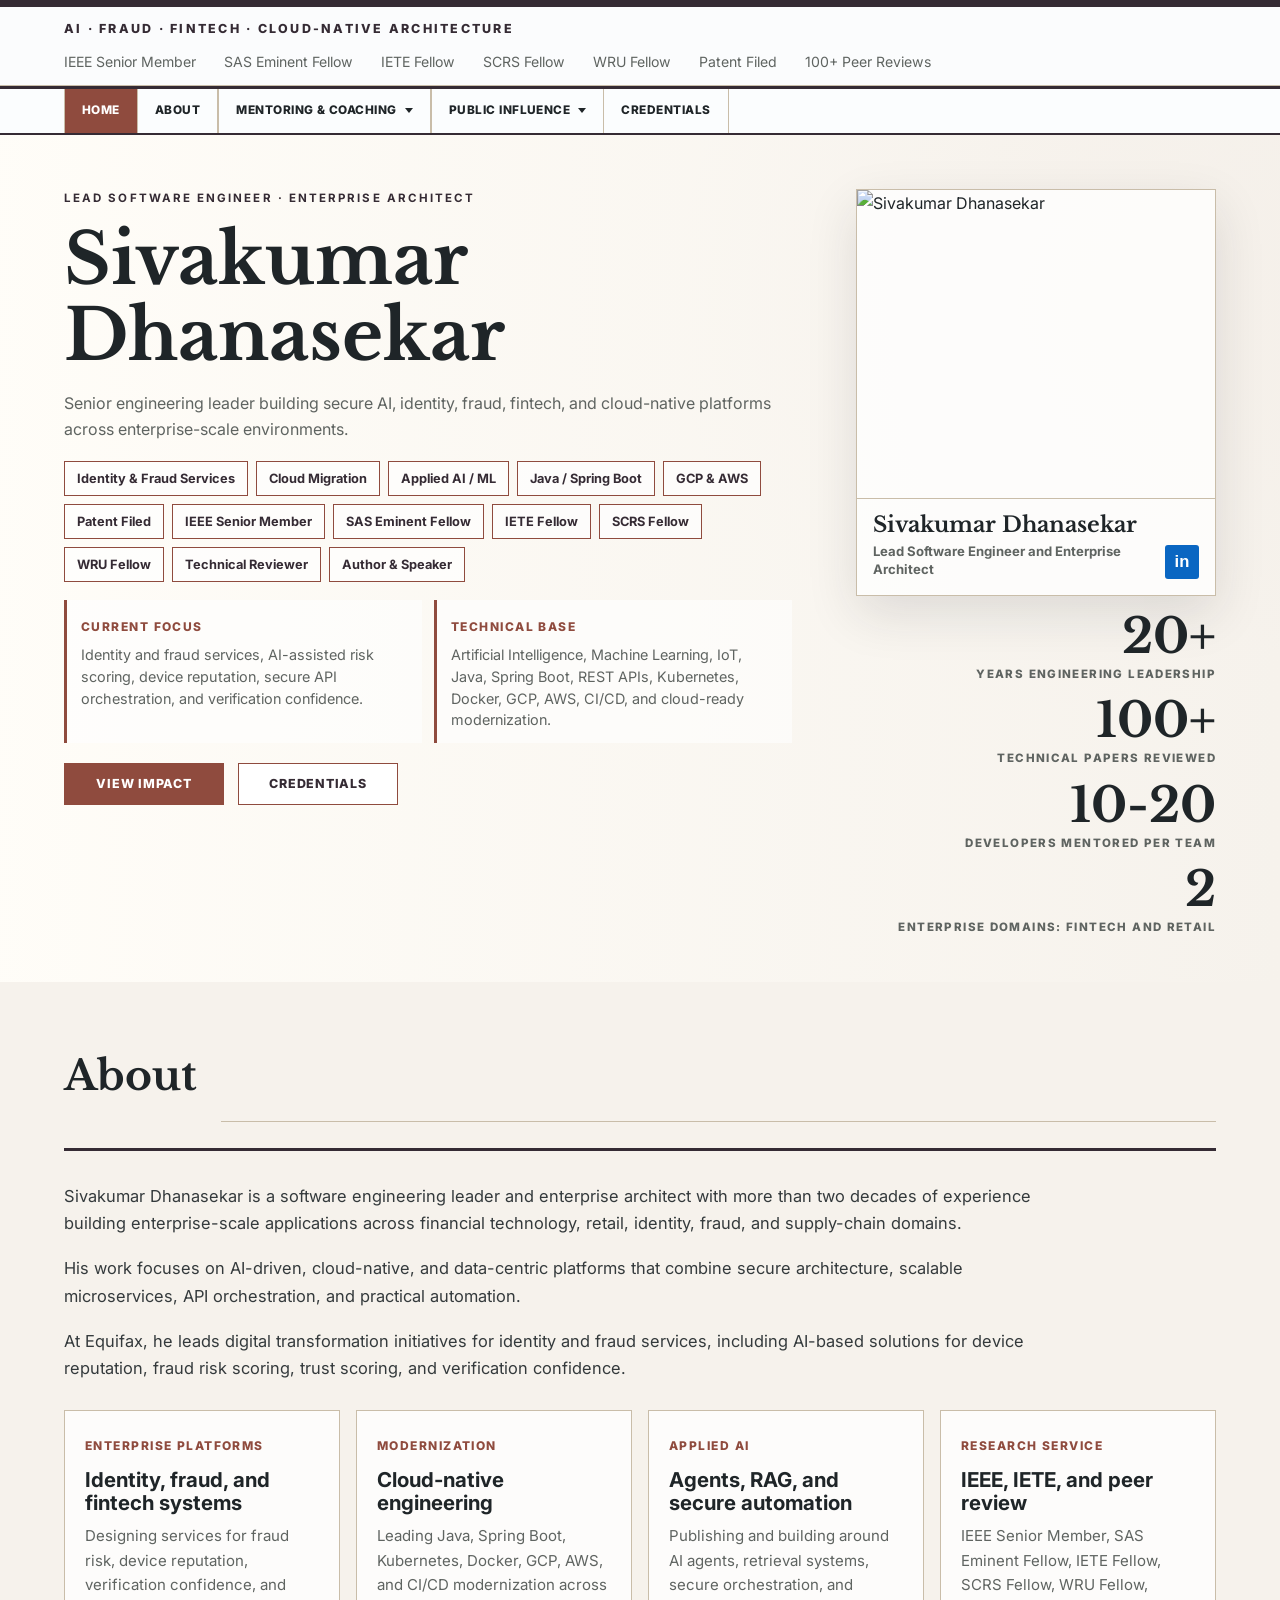
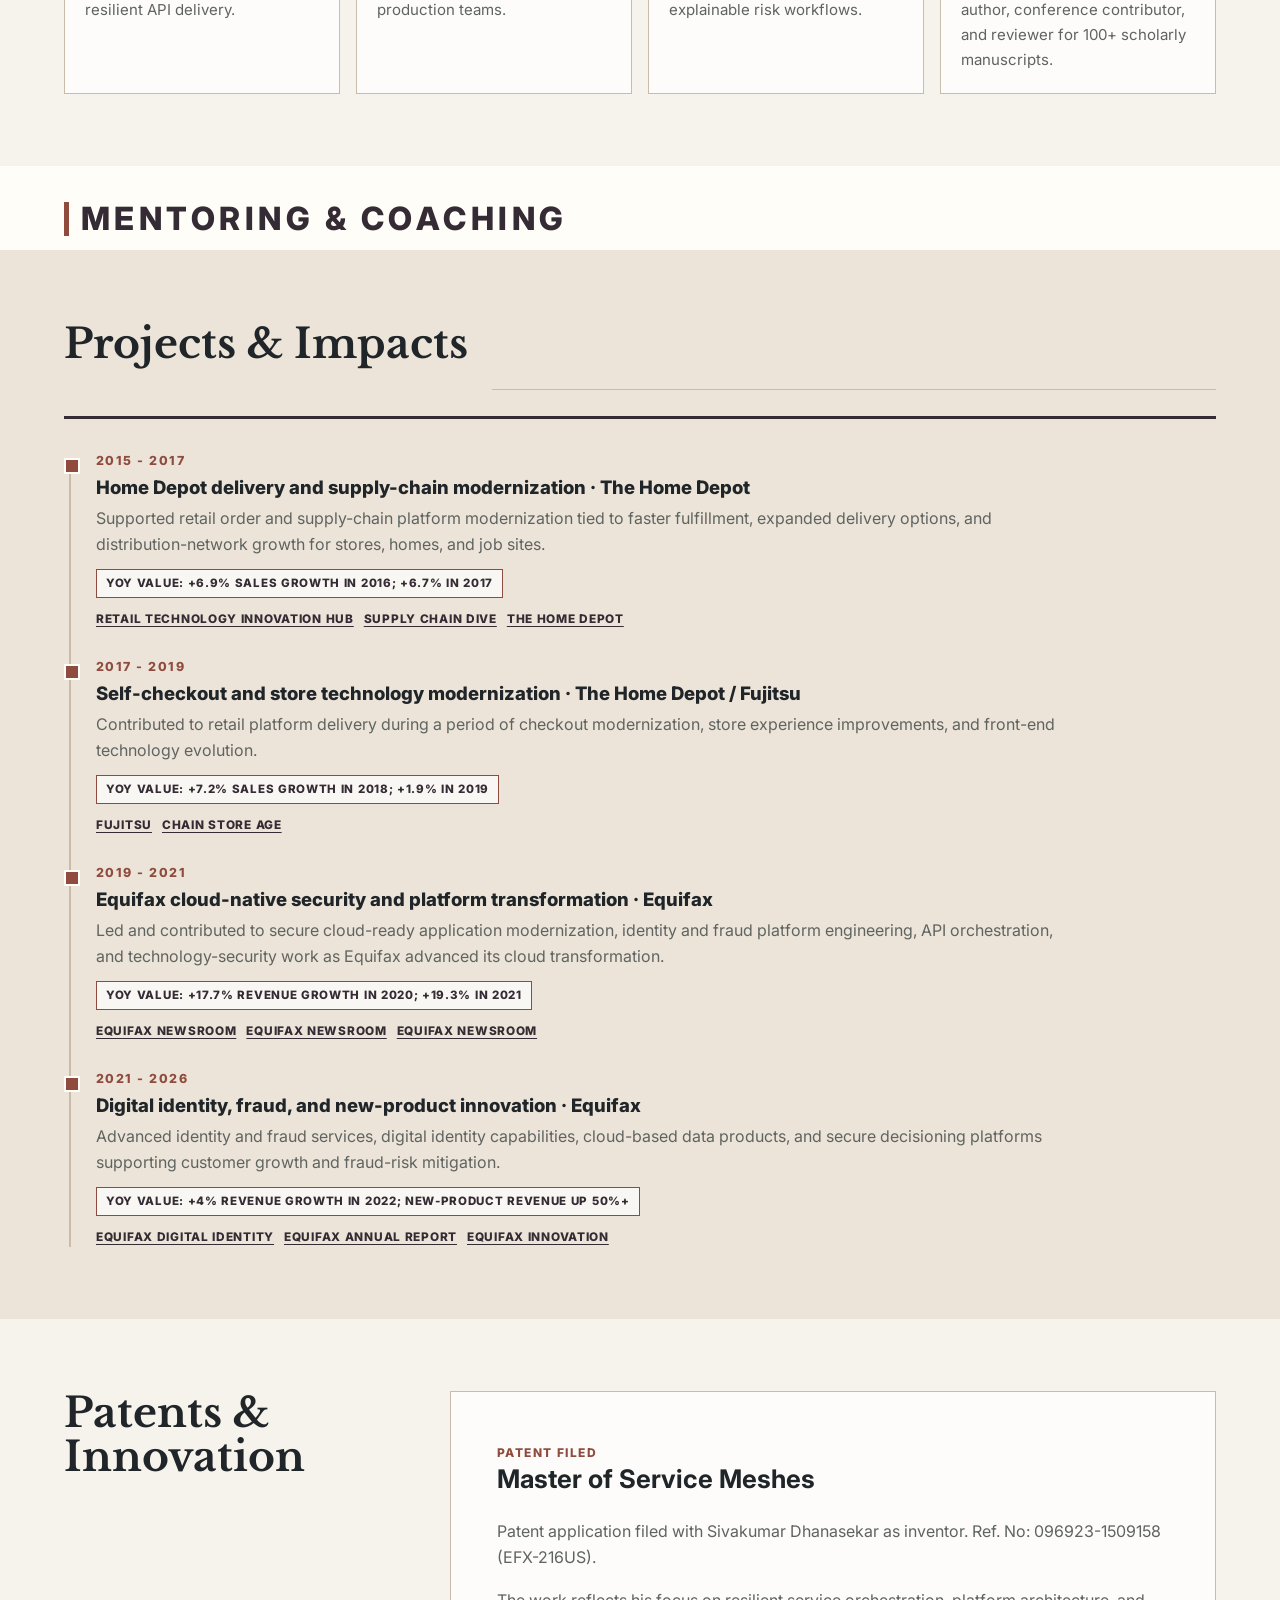
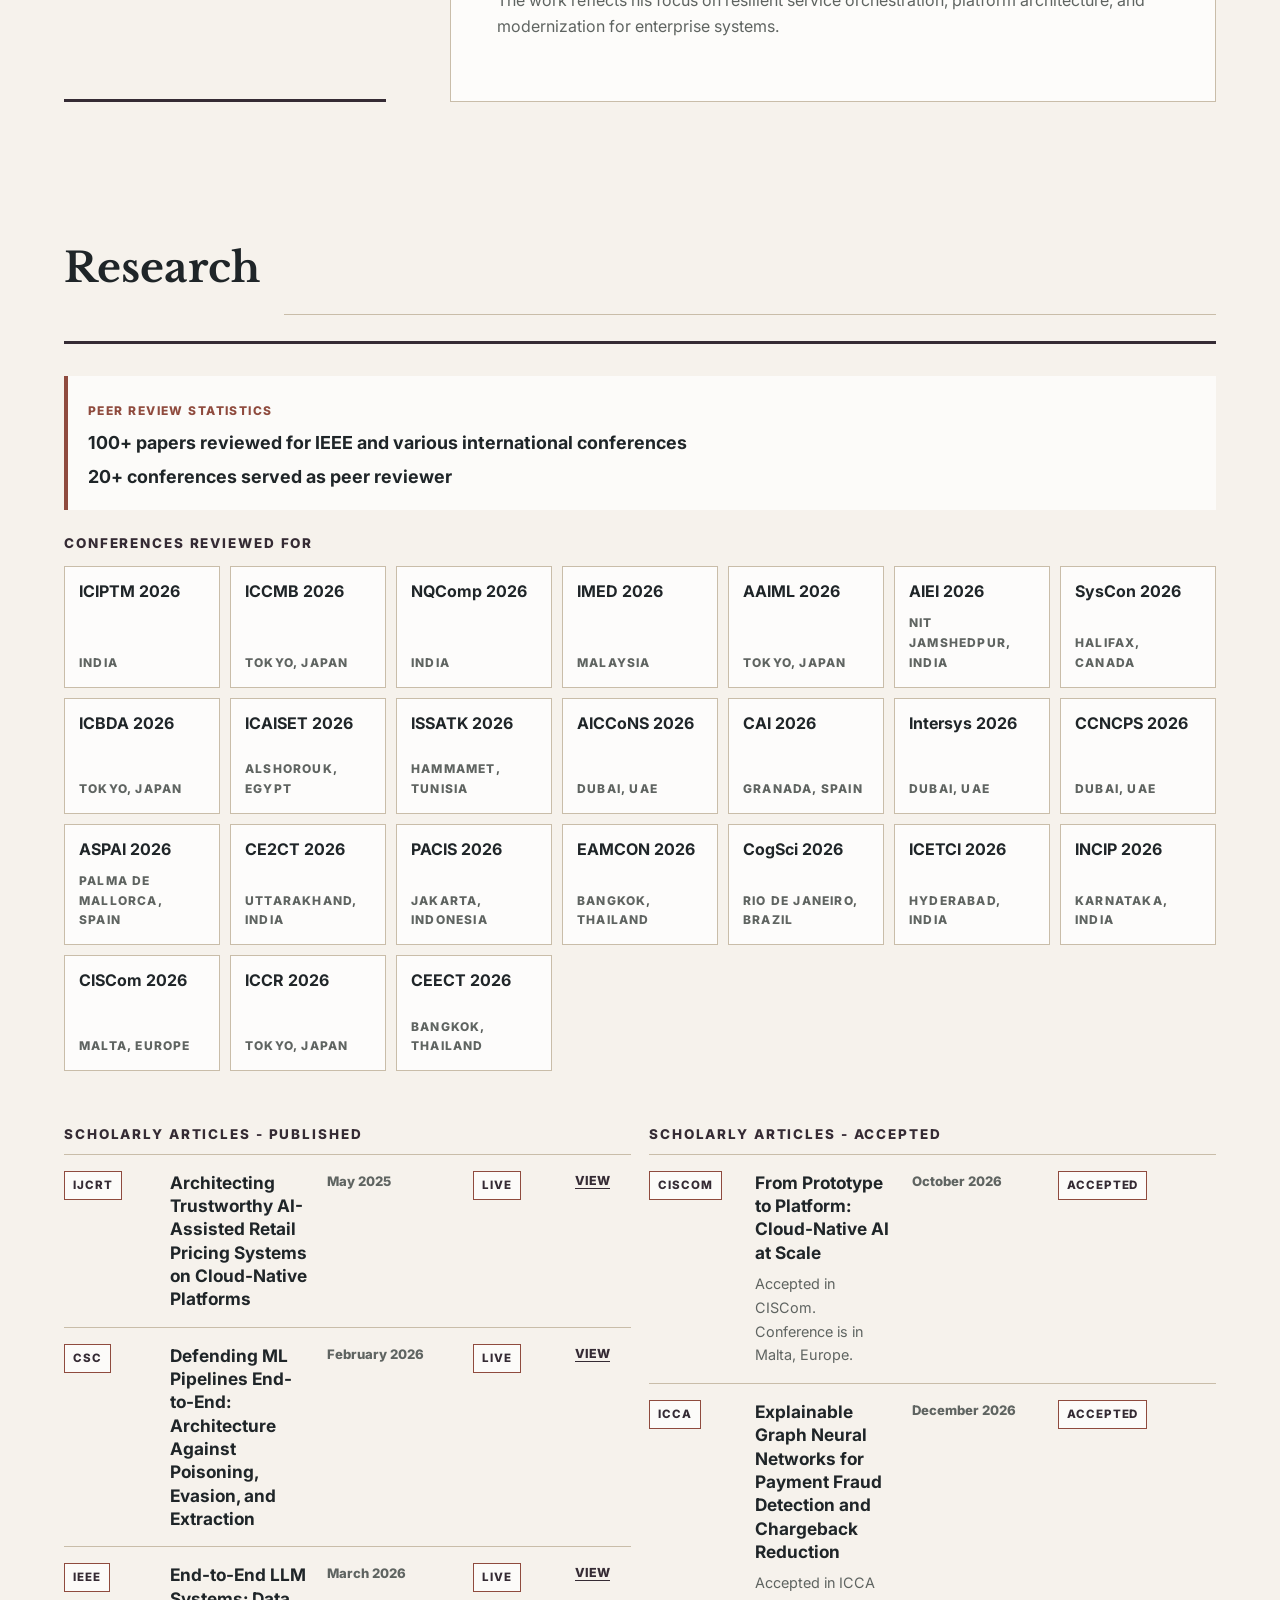
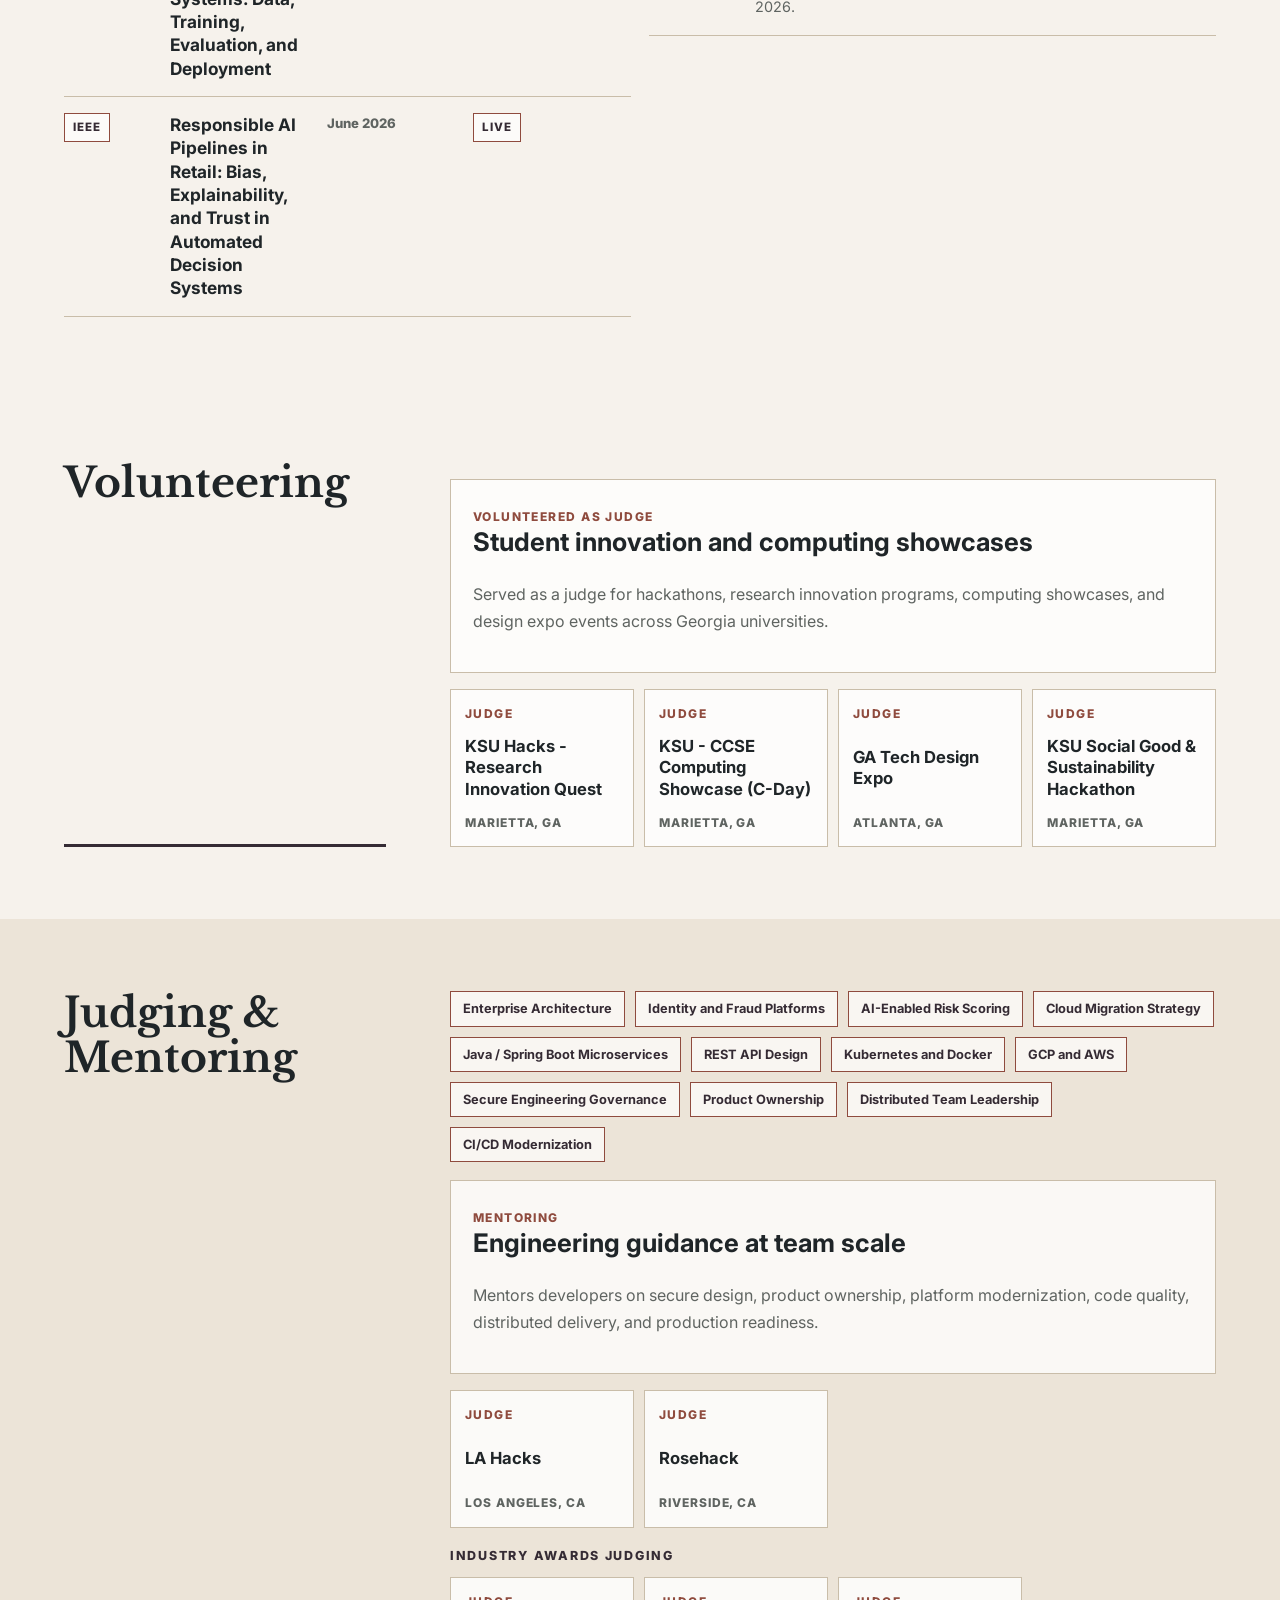
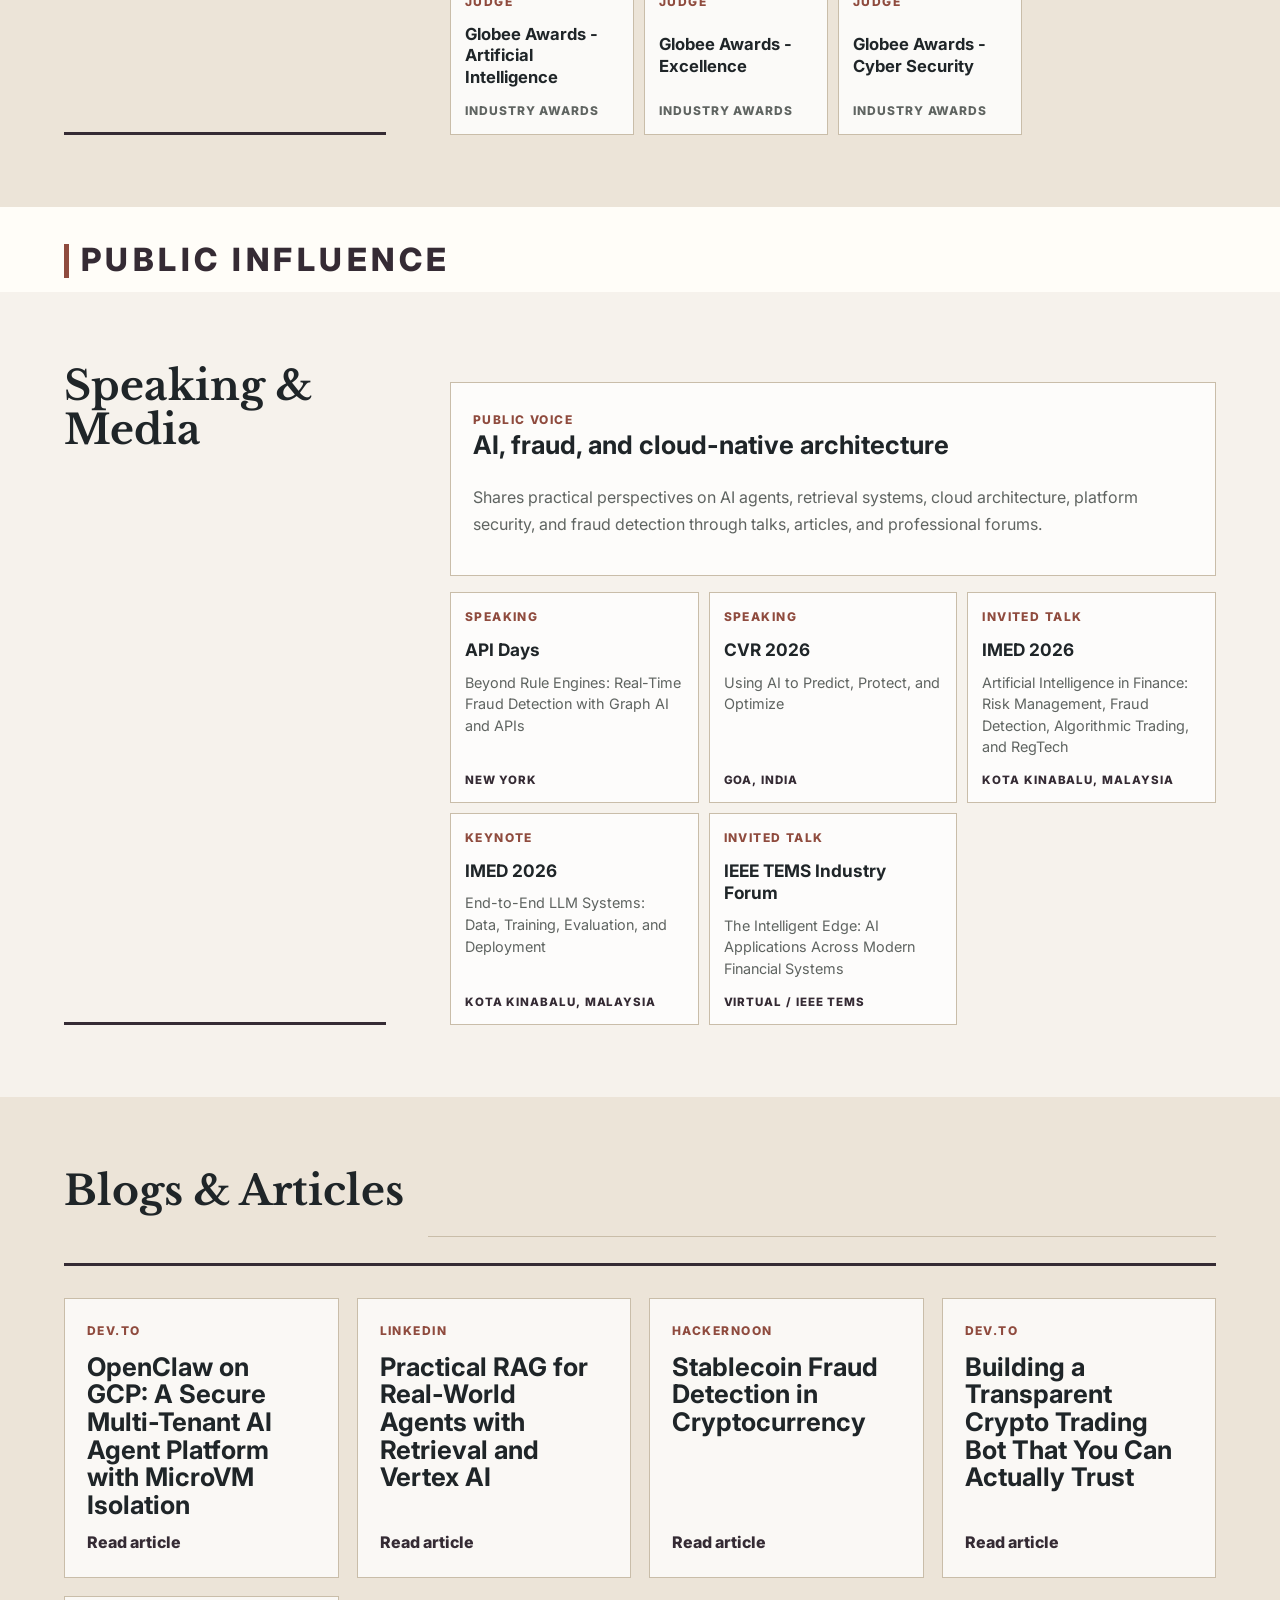
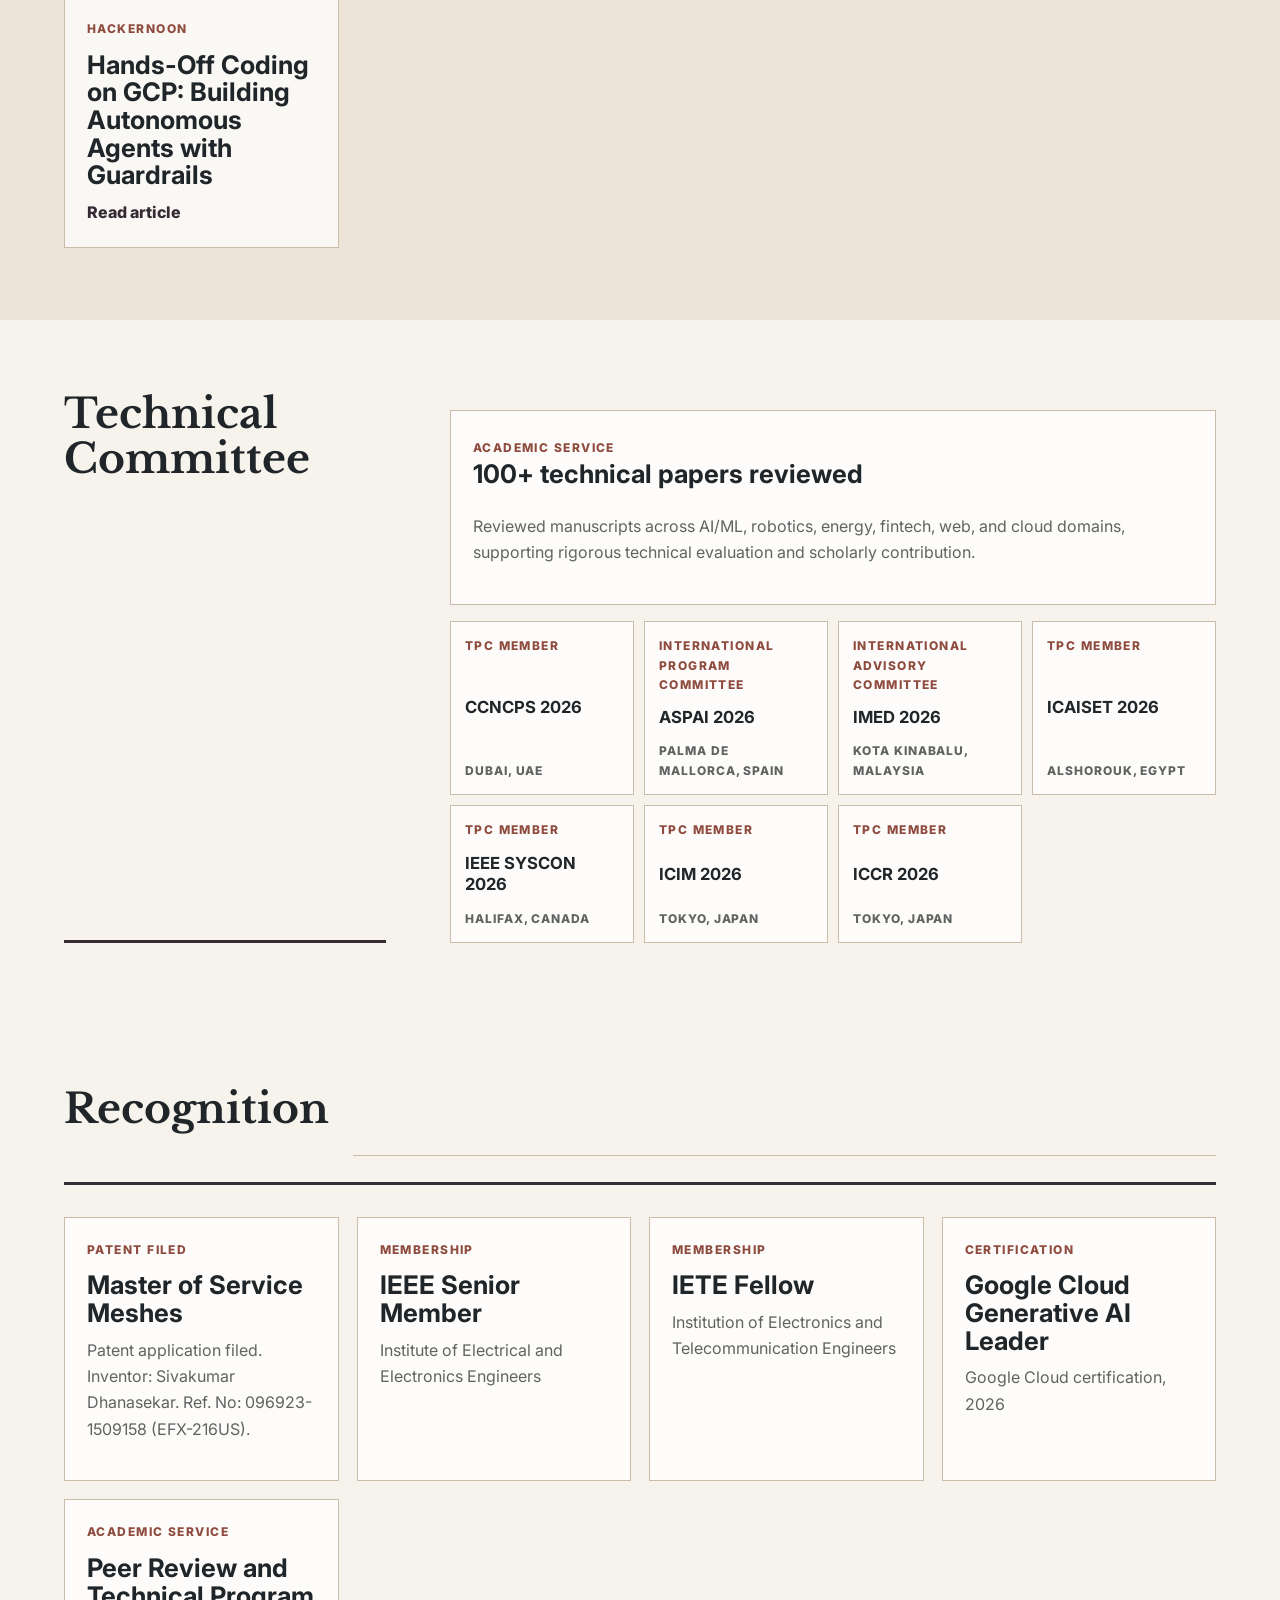
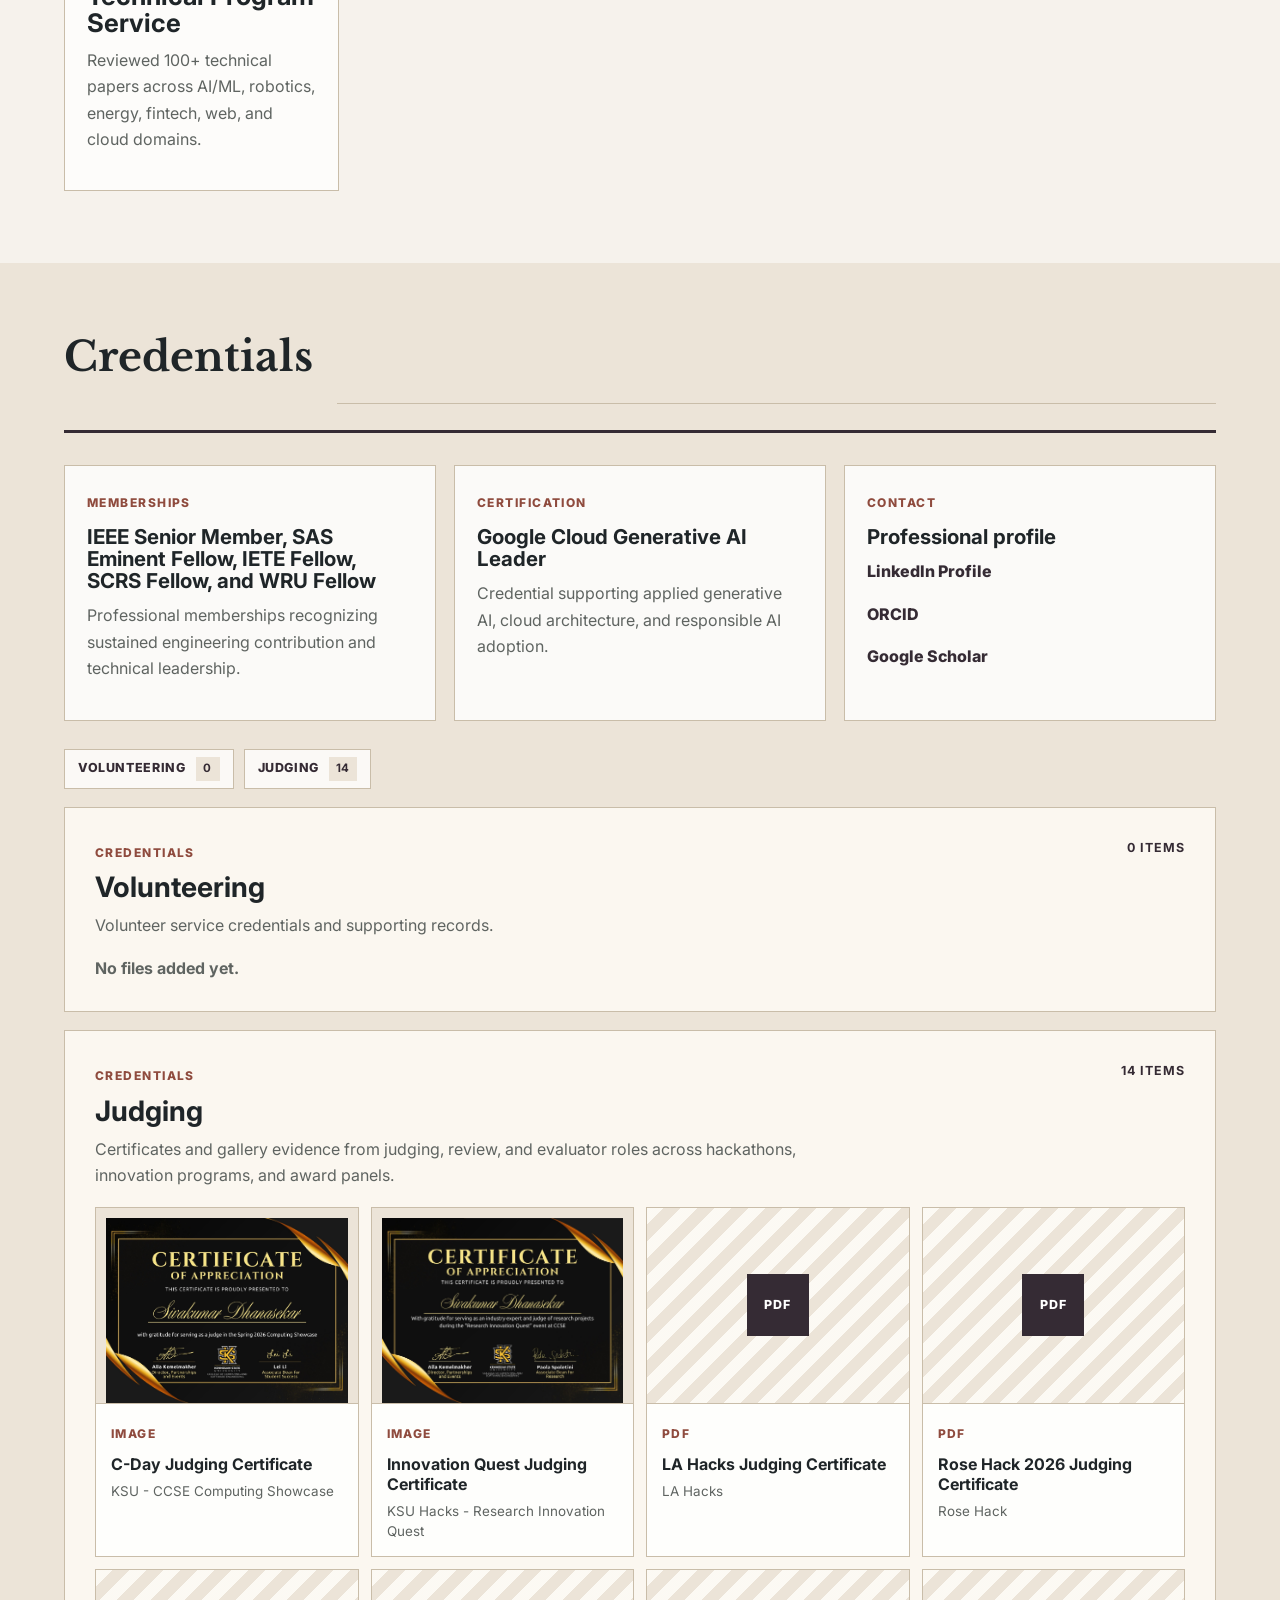
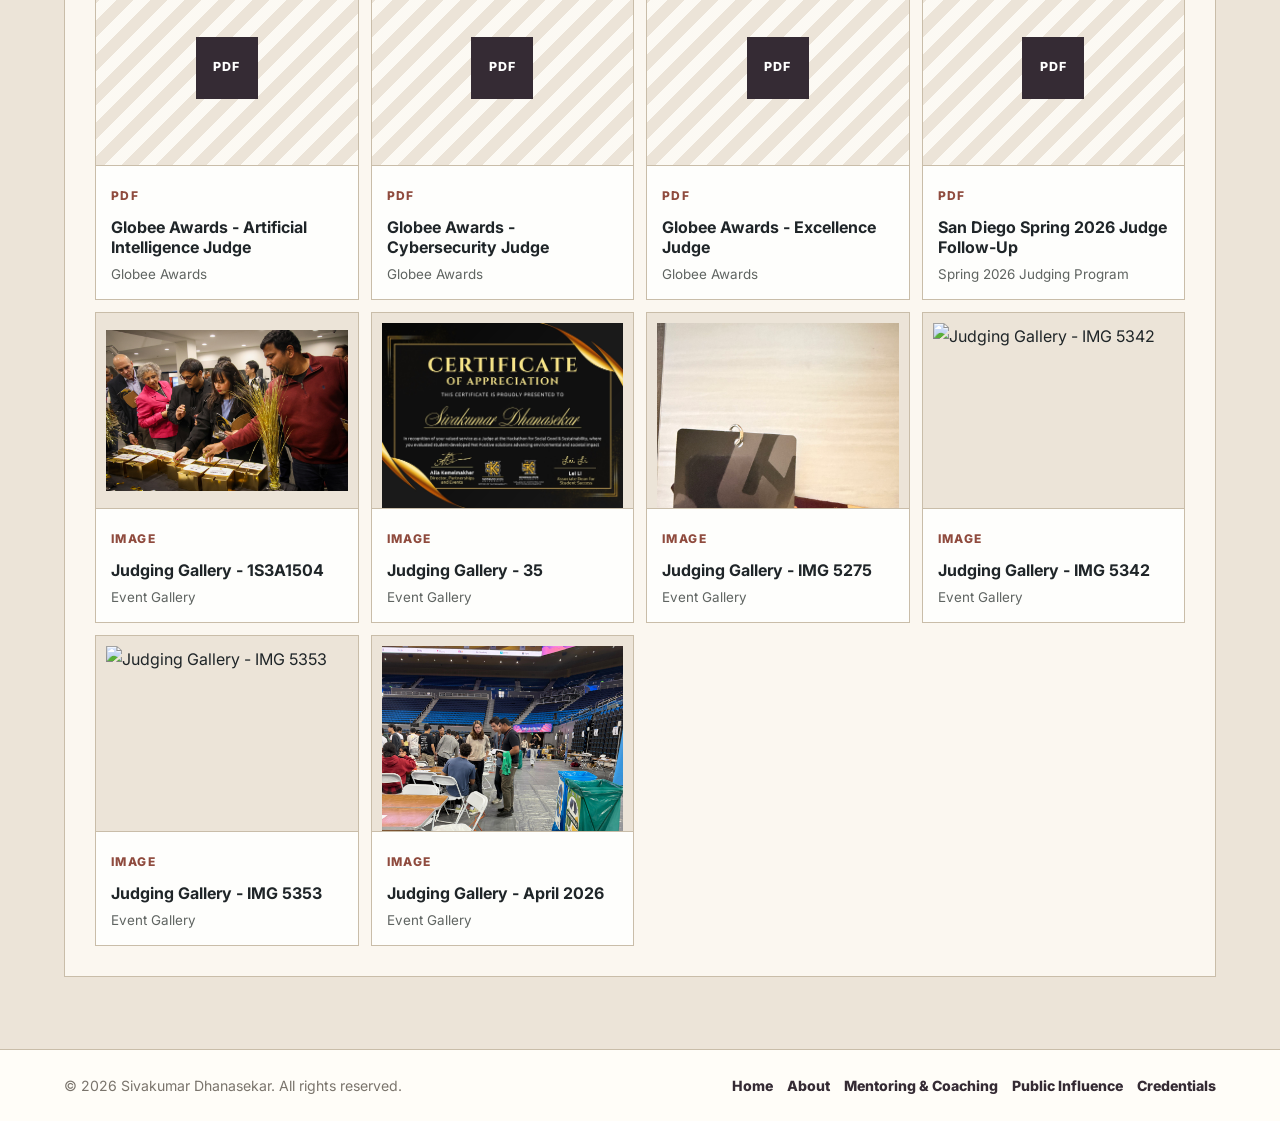
==== index.html @ 388a39fe "Add volunteering and judging credentials" ====
<!doctype html>
<html lang="en">
<head>
  <meta charset="utf-8" />
  <meta name="viewport" content="width=device-width, initial-scale=1" />
  <title>Sivakumar Dhanasekar | Portfolio</title>
  <meta name="description" content="Portfolio of Sivakumar Dhanasekar, Lead Software Engineer and Enterprise Architect focused on AI, fraud, fintech, and cloud-native platforms." />
  <link rel="preconnect" href="https://fonts.googleapis.com">
  <link rel="preconnect" href="https://fonts.gstatic.com" crossorigin>
  <link href="https://fonts.googleapis.com/css2?family=Inter:wght@400;500;600;700;800&family=Libre+Baskerville:wght@700&display=swap" rel="stylesheet">
  <link rel="stylesheet" href="assets/css/styles.css?v=20260611-profile-tabs" />
</head>
<body data-page="home">
  <header class="top-rail">
    <div class="rail-line">AI · Fraud · Fintech · Cloud-Native Architecture</div>
    <div class="rail-links">
      <span>IEEE Senior Member</span>
      <span>SAS Eminent Fellow</span>
      <span>IETE Fellow</span>
      <span>SCRS Fellow</span>
      <span>WRU Fellow</span>
      <span>Patent Filed</span>
      <span>100+ Peer Reviews</span>
    </div>
  </header>

  <nav class="section-nav" data-nav>
    <a href="#home" data-section-link="home">Home</a>
    <a href="#about" data-section-link="about">About</a>
    <div class="nav-group">
      <a href="#mentoring-and-coaching" data-section-link="mentoring-and-coaching">Mentoring &amp; Coaching</a>
      <div class="nav-menu">
        <a href="#projects-impacts">Projects &amp; Impacts</a>
        <a href="#patents">Patents &amp; Innovation</a>
        <a href="#research">Research</a>
        <a href="#volunteering">Volunteering</a>
        <a href="#judging">Judging &amp; Mentoring</a>
      </div>
    </div>
    <div class="nav-group">
      <a href="#public-influence" data-section-link="public-influence">Public Influence</a>
      <div class="nav-menu">
        <a href="#speaking">Speaking &amp; Media</a>
        <a href="#blogs">Blogs &amp; Articles</a>
        <a href="#technical-committee">Technical Committee</a>
        <a href="#recognition">Recognition</a>
      </div>
    </div>
    <a href="#credentials" data-section-link="credentials">Credentials</a>
  </nav>

  <main id="home">
    <section class="hero profile-hero">
      <div class="hero-main">
        <p class="eyebrow">Lead Software Engineer · Enterprise Architect</p>
        <h1>Sivakumar Dhanasekar</h1>
        <p class="hero-summary">
          Senior engineering leader building secure AI, identity, fraud, fintech, and cloud-native platforms across enterprise-scale environments.
        </p>
        <div class="credential-grid">
          <span>Identity &amp; Fraud Services</span>
          <span>Cloud Migration</span>
          <span>Applied AI / ML</span>
          <span>Java / Spring Boot</span>
          <span>GCP &amp; AWS</span>
          <span>Patent Filed</span>
          <span>IEEE Senior Member</span>
          <span>SAS Eminent Fellow</span>
          <span>IETE Fellow</span>
          <span>SCRS Fellow</span>
          <span>WRU Fellow</span>
          <span>Technical Reviewer</span>
          <span>Author &amp; Speaker</span>
        </div>
        <div class="hero-detail-grid">
          <article>
            <span class="label">Current Focus</span>
            <p>Identity and fraud services, AI-assisted risk scoring, device reputation, secure API orchestration, and verification confidence.</p>
          </article>
          <article>
            <span class="label">Technical Base</span>
            <p>Artificial Intelligence, Machine Learning, IoT, Java, Spring Boot, REST APIs, Kubernetes, Docker, GCP, AWS, CI/CD, and cloud-ready modernization.</p>
          </article>
        </div>
        <div class="actions">
          <a class="button primary" href="#projects-impacts">View impact</a>
          <a class="button secondary" href="#credentials">Credentials</a>
        </div>
      </div>
      <aside class="hero-side">
        <article class="identity-badge">
          <img src="assets/img/profile/sivakumar-original-profile.png" alt="Sivakumar Dhanasekar" />
          <div class="identity-copy">
            <h2>Sivakumar Dhanasekar</h2>
            <p>Lead Software Engineer and Enterprise Architect</p>
            <a class="linkedin-mark" href="https://www.linkedin.com/in/sivakumar-dhanasekar/" target="_blank" rel="noopener noreferrer" aria-label="LinkedIn profile">in</a>
          </div>
        </article>
        <div class="hero-metrics" data-render="stats"></div>
      </aside>
    </section>

    <section class="section" id="about">
      <div class="section-title"><h2>About</h2></div>
      <div class="prose profile-copy" data-render="bio"></div>
      <div class="home-detail-grid">
        <article class="detail-card">
          <span class="label">Enterprise Platforms</span>
          <h3>Identity, fraud, and fintech systems</h3>
          <p>Designing services for fraud risk, device reputation, verification confidence, and resilient API delivery.</p>
        </article>
        <article class="detail-card">
          <span class="label">Modernization</span>
          <h3>Cloud-native engineering</h3>
          <p>Leading Java, Spring Boot, Kubernetes, Docker, GCP, AWS, and CI/CD modernization across production teams.</p>
        </article>
        <article class="detail-card">
          <span class="label">Applied AI</span>
          <h3>Agents, RAG, and secure automation</h3>
          <p>Publishing and building around AI agents, retrieval systems, secure orchestration, and explainable risk workflows.</p>
        </article>
        <article class="detail-card">
          <span class="label">Research Service</span>
          <h3>IEEE, IETE, and peer review</h3>
          <p>IEEE Senior Member, SAS Eminent Fellow, IETE Fellow, SCRS Fellow, WRU Fellow, author, conference contributor, and reviewer for 100+ scholarly manuscripts.</p>
        </article>
      </div>
    </section>

    <section class="section group-section" id="mentoring-and-coaching">
      <h2 class="group-header">Mentoring &amp; Coaching</h2>
    </section>

    <section class="section muted" id="projects-impacts">
      <div class="section-title"><h2>Projects &amp; Impacts</h2></div>
      <div class="impact-timeline" data-render="impacts"></div>
    </section>

    <section class="section two-column" id="patents">
      <div class="section-title"><h2>Patents &amp; Innovation</h2></div>
      <article class="feature-card">
        <span class="label">Patent Filed</span>
        <h3>Master of Service Meshes</h3>
        <p>Patent application filed with Sivakumar Dhanasekar as inventor. Ref. No: 096923-1509158 (EFX-216US).</p>
        <p>The work reflects his focus on resilient service orchestration, platform architecture, and modernization for enterprise systems.</p>
      </article>
    </section>

    <section class="section" id="research">
      <div class="section-title"><h2>Research</h2></div>
      <div class="peer-review-panel" data-render="peer-reviews"></div>
      <div class="card-grid" data-render="publications"></div>
    </section>

    <section class="section two-column" id="volunteering">
      <div class="section-title"><h2>Volunteering</h2></div>
      <div>
        <article class="feature-card compact-card">
          <span class="label">Volunteered as Judge</span>
          <h3>Student innovation and computing showcases</h3>
          <p>Served as a judge for hackathons, research innovation programs, computing showcases, and design expo events across Georgia universities.</p>
        </article>
        <div class="volunteer-tiles" data-render="volunteering"></div>
      </div>
    </section>

    <section class="section two-column muted" id="judging">
      <div class="section-title"><h2>Judging &amp; Mentoring</h2></div>
      <div>
        <div class="pill-grid" data-render="expertise"></div>
        <article class="feature-card compact-card">
          <span class="label">Mentoring</span>
          <h3>Engineering guidance at team scale</h3>
          <p>Mentors developers on secure design, product ownership, platform modernization, code quality, distributed delivery, and production readiness.</p>
        </article>
        <div class="volunteer-tiles" data-render="judging"></div>
      </div>
    </section>

    <section class="section group-section" id="public-influence">
      <h2 class="group-header">Public Influence</h2>
    </section>

    <section class="section two-column" id="speaking">
      <div class="section-title"><h2>Speaking &amp; Media</h2></div>
      <div>
        <article class="feature-card compact-card">
          <span class="label">Public Voice</span>
          <h3>AI, fraud, and cloud-native architecture</h3>
          <p>Shares practical perspectives on AI agents, retrieval systems, cloud architecture, platform security, and fraud detection through talks, articles, and professional forums.</p>
        </article>
        <div class="speaking-tiles" data-render="speaking"></div>
      </div>
    </section>

    <section class="section muted" id="blogs">
      <div class="section-title"><h2>Blogs &amp; Articles</h2></div>
      <div class="card-grid" data-render="writing"></div>
    </section>

    <section class="section two-column" id="technical-committee">
      <div class="section-title"><h2>Technical Committee</h2></div>
      <div>
        <article class="feature-card compact-card">
          <span class="label">Academic Service</span>
          <h3>100+ technical papers reviewed</h3>
          <p>Reviewed manuscripts across AI/ML, robotics, energy, fintech, web, and cloud domains, supporting rigorous technical evaluation and scholarly contribution.</p>
        </article>
        <div class="volunteer-tiles" data-render="technical-committee"></div>
      </div>
    </section>

    <section class="section" id="recognition">
      <div class="section-title"><h2>Recognition</h2></div>
      <div class="card-grid" data-render="recognition"></div>
    </section>

    <section class="section muted" id="credentials">
      <div class="section-title"><h2>Credentials</h2></div>
      <div class="credential-panel">
        <article>
          <span class="label">Memberships</span>
          <h3>IEEE Senior Member, SAS Eminent Fellow, IETE Fellow, SCRS Fellow, and WRU Fellow</h3>
          <p>Professional memberships recognizing sustained engineering contribution and technical leadership.</p>
        </article>
        <article>
          <span class="label">Certification</span>
          <h3>Google Cloud Generative AI Leader</h3>
          <p>Credential supporting applied generative AI, cloud architecture, and responsible AI adoption.</p>
        </article>
        <article>
          <span class="label">Contact</span>
          <h3>Professional profile</h3>
          <p><a href="https://www.linkedin.com/in/sivakumar-dhanasekar/" target="_blank" rel="noopener noreferrer">LinkedIn Profile</a></p>
          <p><a href="https://orcid.org/0009-0001-7189-561X" target="_blank" rel="noopener noreferrer">ORCID</a></p>
          <p><a href="https://scholar.google.com/citations?hl=en&amp;view_op=list_works&amp;gmla=AF9nlQuWvcmVU3Jiwy2sTZWU1YnetCQFeld8bWHsDEs6aV11INeN5UY08_jlrw19jPD6ZeYXnvA2nVvTby2wxA&amp;user=gBVP1LUAAAAJ" target="_blank" rel="noopener noreferrer">Google Scholar</a></p>
        </article>
      </div>
      <div class="credential-subdivisions" data-render="credential-subdivisions"></div>
    </section>
  </main>

  <footer class="site-footer">
    <span>© <span data-year></span> Sivakumar Dhanasekar. All rights reserved.</span>
    <nav class="footer-nav">
      <a href="#home">Home</a>
      <a href="#about">About</a>
      <a href="#mentoring-and-coaching">Mentoring &amp; Coaching</a>
      <a href="#public-influence">Public Influence</a>
      <a href="#credentials">Credentials</a>
    </nav>
  </footer>

  <script src="assets/js/main.js?v=20260611-profile-tabs" defer></script>
</body>
</html>
---- assets/css/styles.css ----
:root {
  --page: #f6f2ec;
  --paper: #fffdf8;
  --ink: #1f2528;
  --muted: #5f6461;
  --soft: #7a746c;
  --line: #c9bda9;
  --line-strong: #8f4b3e;
  --accent: #8f4b3e;
  --accent-dark: #352b34;
  --panel: #ece4d8;
  --white: #ffffff;
  --shadow: 0 18px 48px rgba(31, 37, 40, 0.12);
}

* {
  box-sizing: border-box;
}

html {
  scroll-behavior: smooth;
}

body {
  margin: 0;
  color: var(--ink);
  background: var(--page);
  font-family: Inter, system-ui, -apple-system, BlinkMacSystemFont, "Segoe UI", sans-serif;
  line-height: 1.65;
}

a {
  color: inherit;
  text-decoration: none;
}

img {
  display: block;
  max-width: 100%;
}

.top-rail {
  border-top: 7px solid var(--accent-dark);
  background: rgba(251, 253, 254, 0.96);
  border-bottom: 1px solid var(--line);
}

.rail-line,
.rail-links,
.hero,
.section,
.section-nav,
.site-footer {
  padding-left: clamp(20px, 5vw, 72px);
  padding-right: clamp(20px, 5vw, 72px);
}

.rail-line {
  padding-top: 12px;
  color: var(--accent-dark);
  font-size: 0.78rem;
  font-weight: 800;
  letter-spacing: 0.18em;
  text-transform: uppercase;
}

.rail-links {
  display: flex;
  flex-wrap: wrap;
  gap: 28px;
  padding-top: 10px;
  padding-bottom: 12px;
  color: var(--muted);
  font-size: 0.88rem;
}

.hero {
  min-height: auto;
  display: grid;
  grid-template-columns: minmax(0, 1fr) minmax(280px, 360px);
  align-items: start;
  gap: clamp(24px, 5vw, 72px);
  padding-top: clamp(28px, 5vw, 54px);
  padding-bottom: clamp(28px, 4vw, 46px);
  background:
    linear-gradient(90deg, rgba(255, 253, 248, 0.98), rgba(246, 242, 236, 0.84)),
    radial-gradient(circle at 84% 20%, rgba(143, 75, 62, 0.12), transparent 32%);
}

.eyebrow {
  margin: 0 0 14px;
  color: var(--accent-dark);
  font-size: 0.72rem;
  font-weight: 700;
  letter-spacing: 0.18em;
  text-transform: uppercase;
}

h1,
h2,
h3,
p {
  margin-top: 0;
}

h1,
h2,
h3 {
  line-height: 1.08;
  letter-spacing: 0;
}

h1,
h2 {
  font-family: "Libre Baskerville", Georgia, serif;
}

h1 {
  max-width: 920px;
  margin-bottom: 16px;
  font-size: clamp(2.35rem, 5.5vw, 4.85rem);
  color: var(--ink);
}

.page-heading {
  margin-bottom: 0;
  font-size: clamp(2rem, 4vw, 3.2rem);
}

h2 {
  font-size: clamp(1.7rem, 3.2vw, 2.65rem);
}

h3 {
  font-size: clamp(1.35rem, 2vw, 2rem);
}

.hero-summary {
  max-width: 790px;
  margin: 0 0 18px;
  color: var(--muted);
  font-size: clamp(0.95rem, 1.25vw, 1.08rem);
}

.credential-grid {
  display: flex;
  flex-wrap: wrap;
  gap: 8px;
  max-width: 860px;
}

.credential-grid span,
.pill {
  display: inline-flex;
  align-items: center;
  min-height: 32px;
  padding: 6px 12px;
  border: 1px solid var(--line-strong);
  color: var(--accent-dark);
  background: rgba(255, 255, 255, 0.68);
  font-size: 0.8rem;
  font-weight: 700;
}

.hero-detail-grid {
  display: grid;
  grid-template-columns: repeat(2, minmax(0, 1fr));
  gap: 12px;
  max-width: 840px;
  margin-top: 18px;
}

.hero-detail-grid article {
  border-left: 3px solid var(--accent);
  padding: 12px 14px;
  background: rgba(255, 255, 255, 0.62);
}

.hero-detail-grid p {
  margin: 6px 0 0;
  color: var(--muted);
  font-size: 0.9rem;
  line-height: 1.5;
}

.actions {
  display: flex;
  gap: 14px;
  flex-wrap: wrap;
  margin-top: 20px;
}

.button {
  display: inline-flex;
  align-items: center;
  justify-content: center;
  min-width: 160px;
  min-height: 42px;
  padding: 10px 18px;
  border: 1px solid var(--line-strong);
  font-size: 0.78rem;
  font-weight: 800;
  letter-spacing: 0.06em;
  text-transform: uppercase;
}

.button.primary {
  color: var(--white);
  background: var(--accent);
}

.button.secondary {
  color: var(--accent-dark);
  background: var(--white);
}

.hero-side {
  align-self: start;
  display: grid;
  gap: 16px;
}

.identity-badge {
  overflow: hidden;
  border: 1px solid var(--line);
  background: rgba(255, 255, 255, 0.78);
  box-shadow: var(--shadow);
}

.identity-badge img {
  width: 100%;
  aspect-ratio: 4 / 3.45;
  object-fit: cover;
  object-position: center 18%;
  border-bottom: 1px solid var(--line);
}

.identity-copy {
  position: relative;
  padding: 14px 16px 16px;
}

.identity-copy h2 {
  margin-bottom: 6px;
  font-family: "Libre Baskerville", Georgia, serif;
  font-size: 1.35rem;
}

.identity-copy p {
  margin: 0;
  padding-right: 48px;
  color: var(--muted);
  font-size: 0.82rem;
  font-weight: 700;
  line-height: 1.4;
}

.linkedin-mark {
  position: absolute;
  right: 16px;
  bottom: 16px;
  display: inline-grid;
  place-items: center;
  width: 34px;
  height: 34px;
  color: var(--white);
  background: #0a66c2;
  border-radius: 3px;
  font-weight: 800;
  font-size: 1.04rem;
  font-family: Arial, sans-serif;
}

.hero-metrics {
  display: grid;
  gap: 14px;
  text-align: right;
}

.stat {
  border: 0;
  background: transparent;
  box-shadow: none;
}

.stat strong {
  display: block;
  color: var(--ink);
  font-family: "Libre Baskerville", Georgia, serif;
  font-size: clamp(1.8rem, 3.8vw, 3rem);
  line-height: 1;
}

.stat span {
  display: block;
  margin-top: 7px;
  color: var(--muted);
  font-size: 0.72rem;
  font-weight: 800;
  letter-spacing: 0.12em;
  line-height: 1.35;
  text-transform: uppercase;
}

.section-nav {
  position: sticky;
  top: 0;
  z-index: 20;
  display: flex;
  gap: 0;
  overflow-x: auto;
  white-space: nowrap;
  padding-top: 0;
  padding-bottom: 0;
  border-top: 3px solid var(--accent-dark);
  border-bottom: 2px solid var(--accent-dark);
  background: rgba(251, 253, 254, 0.98);
  backdrop-filter: blur(14px);
}

.section-nav a {
  display: inline-flex;
  align-items: center;
  justify-content: center;
  min-height: 44px;
  padding: 0 17px;
  border-right: 1px solid var(--line);
  color: var(--ink);
  font-size: 0.74rem;
  font-weight: 800;
  letter-spacing: 0.04em;
  text-transform: uppercase;
}

.nav-group {
  position: relative;
  display: inline-flex;
  flex: 0 0 auto;
}

.nav-group > a::after {
  content: "";
  width: 0;
  height: 0;
  margin-left: 8px;
  border-left: 4px solid transparent;
  border-right: 4px solid transparent;
  border-top: 5px solid currentColor;
}

.nav-menu {
  position: absolute;
  top: 100%;
  left: 0;
  z-index: 30;
  min-width: 230px;
  display: none;
  border: 1px solid var(--line);
  border-top: 0;
  background: rgba(255, 253, 248, 0.98);
  box-shadow: var(--shadow);
}

.nav-menu a {
  width: 100%;
  justify-content: flex-start;
  min-height: 38px;
  border-right: 0;
  border-bottom: 1px solid var(--line);
  padding: 0 15px;
  color: var(--ink);
  background: transparent;
  font-size: 0.72rem;
}

.nav-menu a:last-child {
  border-bottom: 0;
}

.nav-group:hover .nav-menu,
.nav-group:focus-within .nav-menu {
  display: block;
}

.section-nav a:first-child {
  border-left: 1px solid var(--line);
}

.section-nav a:hover,
.section-nav a:focus-visible,
.section-nav a.is-active {
  color: var(--white);
  background: var(--accent);
  outline: none;
}

.section {
  padding-top: clamp(40px, 6vw, 72px);
  padding-bottom: clamp(40px, 6vw, 72px);
  scroll-margin-top: 84px;
}

.section.muted {
  background: var(--panel);
}

.group-section {
  padding-top: 36px;
  padding-bottom: 14px;
  background: var(--paper);
}

.group-header {
  display: flex;
  align-items: center;
  gap: 12px;
  margin: 0;
  color: var(--accent-dark);
  font-family: Inter, system-ui, sans-serif;
  font-size: clamp(1.35rem, 2.8vw, 2rem);
  font-weight: 800;
  letter-spacing: 0.14em;
  text-transform: uppercase;
}

.group-header::before {
  content: "";
  width: 5px;
  height: 34px;
  background: var(--accent);
}

.section-title {
  display: grid;
  grid-template-columns: auto 1fr;
  align-items: end;
  gap: 24px;
  margin-bottom: 32px;
  border-bottom: 3px solid var(--accent-dark);
  padding-bottom: 16px;
}

.section-title::after {
  content: "";
  height: 1px;
  background: var(--line);
  transform: translateY(-10px);
}

.portrait-panel {
  overflow: hidden;
  border: 1px solid var(--line);
  border-radius: 4px;
  background: var(--white);
  box-shadow: var(--shadow);
  aspect-ratio: 16 / 8.4;
}

.portrait-panel img {
  width: 100%;
  height: 100%;
  object-fit: cover;
  object-position: center 15%;
}

.about-copy {
  max-width: 920px;
  margin-top: 40px;
}

.about-copy h3 {
  margin-bottom: 8px;
  font-family: "Libre Baskerville", Georgia, serif;
  font-size: clamp(2rem, 4vw, 3.2rem);
}

.subtitle {
  margin-bottom: 28px;
  color: var(--muted);
  font-size: 0.86rem;
  font-weight: 800;
  letter-spacing: 0.08em;
  text-transform: uppercase;
}

.prose {
  max-width: 980px;
  color: #343a3c;
  font-size: 1.03rem;
}

.prose p {
  margin-bottom: 18px;
}

.profile-copy {
  margin-bottom: 28px;
}

.two-column {
  display: grid;
  grid-template-columns: minmax(240px, 0.42fr) minmax(0, 1fr);
  gap: clamp(28px, 5vw, 72px);
}

.two-column .section-title {
  display: block;
  margin-bottom: 0;
}

.feature-card,
.content-card,
.timeline-item,
.contact-card {
  border: 1px solid var(--line);
  background: rgba(255, 255, 255, 0.76);
  box-shadow: none;
}

.feature-card {
  padding: clamp(28px, 5vw, 46px);
}

.label,
.timeline-meta {
  color: var(--accent);
  font-size: 0.75rem;
  font-weight: 800;
  letter-spacing: 0.12em;
  text-transform: uppercase;
}

.feature-card p,
.content-card p,
.timeline-item p,
.contact-lead {
  color: var(--muted);
}

.timeline {
  display: grid;
  gap: 18px;
}

.timeline-item {
  padding: 24px;
}

.timeline-item h3 {
  margin: 7px 0 9px;
}

.pill-grid {
  display: flex;
  flex-wrap: wrap;
  gap: 10px;
  align-content: start;
}

.impact-timeline {
  display: grid;
  gap: 0;
}

.impact-card {
  position: relative;
  padding: 0 0 28px 32px;
}

.impact-card::before {
  content: "";
  position: absolute;
  top: 8px;
  bottom: -8px;
  left: 5px;
  width: 2px;
  background: var(--line);
}

.impact-card:last-child {
  padding-bottom: 0;
}

.impact-card:last-child::before {
  bottom: 0;
}

.impact-card::after {
  content: "";
  position: absolute;
  top: 7px;
  left: 0;
  width: 12px;
  height: 12px;
  border: 2px solid var(--paper);
  background: var(--accent);
}

.impact-year {
  margin-bottom: 5px;
  color: var(--accent);
  font-size: 0.78rem;
  font-weight: 800;
  letter-spacing: 0.12em;
  text-transform: uppercase;
}

.impact-title {
  margin-bottom: 8px;
  font-family: Inter, system-ui, sans-serif;
  font-size: clamp(1.05rem, 1.45vw, 1.3rem);
  font-weight: 800;
}

.impact-details {
  max-width: 980px;
  margin-bottom: 10px;
  color: var(--muted);
}

.impact-savings {
  display: inline-flex;
  padding: 4px 9px;
  border: 1px solid var(--line-strong);
  color: var(--accent-dark);
  background: rgba(255, 255, 255, 0.7);
  font-size: 0.72rem;
  font-weight: 800;
  letter-spacing: 0.06em;
  text-transform: uppercase;
}

.impact-sources {
  display: flex;
  flex-wrap: wrap;
  gap: 10px;
  margin-top: 12px;
}

.impact-sources a {
  color: var(--accent-dark);
  font-size: 0.74rem;
  font-weight: 800;
  letter-spacing: 0.06em;
  text-transform: uppercase;
  text-decoration: underline;
  text-underline-offset: 3px;
}

.peer-review-panel {
  display: grid;
  gap: 16px;
  margin-bottom: 28px;
}

.peer-review-summary {
  padding: 20px;
  border-left: 4px solid var(--accent);
  background: rgba(255, 255, 255, 0.72);
}

.peer-review-summary p {
  margin: 8px 0 0;
  color: var(--ink);
  font-size: clamp(1rem, 1.4vw, 1.12rem);
  font-weight: 700;
  line-height: 1.45;
}

.peer-review-heading {
  margin: 10px 0 0;
  color: var(--accent-dark);
  font-family: Inter, system-ui, sans-serif;
  font-size: 0.84rem;
  font-weight: 800;
  letter-spacing: 0.14em;
  text-transform: uppercase;
}

.peer-review-tiles {
  display: grid;
  grid-template-columns: repeat(auto-fit, minmax(150px, 1fr));
  gap: 10px;
  align-items: stretch;
}

.peer-review-tile {
  min-height: 116px;
  display: flex;
  flex-direction: column;
  justify-content: space-between;
  padding: 14px;
  border: 1px solid var(--line);
  background: rgba(255, 255, 255, 0.82);
}

.peer-review-tile h3 {
  margin: 0 0 12px;
  font-family: Inter, system-ui, sans-serif;
  font-size: clamp(0.98rem, 1.25vw, 1.12rem);
  line-height: 1.25;
}

.peer-review-tile p {
  margin: 0;
  color: var(--muted);
  font-size: 0.75rem;
  font-weight: 800;
  letter-spacing: 0.1em;
  text-transform: uppercase;
}

.publication-group {
  margin-top: 28px;
}

.publication-group > h3 {
  margin: 0 0 12px;
  color: var(--accent-dark);
  font-family: Inter, system-ui, sans-serif;
  font-size: 0.84rem;
  font-weight: 800;
  letter-spacing: 0.14em;
  text-transform: uppercase;
}

.publication-list {
  display: grid;
  border-top: 1px solid var(--line);
}

.publication-item {
  display: grid;
  grid-template-columns: 90px minmax(0, 1fr) 130px 86px 56px;
  gap: 16px;
  align-items: start;
  padding: 16px 0;
  border-bottom: 1px solid var(--line);
}

.publication-source,
.publication-status {
  display: inline-flex;
  width: fit-content;
  padding: 4px 8px;
  border: 1px solid var(--line-strong);
  color: var(--accent-dark);
  background: rgba(255, 255, 255, 0.72);
  font-size: 0.72rem;
  font-weight: 800;
  letter-spacing: 0.08em;
  text-transform: uppercase;
}

.publication-item h3 {
  margin: 0;
  font-family: Inter, system-ui, sans-serif;
  font-size: clamp(1rem, 1.35vw, 1.18rem);
  line-height: 1.35;
}

.publication-item p {
  margin: 8px 0 0;
  color: var(--muted);
  font-size: 0.9rem;
}

.publication-item > span:nth-child(3) {
  color: var(--muted);
  font-size: 0.82rem;
  font-weight: 800;
}

.publication-item a {
  color: var(--accent-dark);
  font-size: 0.78rem;
  font-weight: 800;
  text-transform: uppercase;
  text-decoration: underline;
  text-underline-offset: 3px;
}

.volunteer-tiles {
  display: grid;
  grid-template-columns: repeat(auto-fit, minmax(180px, 1fr));
  gap: 10px;
  margin-top: 16px;
}

.volunteer-tile {
  min-height: 138px;
  display: flex;
  flex-direction: column;
  justify-content: space-between;
  padding: 14px;
  border: 1px solid var(--line);
  background: rgba(255, 255, 255, 0.82);
}

.volunteer-tile h3 {
  margin: 12px 0;
  font-family: Inter, system-ui, sans-serif;
  font-size: clamp(1rem, 1.3vw, 1.16rem);
  line-height: 1.3;
}

.volunteer-tile p {
  margin: 0;
  color: var(--muted);
  font-size: 0.75rem;
  font-weight: 800;
  letter-spacing: 0.08em;
  text-transform: uppercase;
}

.volunteer-subheading {
  grid-column: 1 / -1;
  margin-top: 8px;
  color: var(--accent-dark);
  font-size: 0.78rem;
  font-weight: 800;
  letter-spacing: 0.14em;
  text-transform: uppercase;
}

.speaking-tiles {
  display: grid;
  grid-template-columns: repeat(auto-fit, minmax(210px, 1fr));
  gap: 10px;
  margin-top: 16px;
}

.speaking-tile {
  min-height: 190px;
  display: flex;
  flex-direction: column;
  padding: 14px;
  border: 1px solid var(--line);
  background: rgba(255, 255, 255, 0.82);
}

.speaking-tile h3 {
  margin: 12px 0 10px;
  font-family: Inter, system-ui, sans-serif;
  font-size: clamp(1rem, 1.35vw, 1.18rem);
  line-height: 1.3;
}

.speaking-tile h3 a:hover {
  color: var(--accent);
}

.speaking-tile p {
  margin: 0;
  color: var(--muted);
  font-size: 0.9rem;
  line-height: 1.5;
}

.speaking-tile small {
  display: block;
  margin-top: auto;
  padding-top: 14px;
  color: var(--accent-dark);
  font-size: 0.72rem;
  font-weight: 800;
  letter-spacing: 0.08em;
  line-height: 1.4;
  text-transform: uppercase;
}

.card-grid {
  display: grid;
  grid-template-columns: repeat(auto-fit, minmax(270px, 1fr));
  gap: 18px;
}

.home-card-grid {
  display: grid;
  grid-template-columns: repeat(auto-fit, minmax(250px, 1fr));
  gap: 18px;
}

.home-overview {
  background: var(--paper);
}

.home-detail-grid {
  display: grid;
  grid-template-columns: repeat(auto-fit, minmax(230px, 1fr));
  gap: 16px;
}

.detail-card {
  min-height: 180px;
  padding: 20px;
  border: 1px solid var(--line);
  background: rgba(255, 255, 255, 0.82);
}

.detail-card h3 {
  margin: 12px 0 10px;
  font-size: clamp(1.15rem, 1.6vw, 1.5rem);
}

.detail-card p {
  margin-bottom: 0;
  color: var(--muted);
  font-size: 0.94rem;
}

.content-card {
  min-height: 210px;
  display: flex;
  flex-direction: column;
  padding: 22px;
}

.content-card h3 {
  margin: 12px 0 10px;
}

.content-card a {
  margin-top: auto;
  color: var(--accent-dark);
  font-weight: 800;
}

.home-card {
  min-height: 164px;
  display: flex;
  flex-direction: column;
  padding: 20px;
  border: 1px solid var(--line);
  background: rgba(255, 255, 255, 0.8);
  transition: transform 0.18s ease, border-color 0.18s ease, background 0.18s ease;
}

.home-card:hover {
  transform: translateY(-3px);
  border-color: var(--accent);
  background: var(--white);
}

.home-card h3 {
  margin: 12px 0 10px;
  font-size: clamp(1.15rem, 1.6vw, 1.55rem);
}

.home-card p {
  margin-bottom: 0;
  color: var(--muted);
}

.compact-card {
  margin-top: 18px;
  padding: 22px;
}

.credential-panel {
  display: grid;
  grid-template-columns: repeat(auto-fit, minmax(240px, 1fr));
  gap: 18px;
}

.credential-panel article {
  min-height: 190px;
  padding: 22px;
  border: 1px solid var(--line);
  background: rgba(255, 255, 255, 0.82);
}

.credential-panel h3 {
  margin: 12px 0 10px;
  font-size: clamp(1.1rem, 1.6vw, 1.5rem);
}

.credential-panel p {
  color: var(--muted);
}

.credential-panel a,
.footer-nav a {
  color: var(--accent-dark);
  font-weight: 800;
}

.credential-subdivisions {
  margin-top: 28px;
}

.credential-subdivision-refs {
  display: flex;
  flex-wrap: wrap;
  gap: 10px;
  margin-bottom: 18px;
}

.credential-subdivision-ref {
  display: inline-flex;
  align-items: center;
  gap: 10px;
  min-height: 38px;
  padding: 7px 13px;
  border: 1px solid var(--line);
  background: rgba(255, 255, 255, 0.78);
  color: var(--accent-dark);
  font-size: 0.78rem;
  font-weight: 800;
  letter-spacing: 0.05em;
  text-transform: uppercase;
}

.credential-subdivision-ref:hover,
.credential-subdivision-ref:focus-visible {
  color: var(--white);
  background: var(--accent);
  outline: none;
}

.credential-subdivision-ref strong {
  display: inline-grid;
  place-items: center;
  min-width: 24px;
  height: 24px;
  padding: 0 7px;
  background: var(--panel);
  color: var(--accent-dark);
  font-size: 0.72rem;
}

.credential-subdivision {
  scroll-margin-top: 92px;
  margin-top: 18px;
  padding: clamp(20px, 4vw, 30px);
  border: 1px solid var(--line);
  background: rgba(255, 253, 248, 0.78);
}

.credential-subdivision-head {
  display: flex;
  justify-content: space-between;
  gap: 18px;
  margin-bottom: 10px;
}

.credential-subdivision-head h3 {
  margin: 8px 0 0;
  font-size: clamp(1.35rem, 2.2vw, 2rem);
}

.credential-subdivision-head > strong {
  flex: 0 0 auto;
  color: var(--accent-dark);
  font-size: 0.78rem;
  letter-spacing: 0.08em;
  text-transform: uppercase;
}

.credential-subdivision-desc,
.credential-empty {
  max-width: 780px;
  color: var(--muted);
}

.credential-empty {
  margin: 0;
  font-weight: 700;
}

.credential-media-grid {
  display: grid;
  grid-template-columns: repeat(auto-fit, minmax(210px, 1fr));
  gap: 12px;
  margin-top: 18px;
}

.credential-media-card {
  display: flex;
  flex-direction: column;
  min-height: 260px;
  border: 1px solid var(--line);
  background: rgba(255, 255, 255, 0.84);
  transition: transform 0.18s ease, border-color 0.18s ease, background 0.18s ease;
}

.credential-media-card:hover,
.credential-media-card:focus-visible {
  transform: translateY(-3px);
  border-color: var(--accent);
  background: var(--white);
  outline: none;
}

.credential-media-thumb {
  display: grid;
  place-items: center;
  aspect-ratio: 4 / 3;
  overflow: hidden;
  border-bottom: 1px solid var(--line);
  background: var(--panel);
}

.credential-media-thumb img {
  width: 100%;
  height: 100%;
  object-fit: contain;
  padding: 10px;
}

.credential-doc-thumb {
  display: grid;
  place-items: center;
  width: 100%;
  height: 100%;
  background:
    repeating-linear-gradient(135deg, rgba(255, 253, 248, 0.86) 0 12px, rgba(236, 228, 216, 0.9) 12px 24px);
}

.credential-doc-thumb span {
  display: inline-grid;
  place-items: center;
  min-width: 62px;
  min-height: 62px;
  padding: 12px;
  color: var(--white);
  background: var(--accent-dark);
  font-size: 0.78rem;
  font-weight: 800;
  letter-spacing: 0.08em;
}

.credential-media-copy {
  padding: 15px;
}

.credential-media-copy h4 {
  margin: 9px 0 8px;
  color: var(--ink);
  font-size: 1rem;
  line-height: 1.25;
}

.credential-media-copy p {
  margin: 0;
  color: var(--muted);
  font-size: 0.84rem;
  line-height: 1.45;
}

.contact {
  display: grid;
  grid-template-columns: minmax(240px, 0.42fr) minmax(0, 1fr);
  gap: clamp(28px, 5vw, 72px);
  background: var(--accent-dark);
  color: var(--white);
}

.contact .section-title {
  border-color: rgba(255, 255, 255, 0.42);
}

.contact .section-title::after {
  background: rgba(255, 255, 255, 0.24);
}

.contact-lead {
  max-width: 820px;
  color: #ede6dc;
  font-size: 1.1rem;
}

.contact-card {
  max-width: 520px;
  margin-top: 22px;
  padding: 24px;
  color: var(--ink);
  background: var(--white);
}

.contact-card p {
  margin-bottom: 10px;
  color: var(--muted);
}

.contact-card a {
  color: var(--accent-dark);
  font-weight: 800;
}

.site-footer {
  display: flex;
  justify-content: space-between;
  align-items: center;
  gap: 16px;
  padding-top: 24px;
  padding-bottom: 24px;
  border-top: 1px solid var(--line);
  color: var(--soft);
  background: var(--paper);
  font-size: 0.88rem;
}

.footer-nav {
  display: flex;
  flex-wrap: wrap;
  gap: 14px;
}

@media (max-width: 900px) {
  .hero,
  .two-column,
  .contact {
    grid-template-columns: 1fr;
  }

  .hero {
    min-height: auto;
  }

  .hero-detail-grid {
    grid-template-columns: 1fr;
  }

  .hero-side {
    width: min(100%, 390px);
  }

  .hero-metrics {
    grid-template-columns: repeat(2, minmax(0, 1fr));
    text-align: left;
  }

  .section-title {
    grid-template-columns: 1fr;
  }

  .section-title::after {
    display: none;
  }

  .nav-group {
    position: static;
  }

  .nav-menu {
    position: static;
    min-width: 210px;
    display: none;
    box-shadow: none;
    border-top: 1px solid var(--line);
  }

  .nav-group:hover .nav-menu,
  .nav-group:focus-within .nav-menu {
    display: block;
  }
}

@media (max-width: 560px) {
  .rail-links {
    gap: 14px;
  }

  .rail-line {
    font-size: 0.68rem;
  }

  .section-nav a {
    min-height: 40px;
    padding: 0 13px;
    font-size: 0.68rem;
  }

  .nav-menu a {
    min-height: 36px;
    font-size: 0.66rem;
  }

  .hero-metrics {
    grid-template-columns: 1fr;
  }

  .credential-grid span,
  .pill {
    width: 100%;
  }

  .publication-item {
    grid-template-columns: 1fr;
    gap: 10px;
  }

  .site-footer {
    flex-direction: column;
    align-items: flex-start;
  }
}
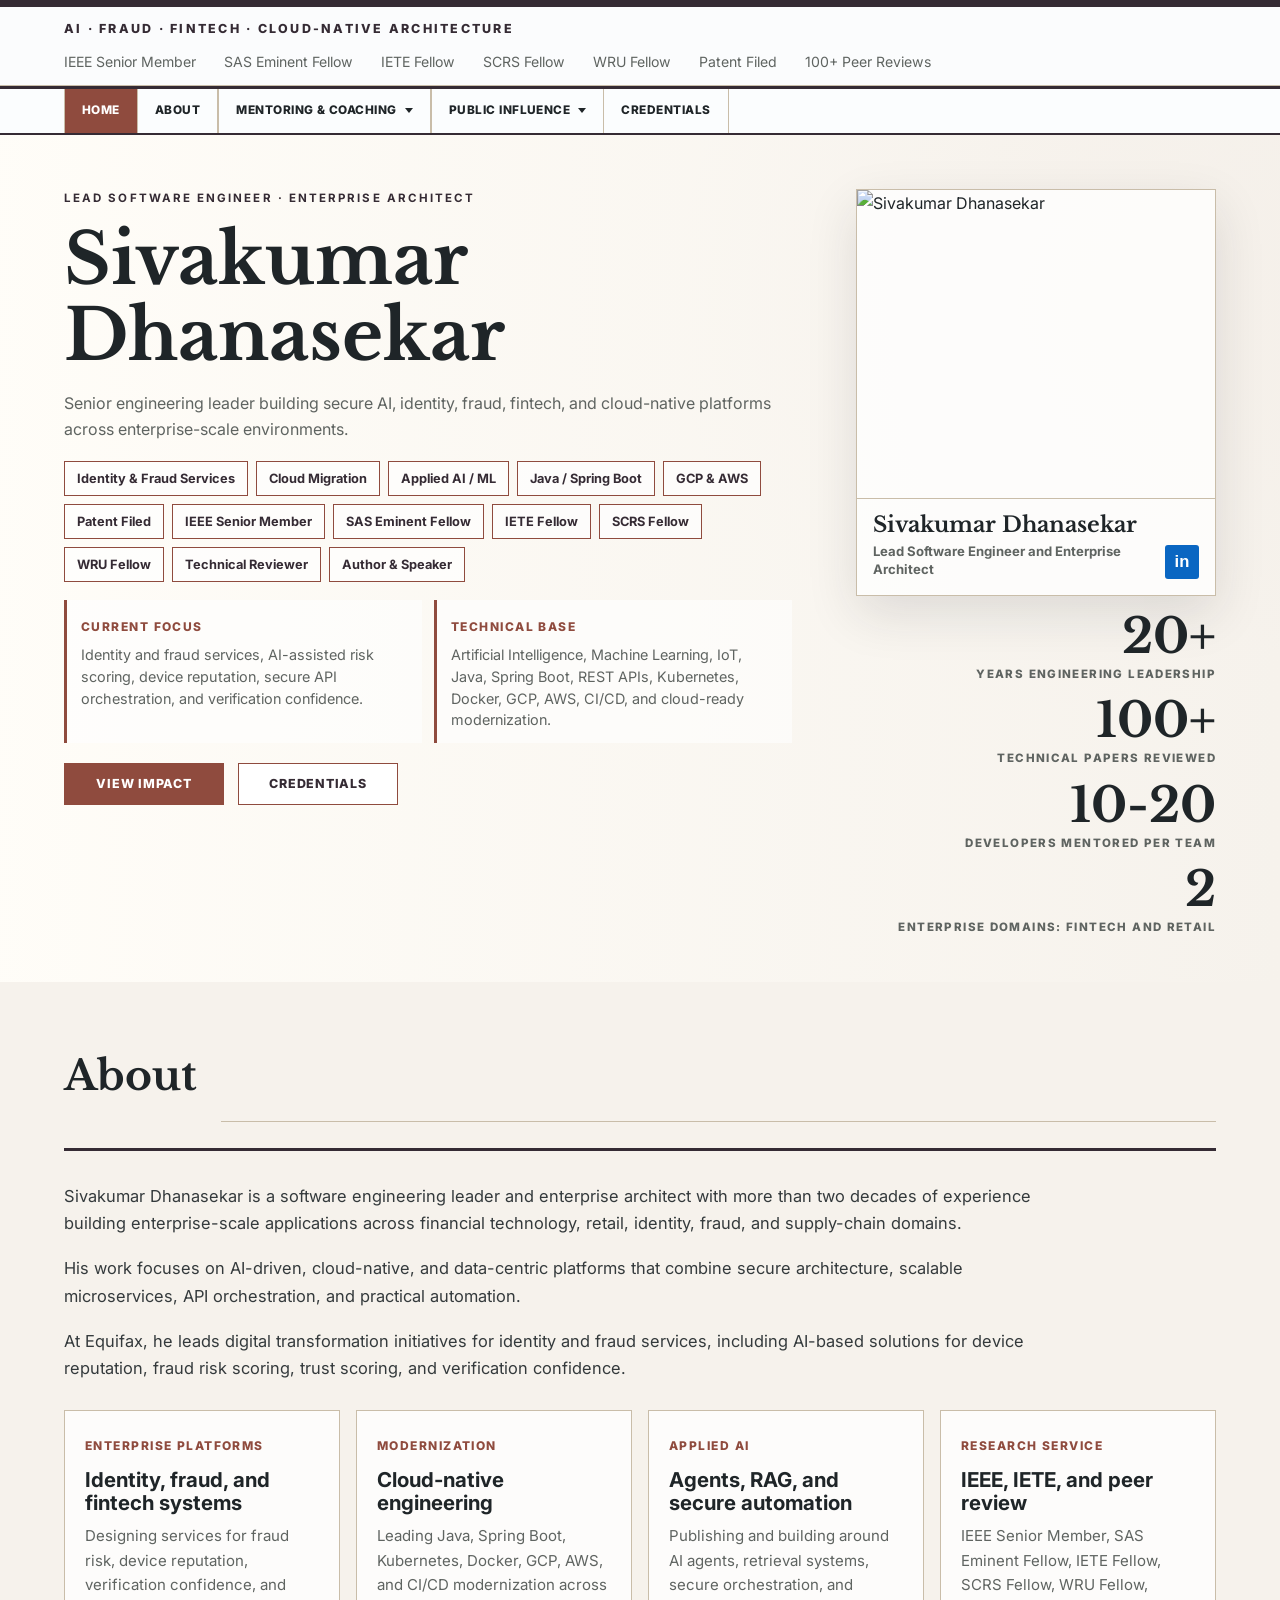
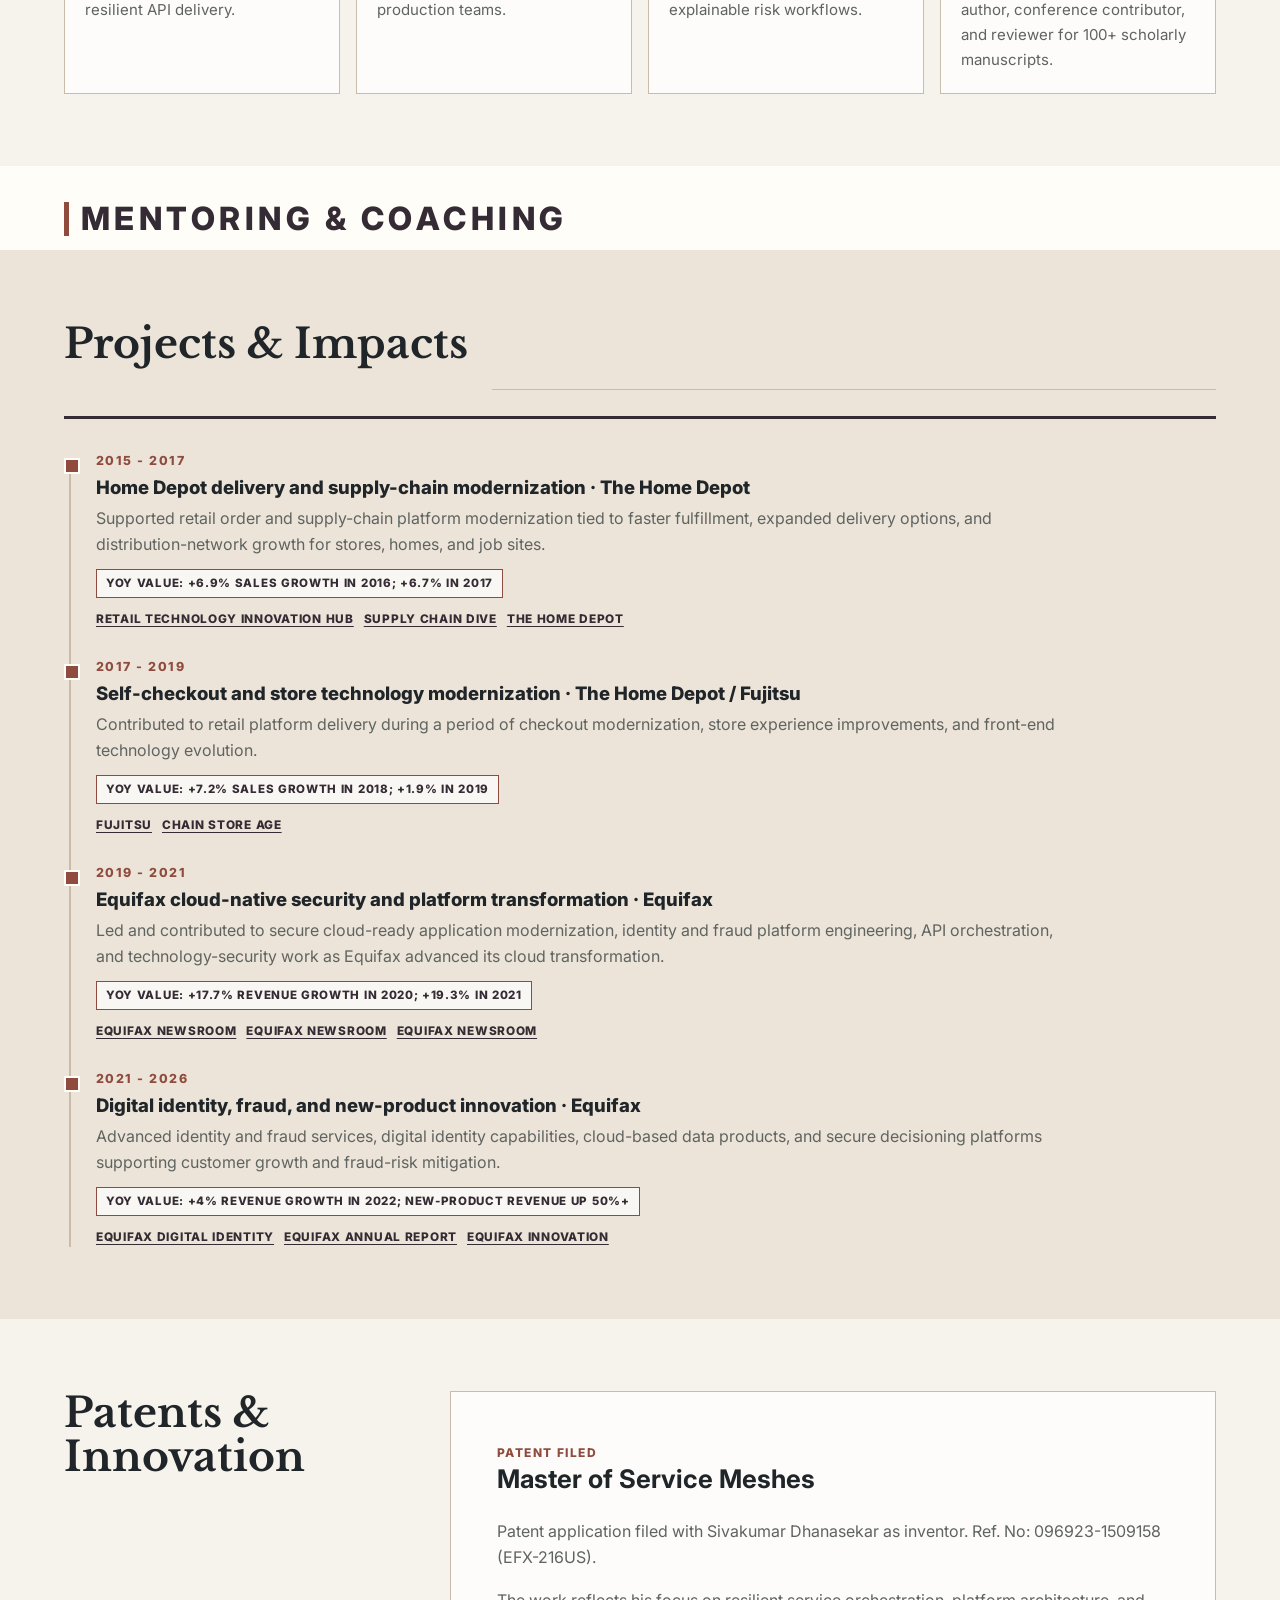
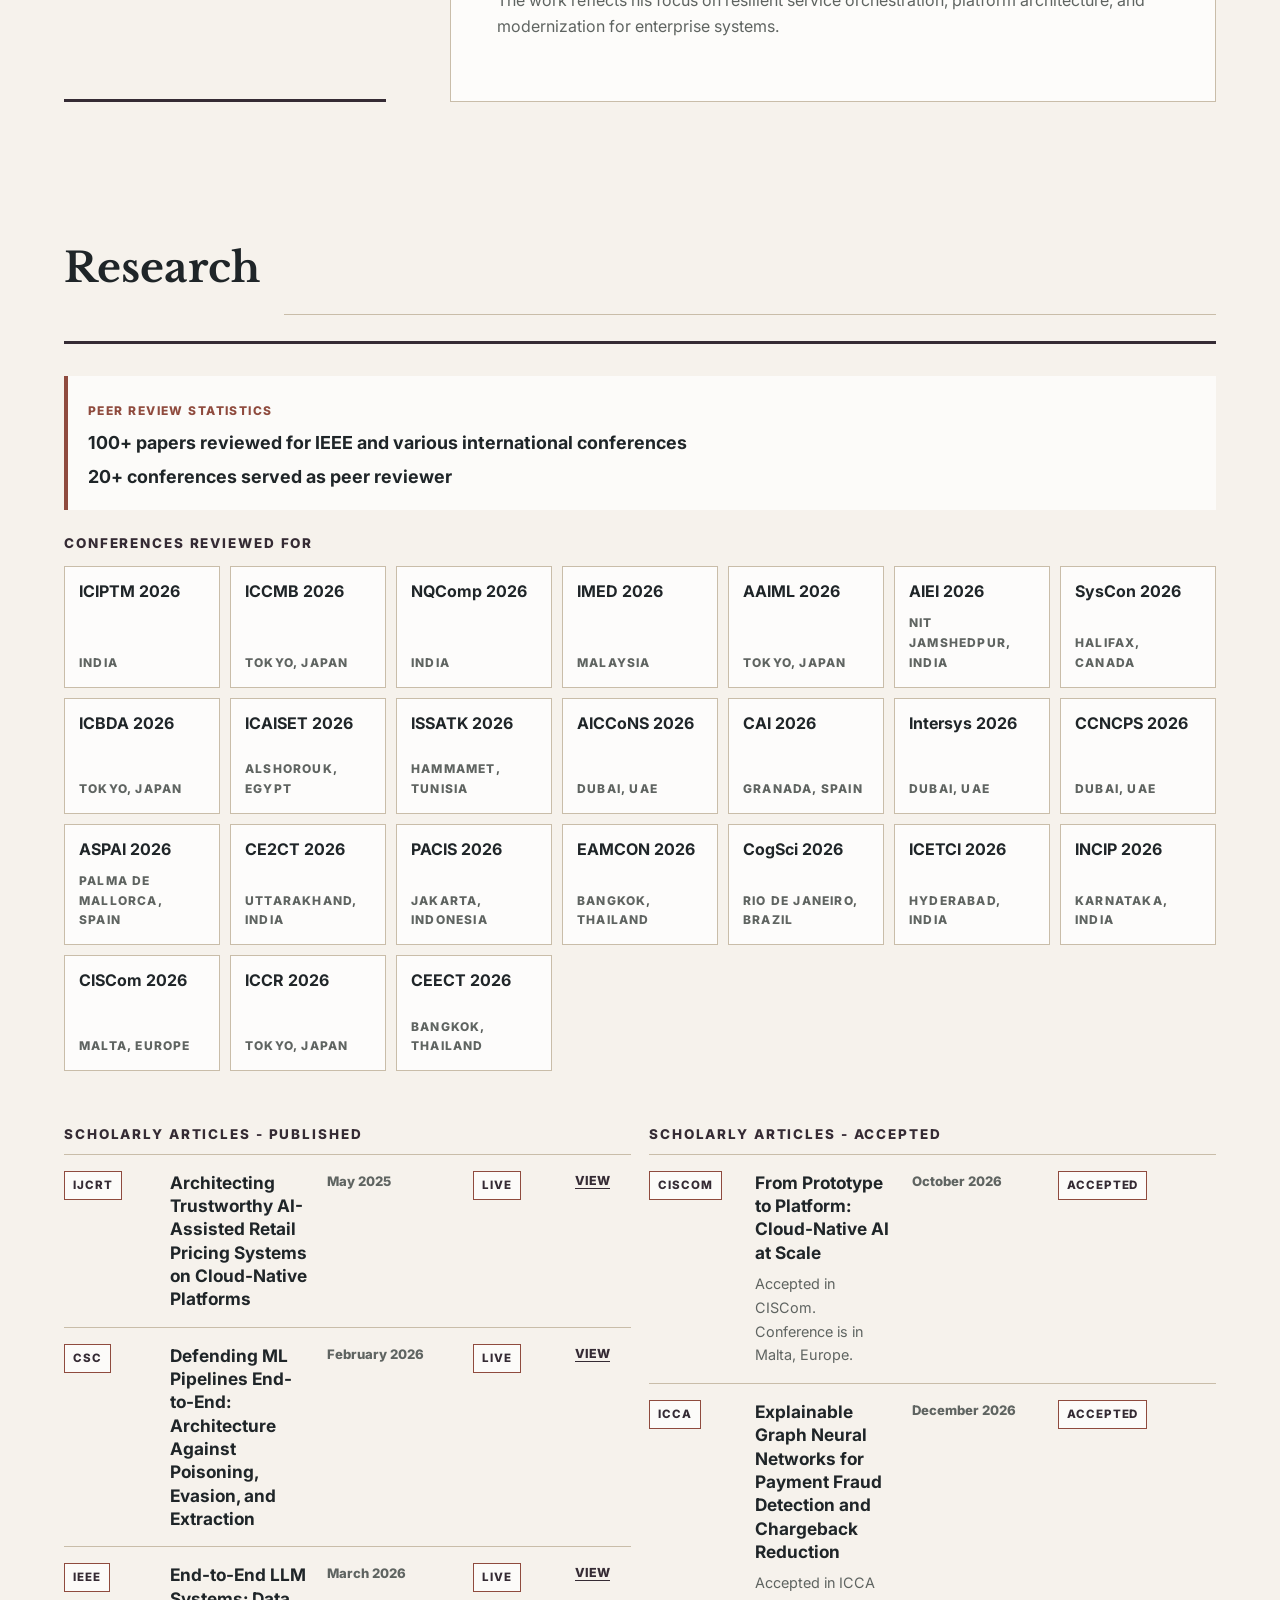
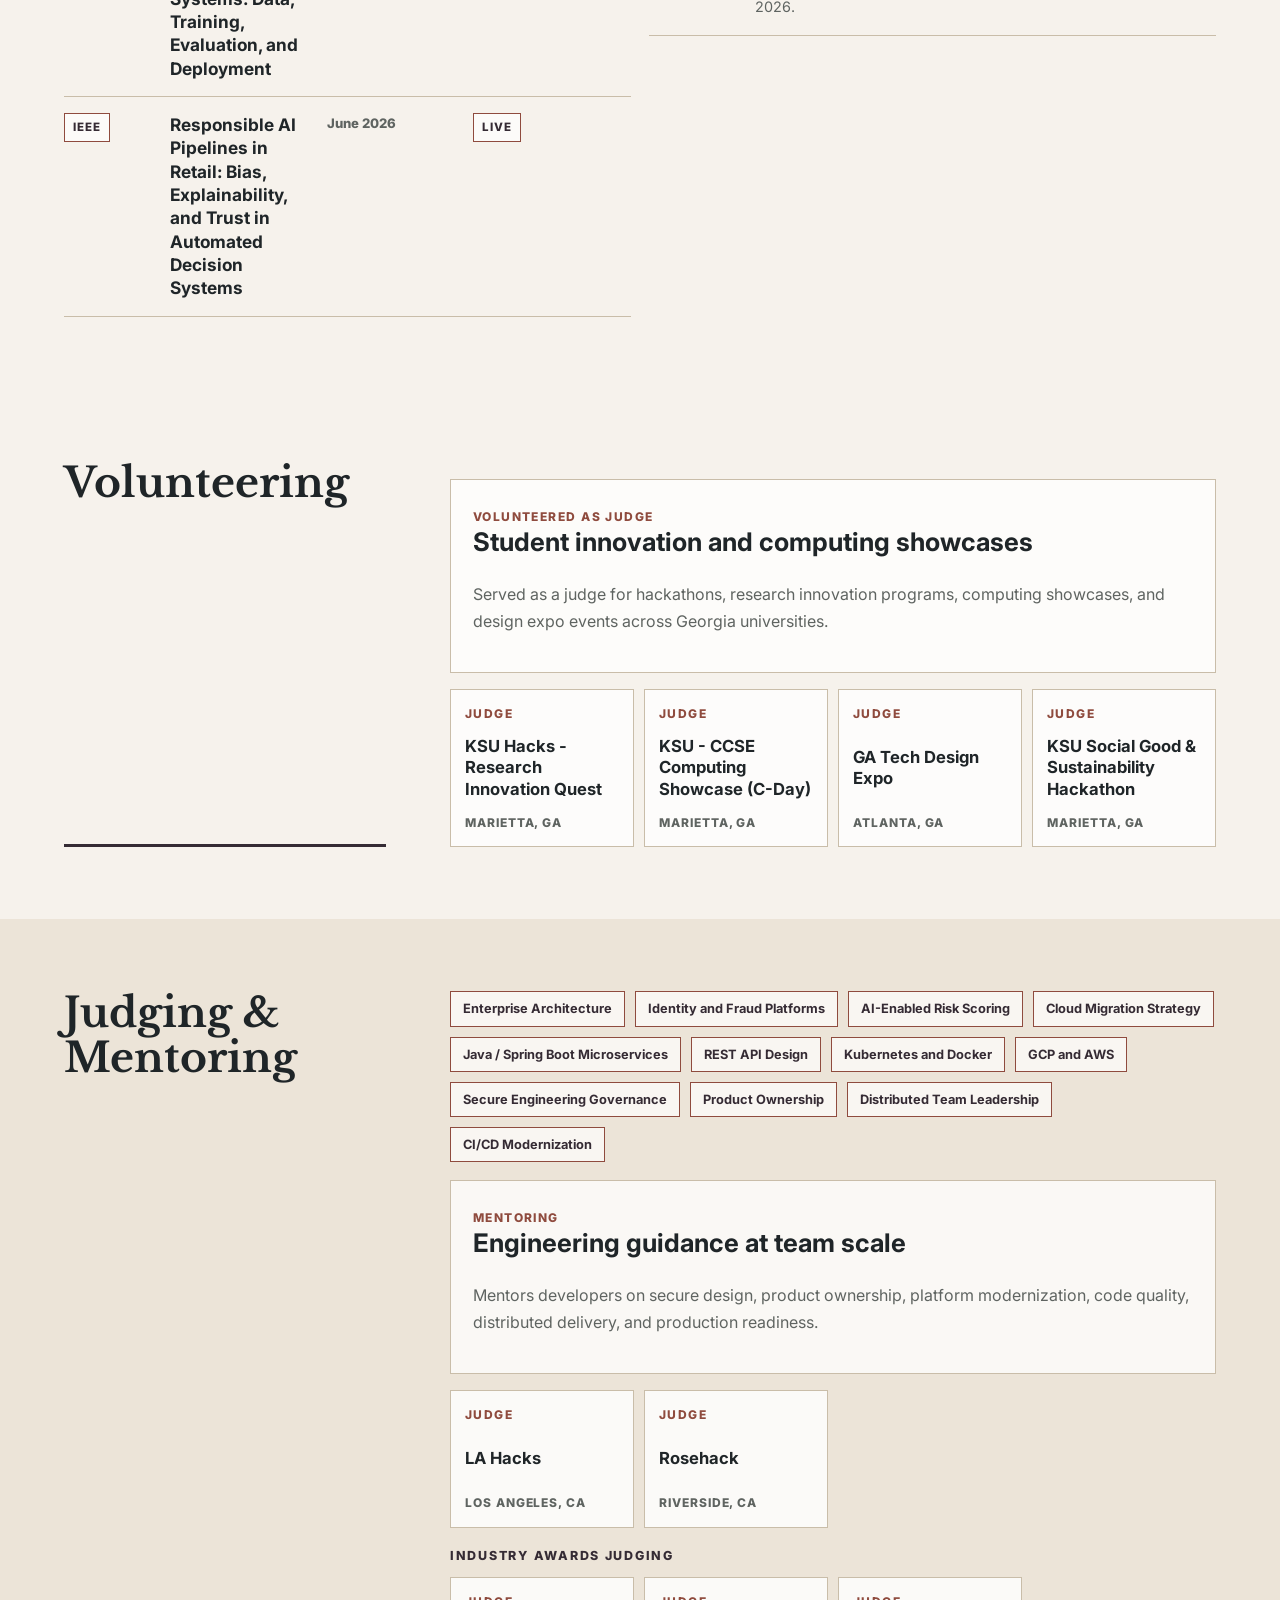
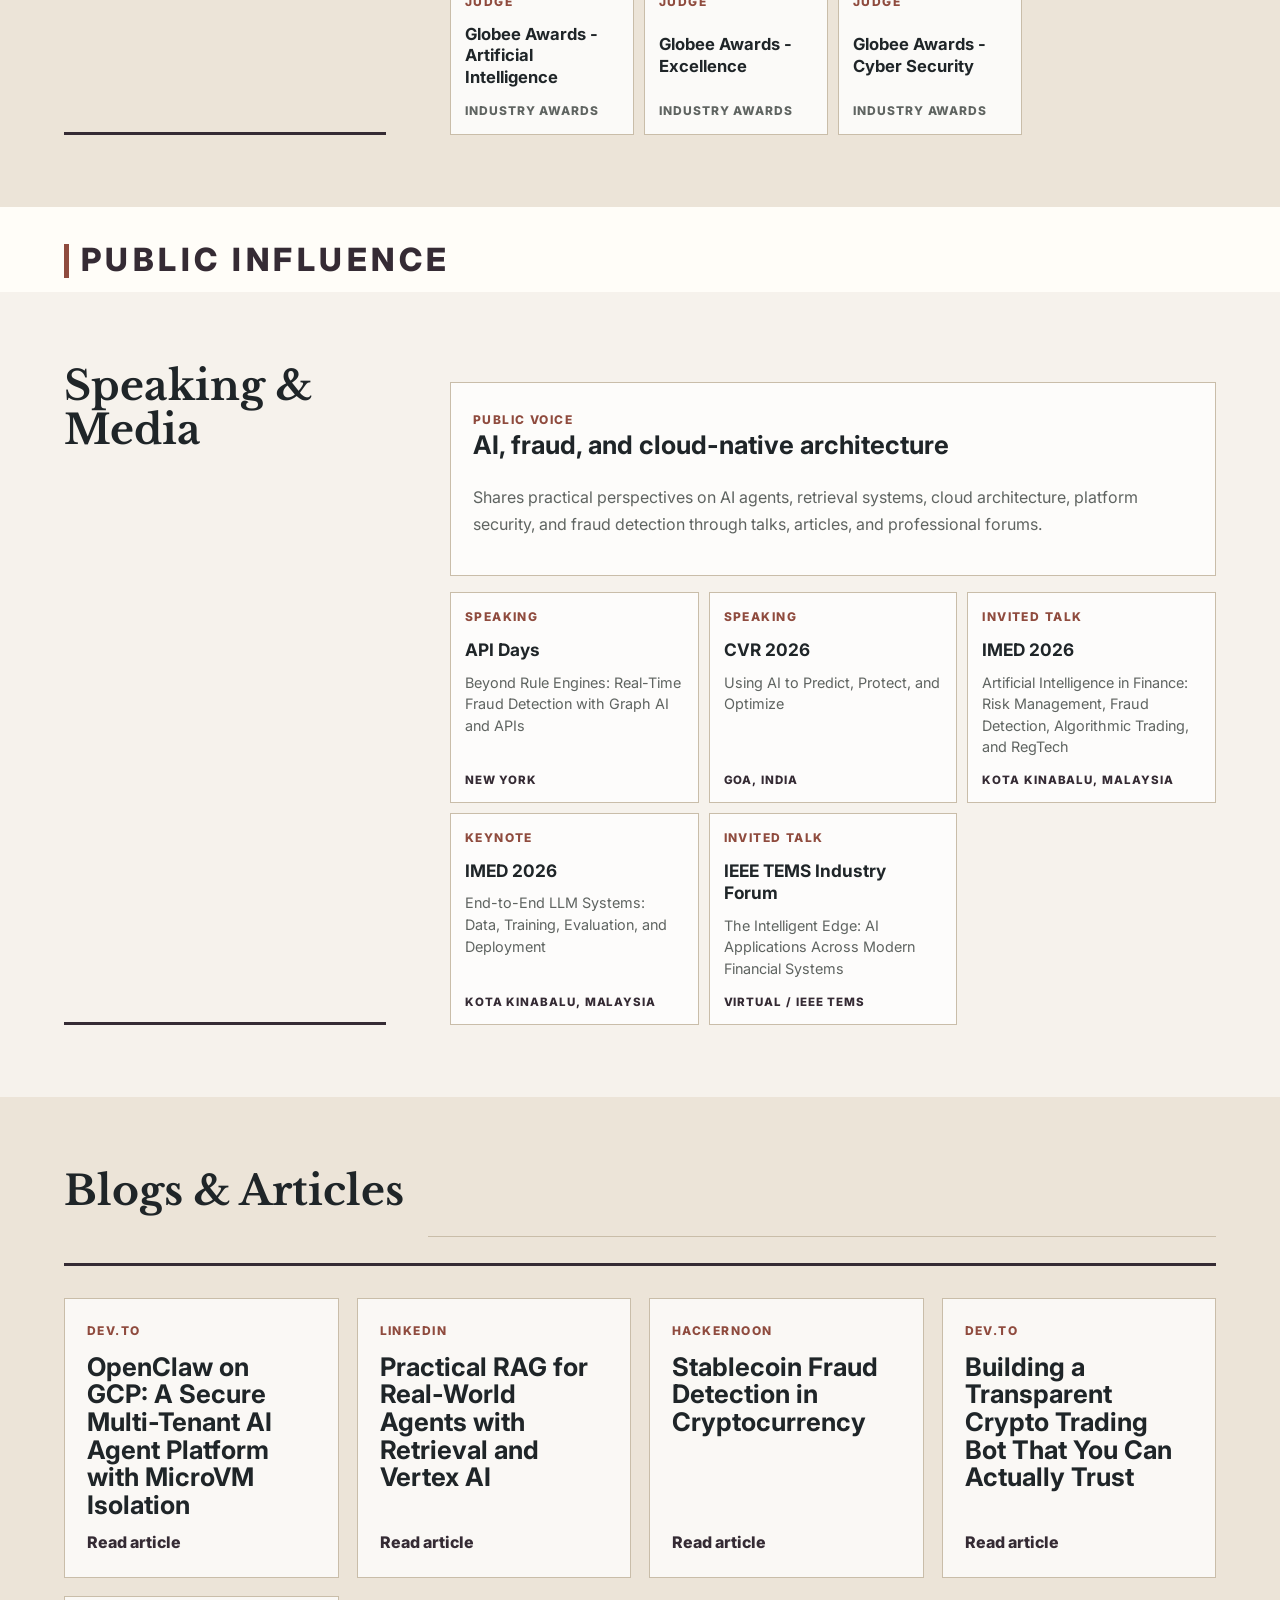
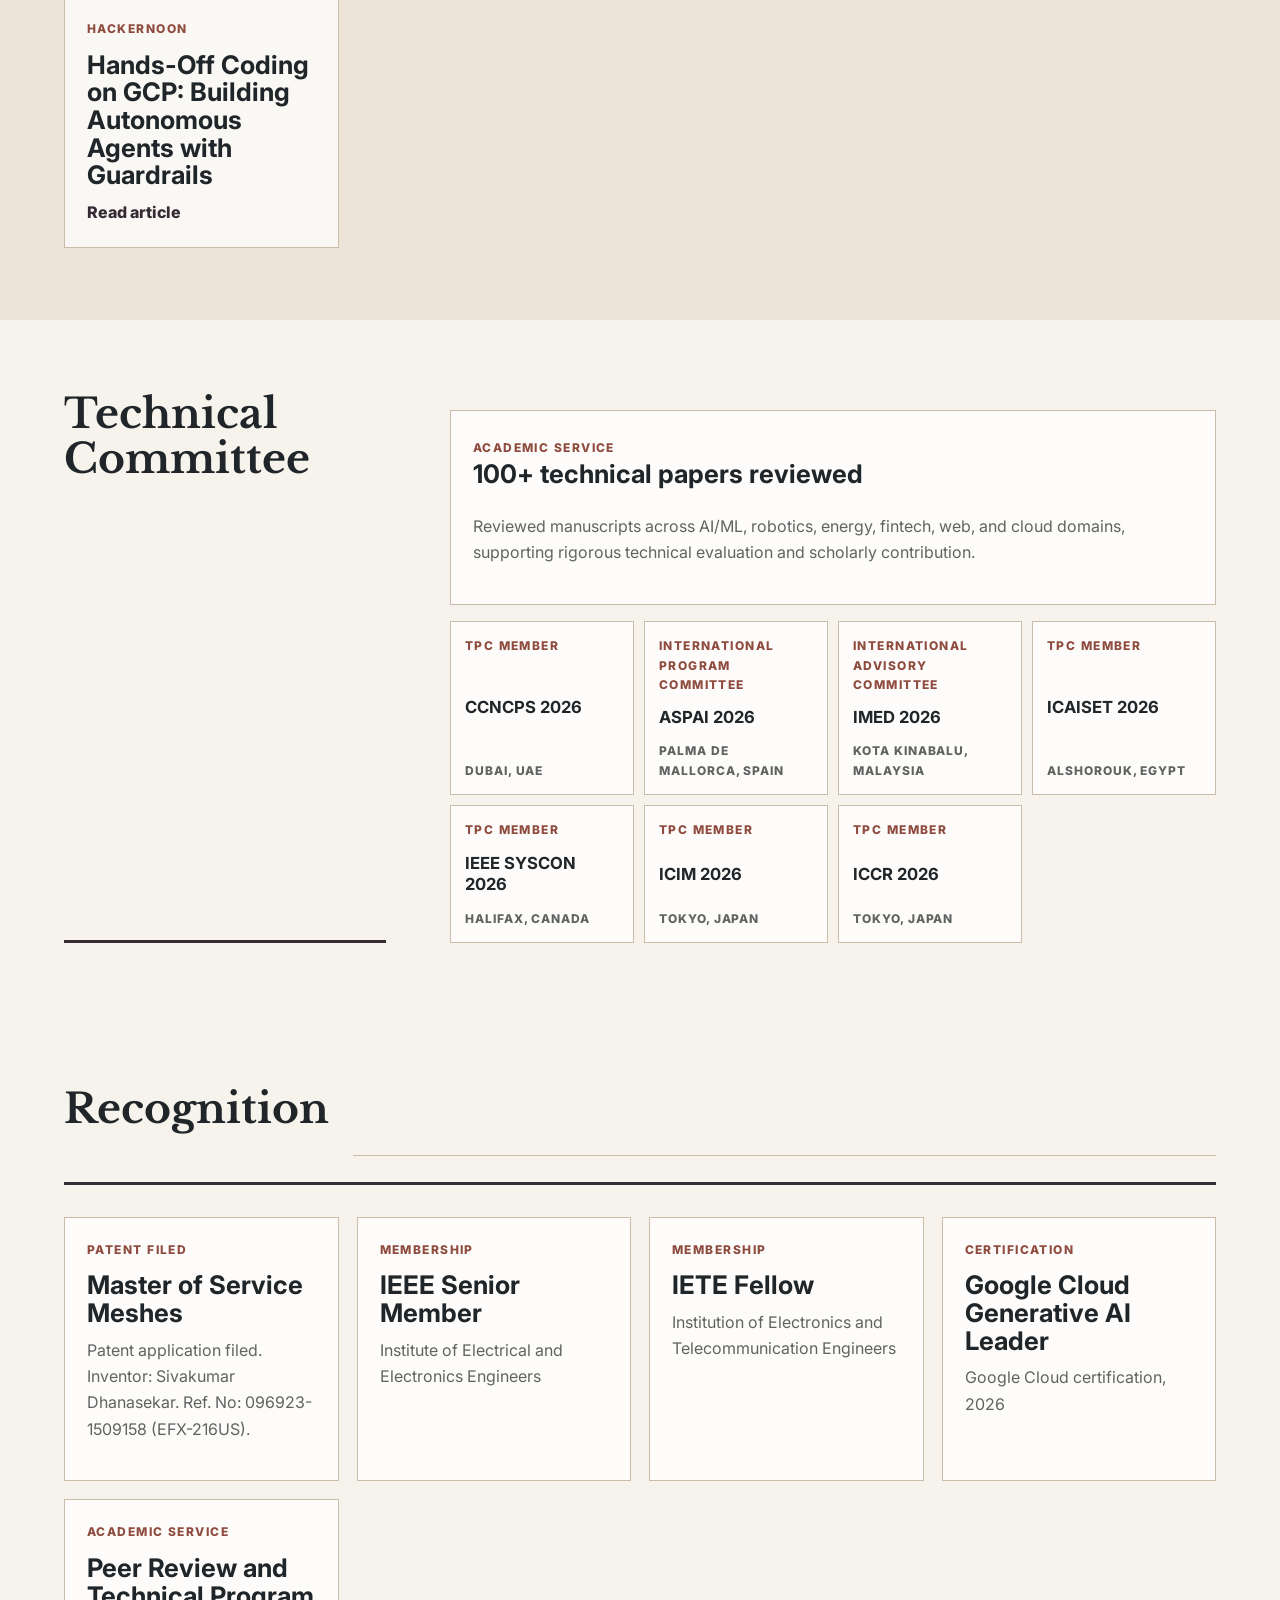
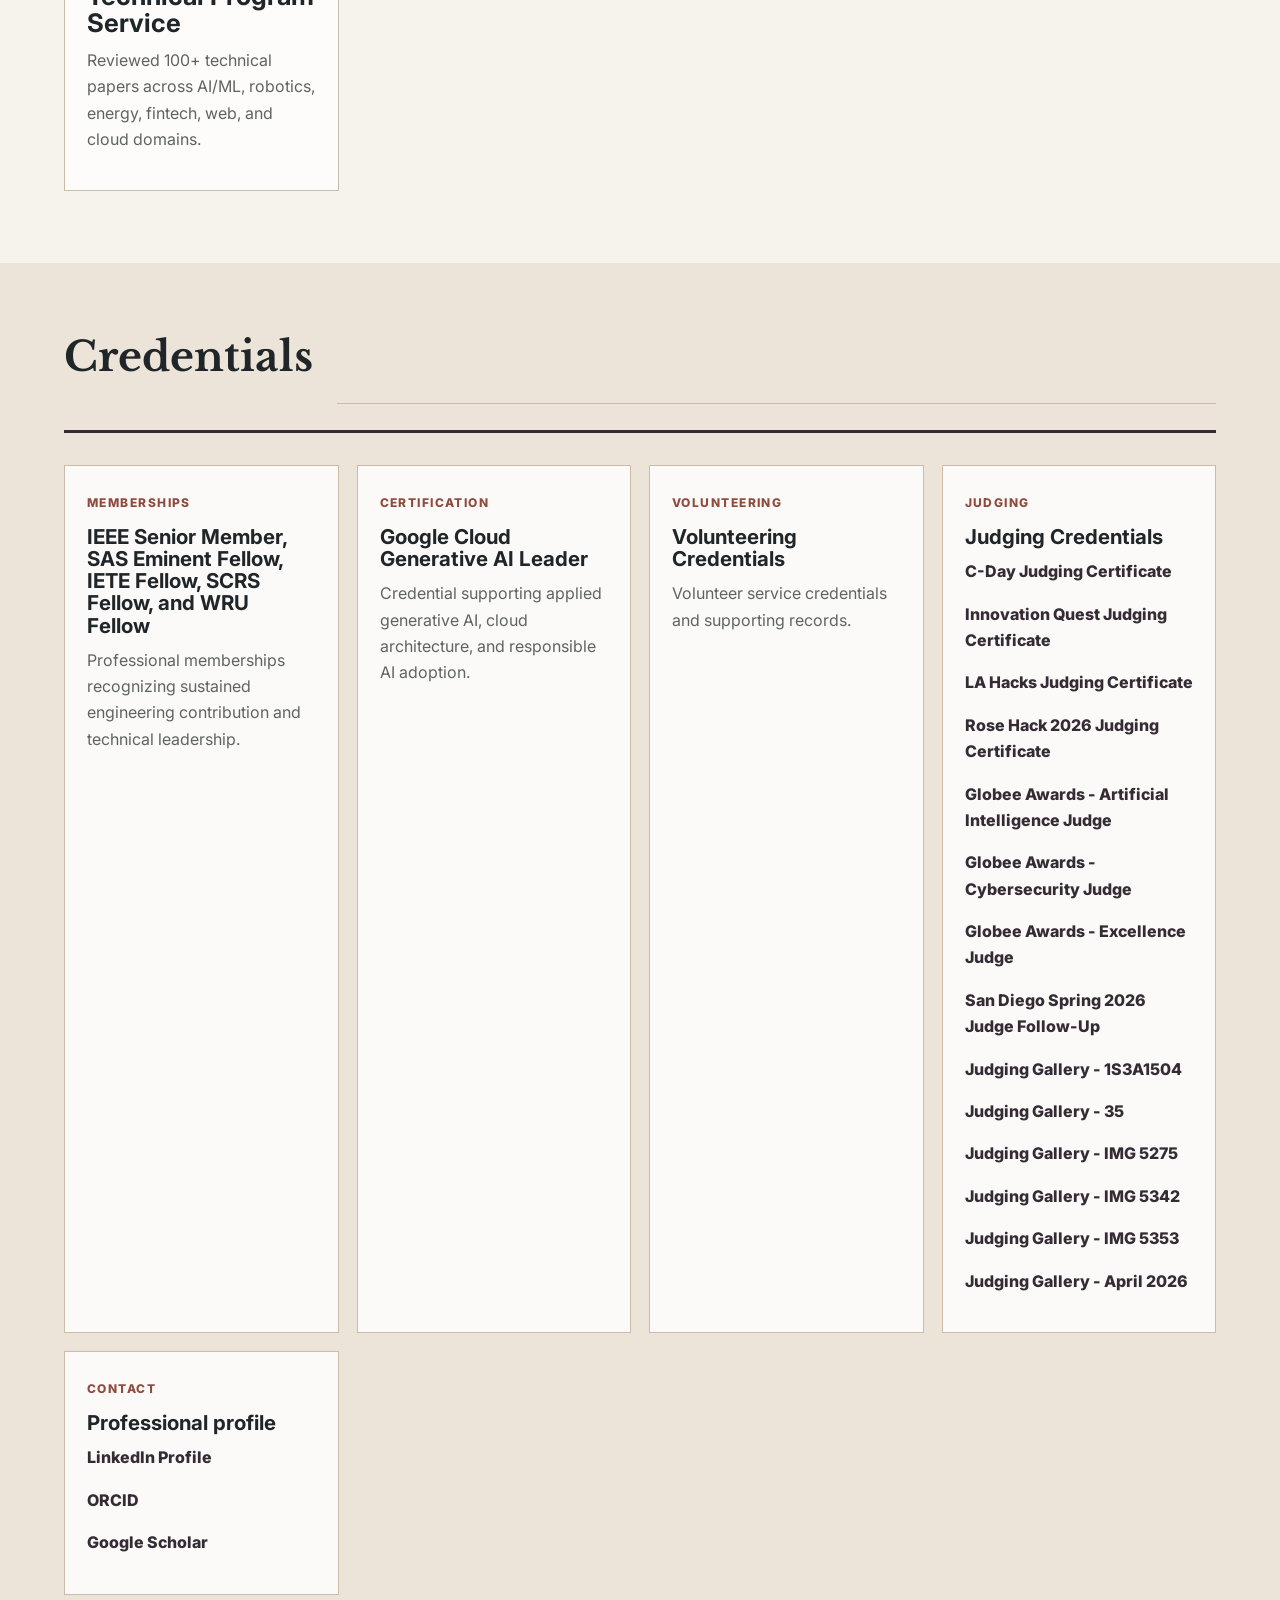
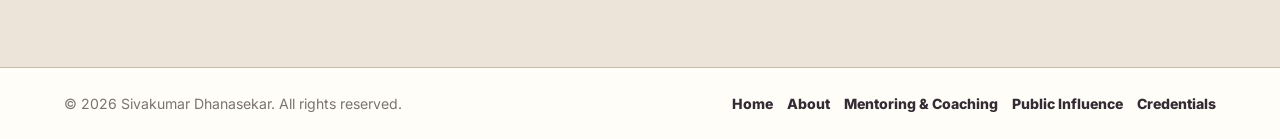
==== commit db2aabca: "Keep credential links in existing format" ====
--- a/index.html
+++ b/index.html
@@ -229,6 +229,29 @@
           <p>Credential supporting applied generative AI, cloud architecture, and responsible AI adoption.</p>
         </article>
         <article>
+          <span class="label">Volunteering</span>
+          <h3>Volunteering Credentials</h3>
+          <p>Volunteer service credentials and supporting records.</p>
+        </article>
+        <article>
+          <span class="label">Judging</span>
+          <h3>Judging Credentials</h3>
+          <p><a href="assets/img/credentials/judging/c-day-judging-certificate.jpg" target="_blank" rel="noopener noreferrer">C-Day Judging Certificate</a></p>
+          <p><a href="assets/img/credentials/judging/innovation-quest-certificate.jpg" target="_blank" rel="noopener noreferrer">Innovation Quest Judging Certificate</a></p>
+          <p><a href="assets/img/credentials/judging/la-hacks-certificate.pdf" target="_blank" rel="noopener noreferrer">LA Hacks Judging Certificate</a></p>
+          <p><a href="assets/img/credentials/judging/certificate-judging-rosehack-2026.pdf" target="_blank" rel="noopener noreferrer">Rose Hack 2026 Judging Certificate</a></p>
+          <p><a href="assets/img/credentials/judging/globee-ai.pdf" target="_blank" rel="noopener noreferrer">Globee Awards - Artificial Intelligence Judge</a></p>
+          <p><a href="assets/img/credentials/judging/globee-cybersecurity.pdf" target="_blank" rel="noopener noreferrer">Globee Awards - Cybersecurity Judge</a></p>
+          <p><a href="assets/img/credentials/judging/globee-excellence.pdf" target="_blank" rel="noopener noreferrer">Globee Awards - Excellence Judge</a></p>
+          <p><a href="assets/img/credentials/judging/judge-sd-spring-2026-follow-up.pdf" target="_blank" rel="noopener noreferrer">San Diego Spring 2026 Judge Follow-Up</a></p>
+          <p><a href="assets/img/credentials/judging/1s3a1504.jpg" target="_blank" rel="noopener noreferrer">Judging Gallery - 1S3A1504</a></p>
+          <p><a href="assets/img/credentials/judging/35.jpg" target="_blank" rel="noopener noreferrer">Judging Gallery - 35</a></p>
+          <p><a href="assets/img/credentials/judging/img-5275.jpg" target="_blank" rel="noopener noreferrer">Judging Gallery - IMG 5275</a></p>
+          <p><a href="assets/img/credentials/judging/img-5342.jpg" target="_blank" rel="noopener noreferrer">Judging Gallery - IMG 5342</a></p>
+          <p><a href="assets/img/credentials/judging/img-5353.jpg" target="_blank" rel="noopener noreferrer">Judging Gallery - IMG 5353</a></p>
+          <p><a href="assets/img/credentials/judging/whatsapp-image-2026-04-27-214713.jpeg" target="_blank" rel="noopener noreferrer">Judging Gallery - April 2026</a></p>
+        </article>
+        <article>
           <span class="label">Contact</span>
           <h3>Professional profile</h3>
           <p><a href="https://www.linkedin.com/in/sivakumar-dhanasekar/" target="_blank" rel="noopener noreferrer">LinkedIn Profile</a></p>
@@ -236,7 +259,6 @@
           <p><a href="https://scholar.google.com/citations?hl=en&amp;view_op=list_works&amp;gmla=AF9nlQuWvcmVU3Jiwy2sTZWU1YnetCQFeld8bWHsDEs6aV11INeN5UY08_jlrw19jPD6ZeYXnvA2nVvTby2wxA&amp;user=gBVP1LUAAAAJ" target="_blank" rel="noopener noreferrer">Google Scholar</a></p>
         </article>
       </div>
-      <div class="credential-subdivisions" data-render="credential-subdivisions"></div>
     </section>
   </main>
 
--- a/assets/css/styles.css
+++ b/assets/css/styles.css
@@ -985,169 +985,6 @@
   font-weight: 800;
 }
 
-.credential-subdivisions {
-  margin-top: 28px;
-}
-
-.credential-subdivision-refs {
-  display: flex;
-  flex-wrap: wrap;
-  gap: 10px;
-  margin-bottom: 18px;
-}
-
-.credential-subdivision-ref {
-  display: inline-flex;
-  align-items: center;
-  gap: 10px;
-  min-height: 38px;
-  padding: 7px 13px;
-  border: 1px solid var(--line);
-  background: rgba(255, 255, 255, 0.78);
-  color: var(--accent-dark);
-  font-size: 0.78rem;
-  font-weight: 800;
-  letter-spacing: 0.05em;
-  text-transform: uppercase;
-}
-
-.credential-subdivision-ref:hover,
-.credential-subdivision-ref:focus-visible {
-  color: var(--white);
-  background: var(--accent);
-  outline: none;
-}
-
-.credential-subdivision-ref strong {
-  display: inline-grid;
-  place-items: center;
-  min-width: 24px;
-  height: 24px;
-  padding: 0 7px;
-  background: var(--panel);
-  color: var(--accent-dark);
-  font-size: 0.72rem;
-}
-
-.credential-subdivision {
-  scroll-margin-top: 92px;
-  margin-top: 18px;
-  padding: clamp(20px, 4vw, 30px);
-  border: 1px solid var(--line);
-  background: rgba(255, 253, 248, 0.78);
-}
-
-.credential-subdivision-head {
-  display: flex;
-  justify-content: space-between;
-  gap: 18px;
-  margin-bottom: 10px;
-}
-
-.credential-subdivision-head h3 {
-  margin: 8px 0 0;
-  font-size: clamp(1.35rem, 2.2vw, 2rem);
-}
-
-.credential-subdivision-head > strong {
-  flex: 0 0 auto;
-  color: var(--accent-dark);
-  font-size: 0.78rem;
-  letter-spacing: 0.08em;
-  text-transform: uppercase;
-}
-
-.credential-subdivision-desc,
-.credential-empty {
-  max-width: 780px;
-  color: var(--muted);
-}
-
-.credential-empty {
-  margin: 0;
-  font-weight: 700;
-}
-
-.credential-media-grid {
-  display: grid;
-  grid-template-columns: repeat(auto-fit, minmax(210px, 1fr));
-  gap: 12px;
-  margin-top: 18px;
-}
-
-.credential-media-card {
-  display: flex;
-  flex-direction: column;
-  min-height: 260px;
-  border: 1px solid var(--line);
-  background: rgba(255, 255, 255, 0.84);
-  transition: transform 0.18s ease, border-color 0.18s ease, background 0.18s ease;
-}
-
-.credential-media-card:hover,
-.credential-media-card:focus-visible {
-  transform: translateY(-3px);
-  border-color: var(--accent);
-  background: var(--white);
-  outline: none;
-}
-
-.credential-media-thumb {
-  display: grid;
-  place-items: center;
-  aspect-ratio: 4 / 3;
-  overflow: hidden;
-  border-bottom: 1px solid var(--line);
-  background: var(--panel);
-}
-
-.credential-media-thumb img {
-  width: 100%;
-  height: 100%;
-  object-fit: contain;
-  padding: 10px;
-}
-
-.credential-doc-thumb {
-  display: grid;
-  place-items: center;
-  width: 100%;
-  height: 100%;
-  background:
-    repeating-linear-gradient(135deg, rgba(255, 253, 248, 0.86) 0 12px, rgba(236, 228, 216, 0.9) 12px 24px);
-}
-
-.credential-doc-thumb span {
-  display: inline-grid;
-  place-items: center;
-  min-width: 62px;
-  min-height: 62px;
-  padding: 12px;
-  color: var(--white);
-  background: var(--accent-dark);
-  font-size: 0.78rem;
-  font-weight: 800;
-  letter-spacing: 0.08em;
-}
-
-.credential-media-copy {
-  padding: 15px;
-}
-
-.credential-media-copy h4 {
-  margin: 9px 0 8px;
-  color: var(--ink);
-  font-size: 1rem;
-  line-height: 1.25;
-}
-
-.credential-media-copy p {
-  margin: 0;
-  color: var(--muted);
-  font-size: 0.84rem;
-  line-height: 1.45;
-}
-
 .contact {
   display: grid;
   grid-template-columns: minmax(240px, 0.42fr) minmax(0, 1fr);
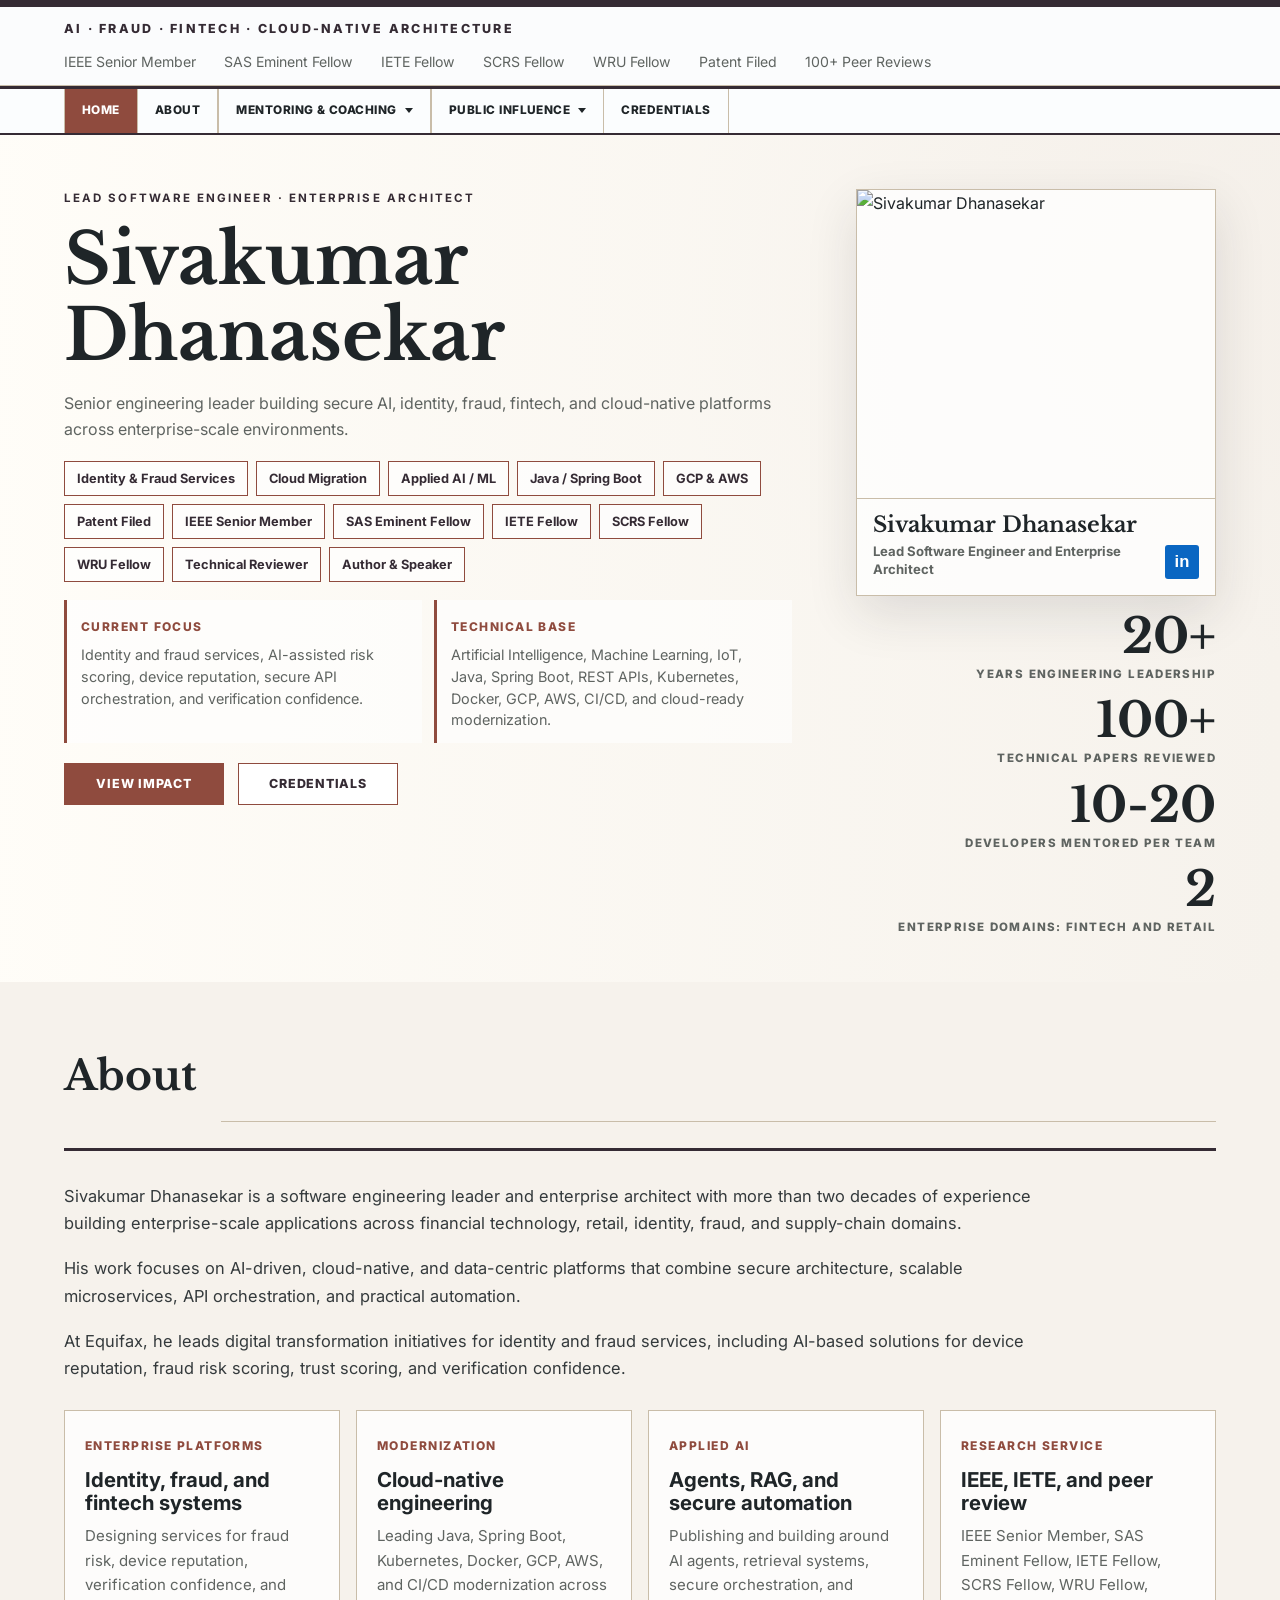
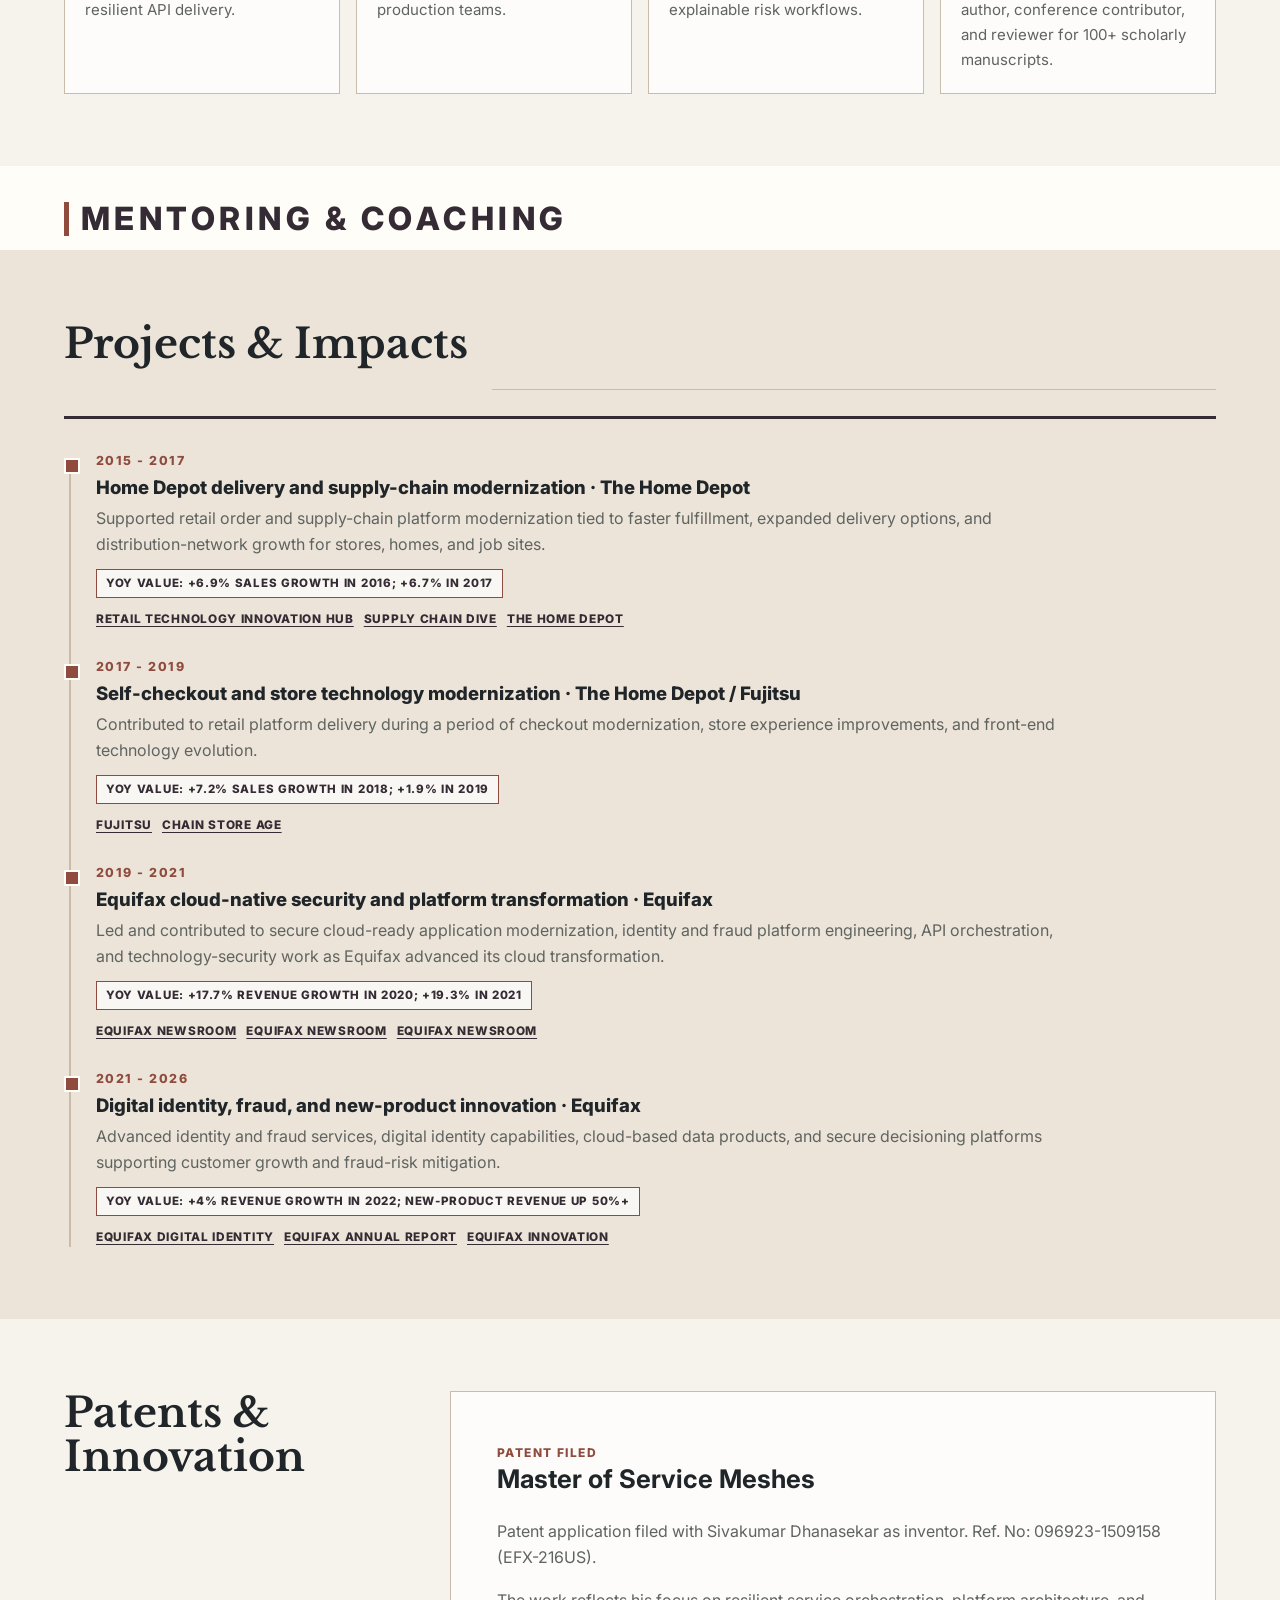
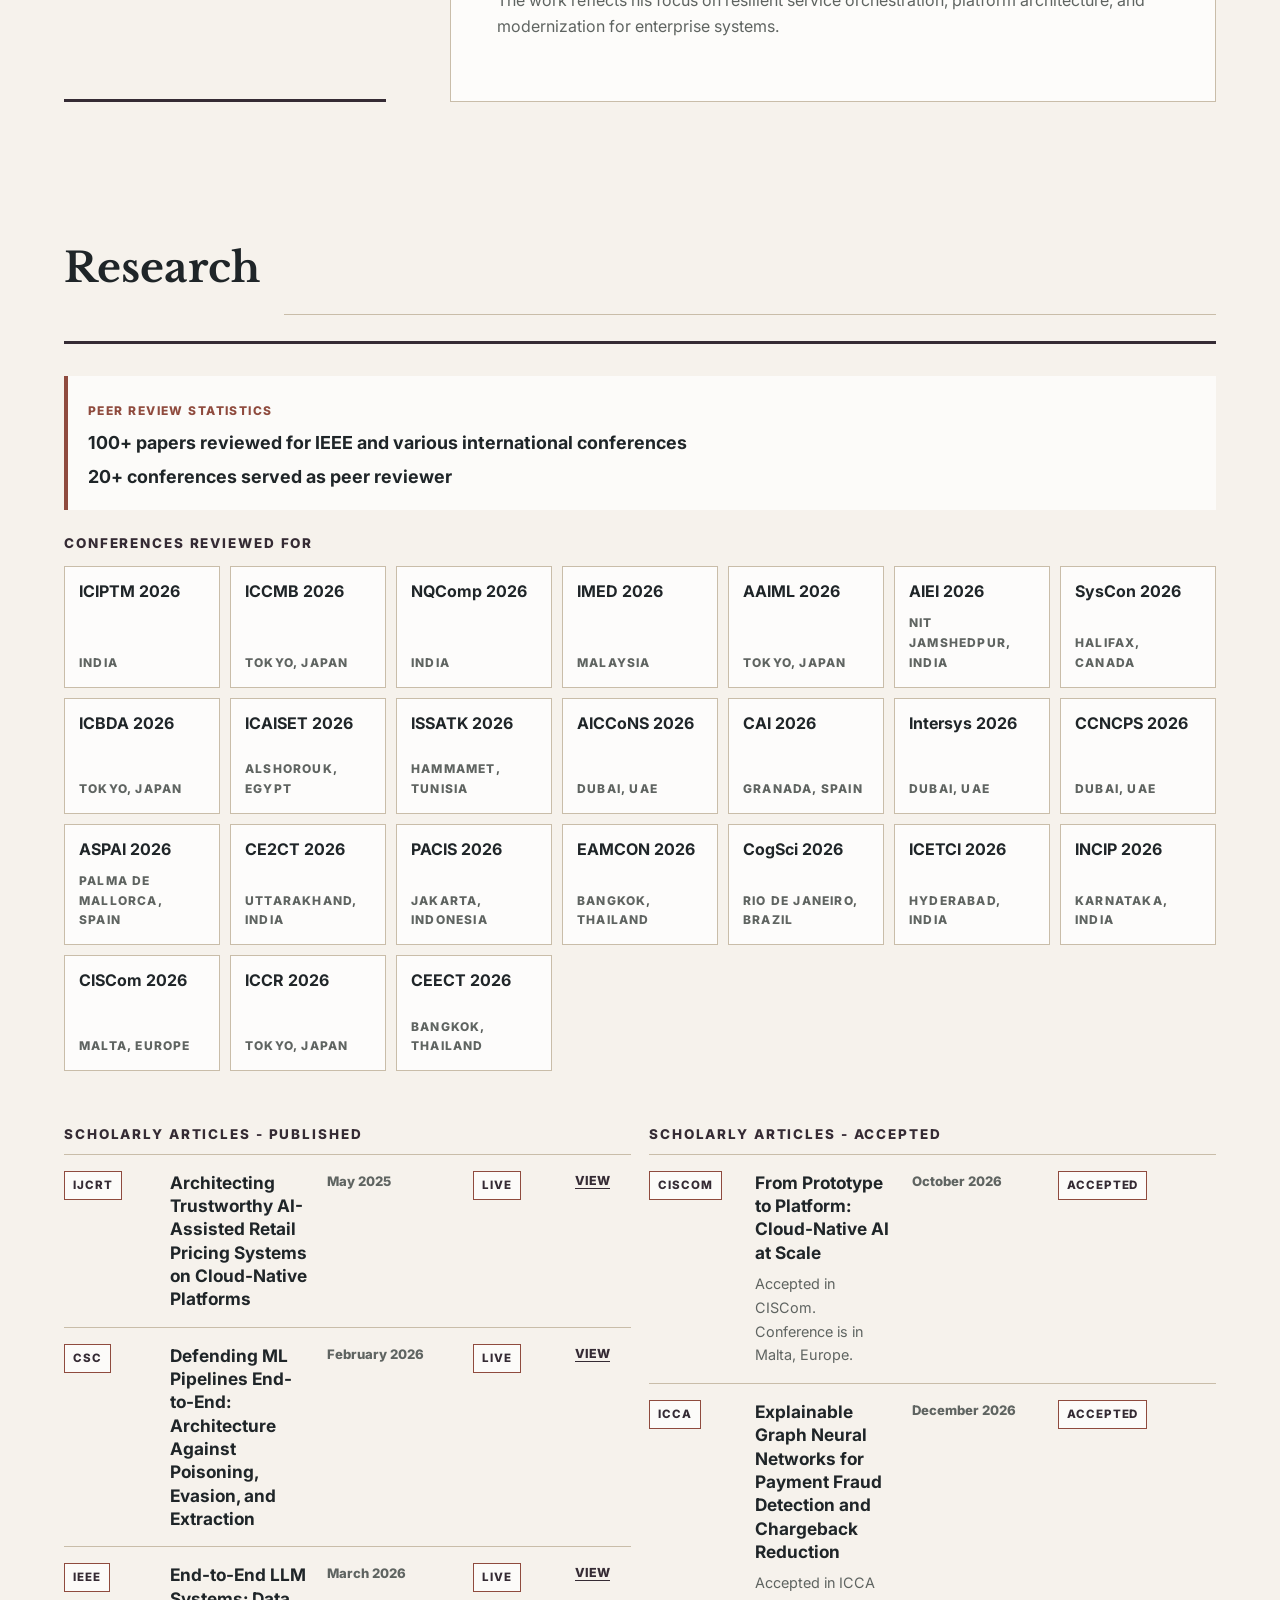
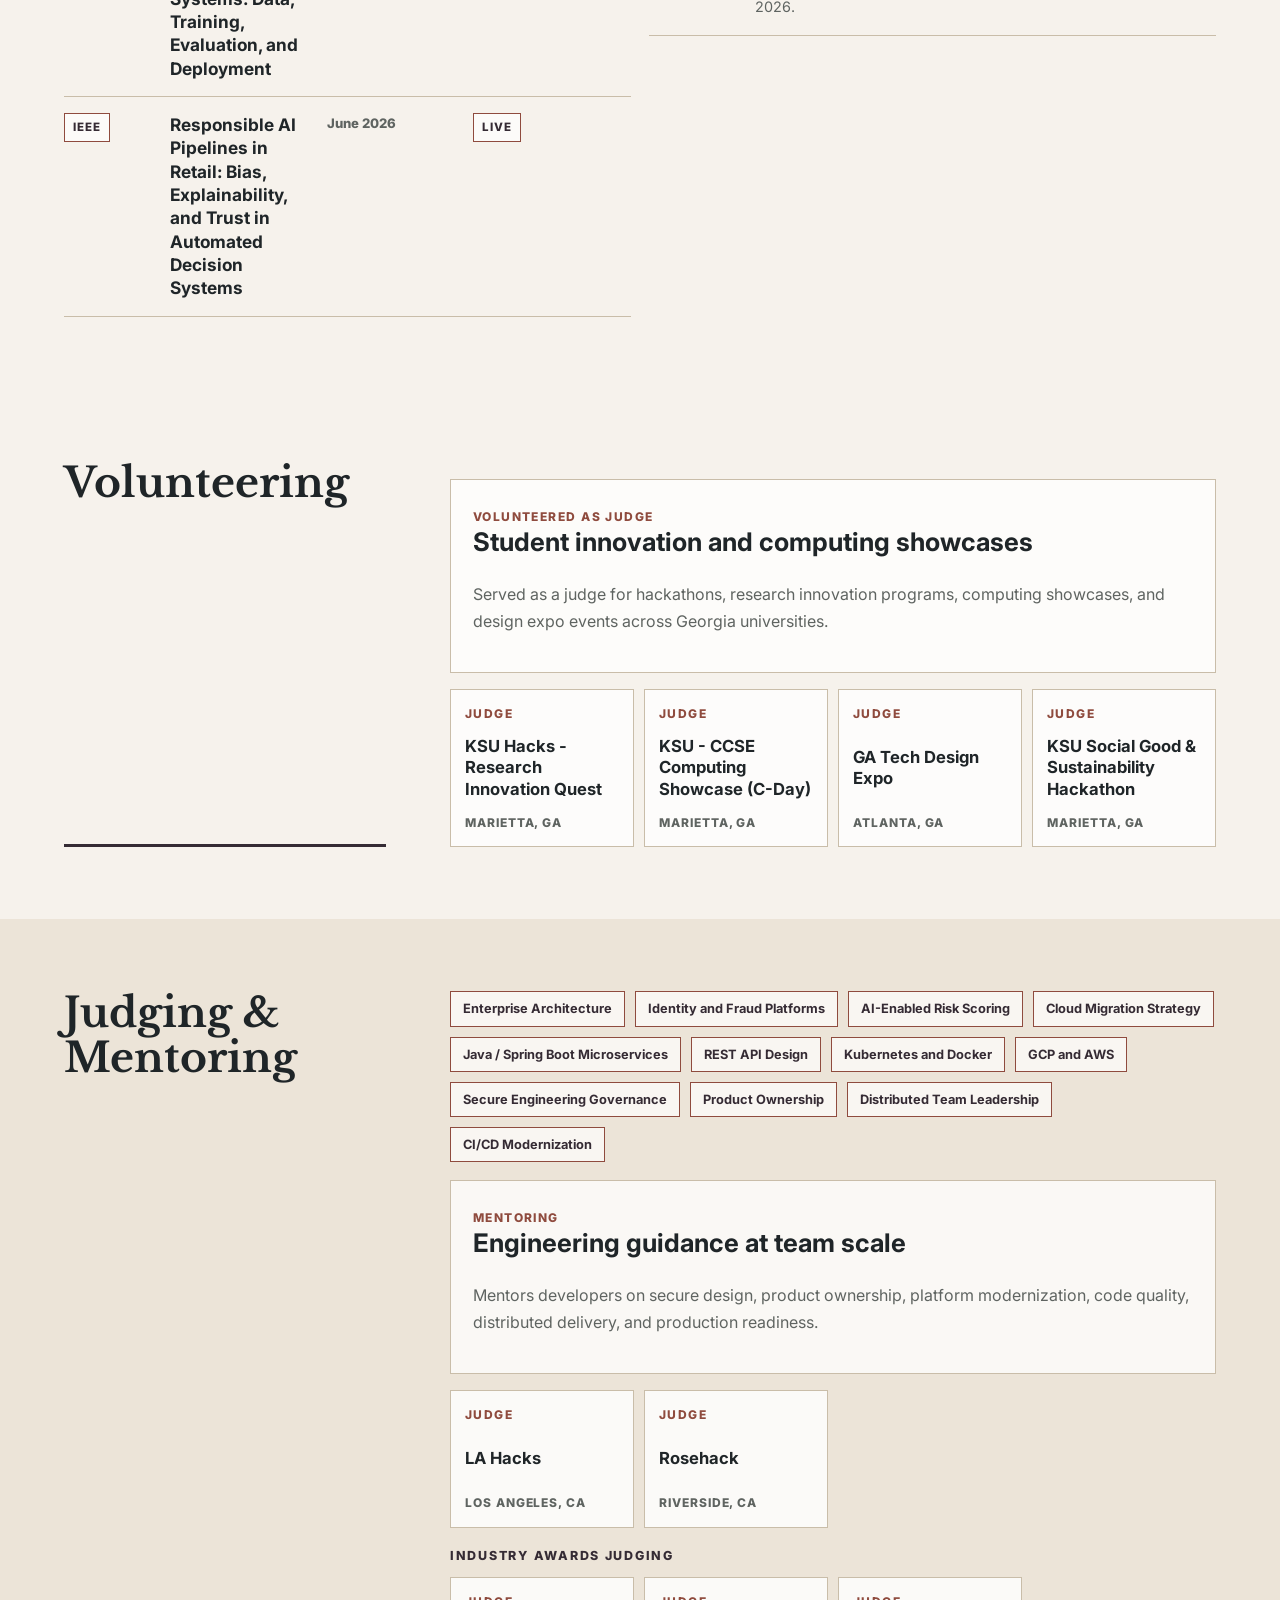
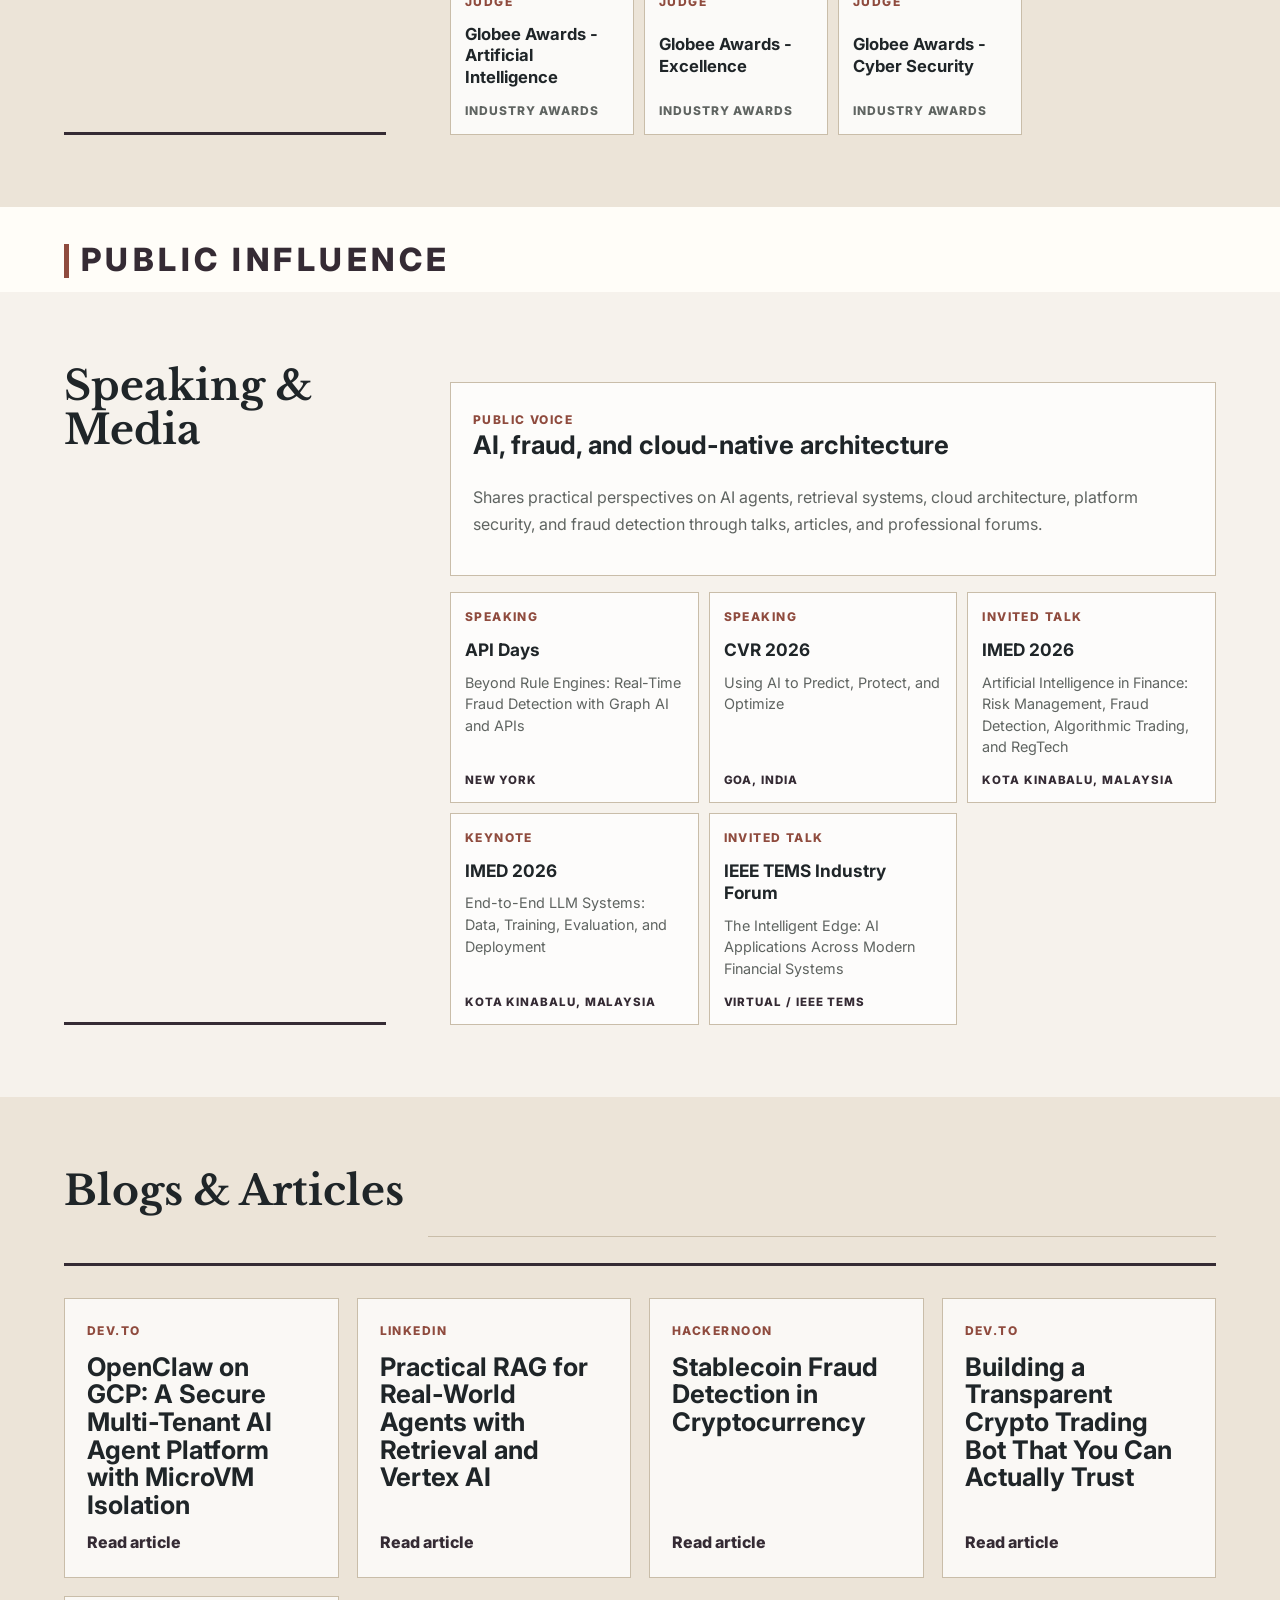
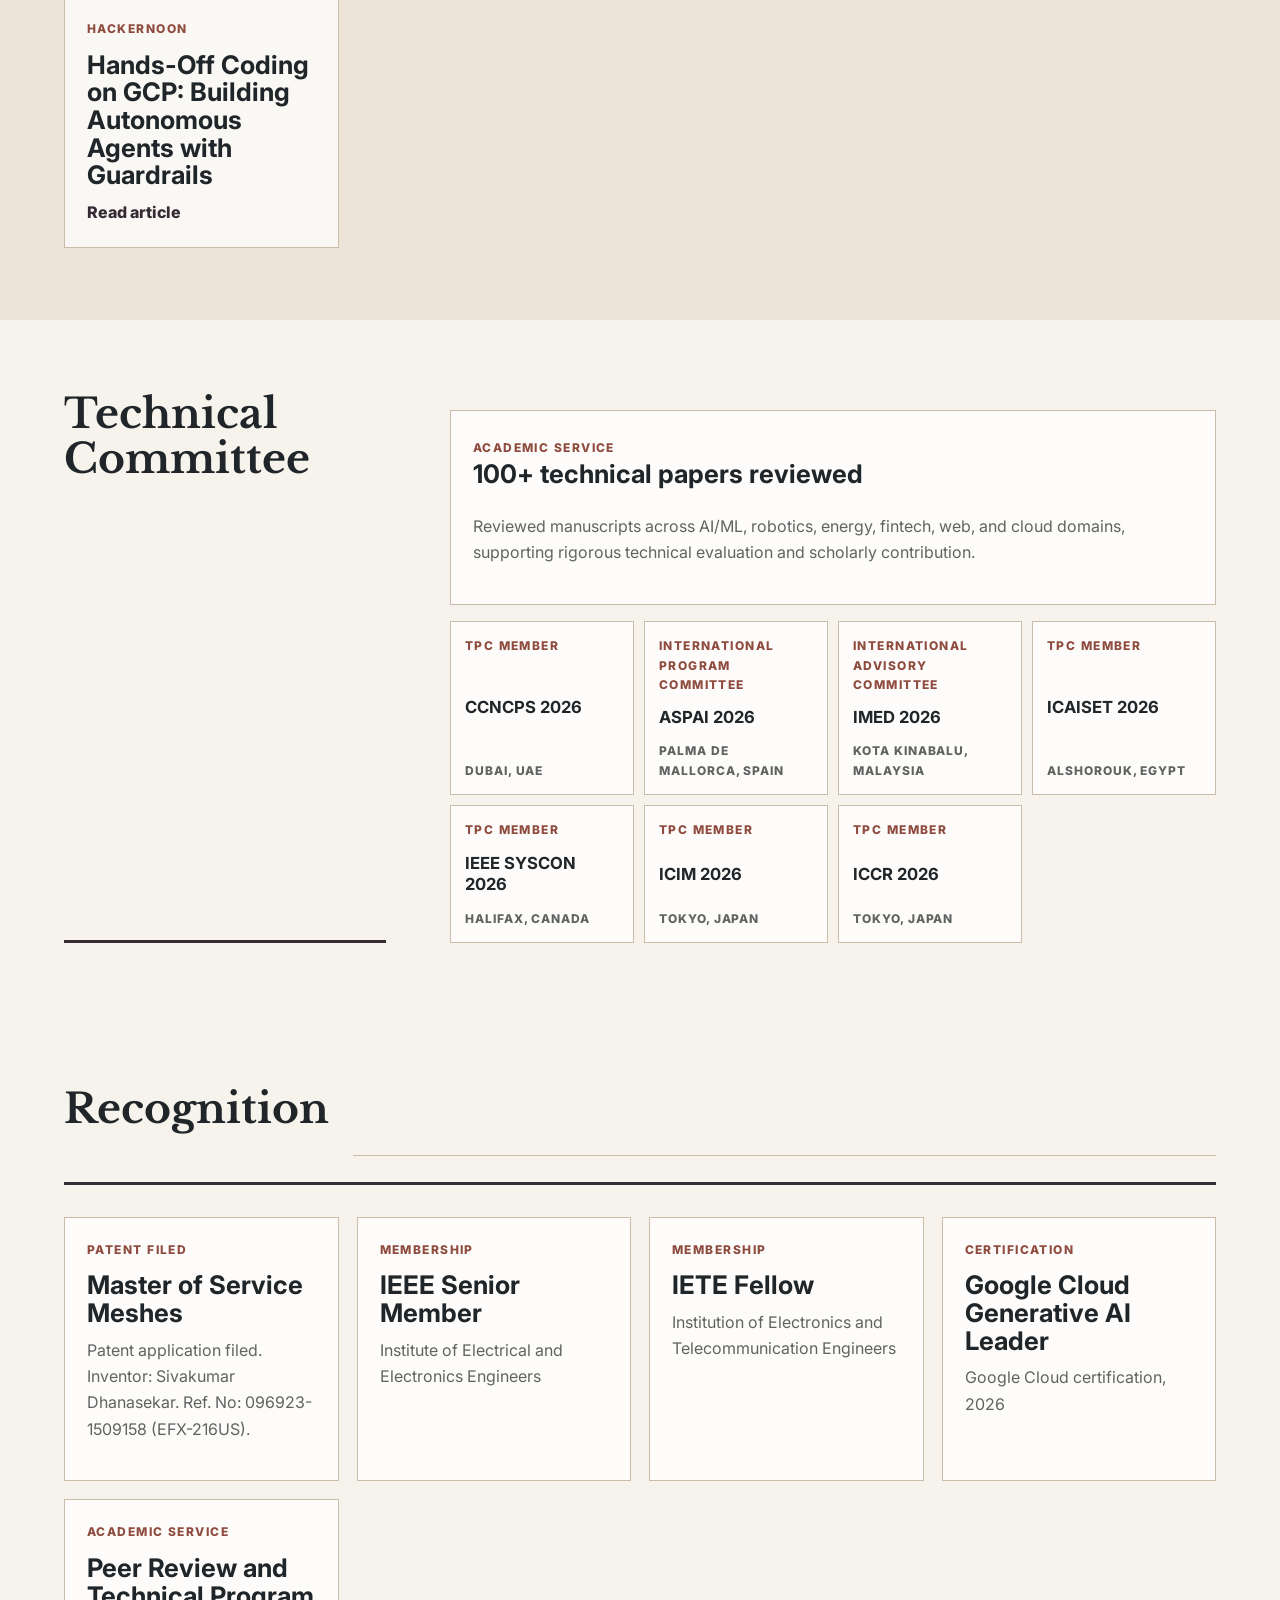
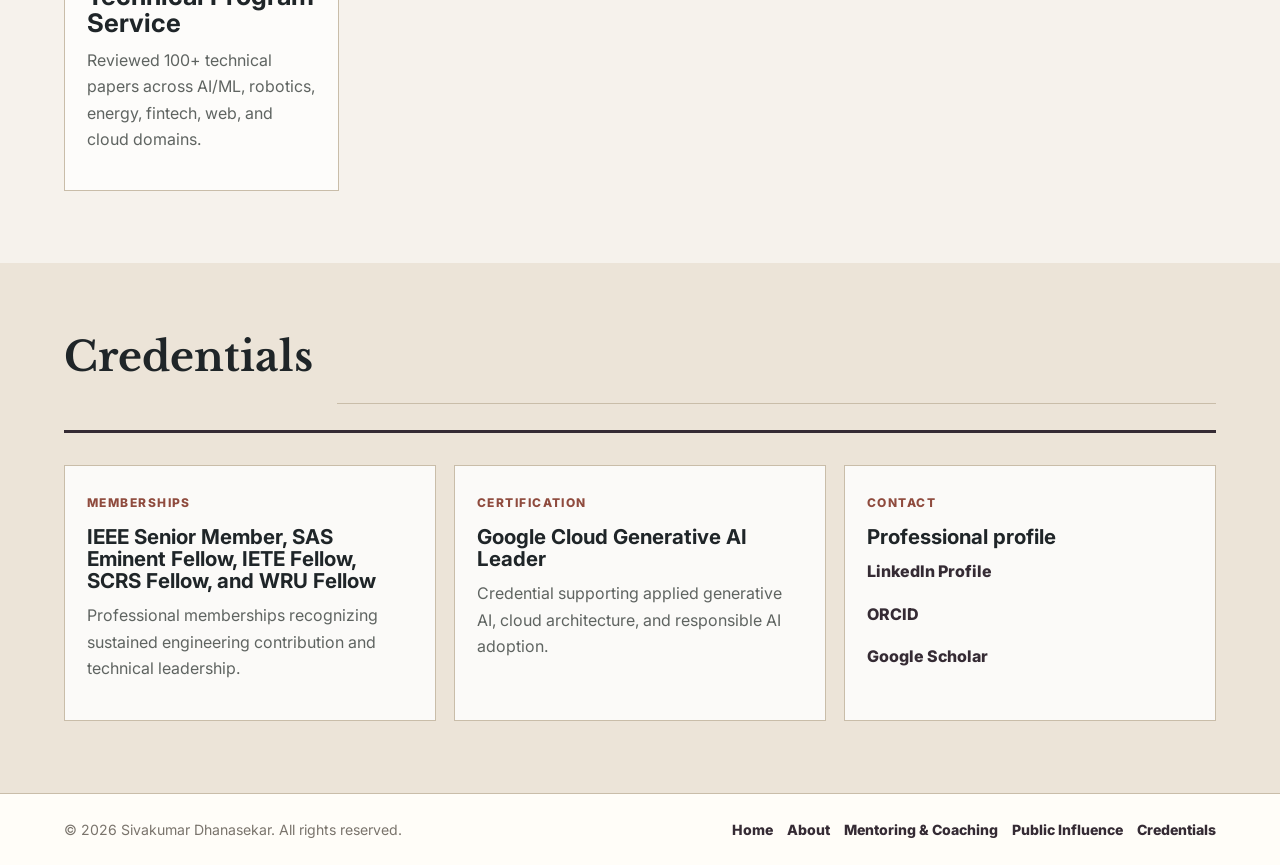
==== commit 25528dab: "Revert "Add volunteering and judging credentials" This reverts commit 388a39fe67ef08f0a2b633766e6ddf" ====
--- a/index.html
+++ b/index.html
@@ -229,29 +229,6 @@
           <p>Credential supporting applied generative AI, cloud architecture, and responsible AI adoption.</p>
         </article>
         <article>
-          <span class="label">Volunteering</span>
-          <h3>Volunteering Credentials</h3>
-          <p>Volunteer service credentials and supporting records.</p>
-        </article>
-        <article>
-          <span class="label">Judging</span>
-          <h3>Judging Credentials</h3>
-          <p><a href="assets/img/credentials/judging/c-day-judging-certificate.jpg" target="_blank" rel="noopener noreferrer">C-Day Judging Certificate</a></p>
-          <p><a href="assets/img/credentials/judging/innovation-quest-certificate.jpg" target="_blank" rel="noopener noreferrer">Innovation Quest Judging Certificate</a></p>
-          <p><a href="assets/img/credentials/judging/la-hacks-certificate.pdf" target="_blank" rel="noopener noreferrer">LA Hacks Judging Certificate</a></p>
-          <p><a href="assets/img/credentials/judging/certificate-judging-rosehack-2026.pdf" target="_blank" rel="noopener noreferrer">Rose Hack 2026 Judging Certificate</a></p>
-          <p><a href="assets/img/credentials/judging/globee-ai.pdf" target="_blank" rel="noopener noreferrer">Globee Awards - Artificial Intelligence Judge</a></p>
-          <p><a href="assets/img/credentials/judging/globee-cybersecurity.pdf" target="_blank" rel="noopener noreferrer">Globee Awards - Cybersecurity Judge</a></p>
-          <p><a href="assets/img/credentials/judging/globee-excellence.pdf" target="_blank" rel="noopener noreferrer">Globee Awards - Excellence Judge</a></p>
-          <p><a href="assets/img/credentials/judging/judge-sd-spring-2026-follow-up.pdf" target="_blank" rel="noopener noreferrer">San Diego Spring 2026 Judge Follow-Up</a></p>
-          <p><a href="assets/img/credentials/judging/1s3a1504.jpg" target="_blank" rel="noopener noreferrer">Judging Gallery - 1S3A1504</a></p>
-          <p><a href="assets/img/credentials/judging/35.jpg" target="_blank" rel="noopener noreferrer">Judging Gallery - 35</a></p>
-          <p><a href="assets/img/credentials/judging/img-5275.jpg" target="_blank" rel="noopener noreferrer">Judging Gallery - IMG 5275</a></p>
-          <p><a href="assets/img/credentials/judging/img-5342.jpg" target="_blank" rel="noopener noreferrer">Judging Gallery - IMG 5342</a></p>
-          <p><a href="assets/img/credentials/judging/img-5353.jpg" target="_blank" rel="noopener noreferrer">Judging Gallery - IMG 5353</a></p>
-          <p><a href="assets/img/credentials/judging/whatsapp-image-2026-04-27-214713.jpeg" target="_blank" rel="noopener noreferrer">Judging Gallery - April 2026</a></p>
-        </article>
-        <article>
           <span class="label">Contact</span>
           <h3>Professional profile</h3>
           <p><a href="https://www.linkedin.com/in/sivakumar-dhanasekar/" target="_blank" rel="noopener noreferrer">LinkedIn Profile</a></p>
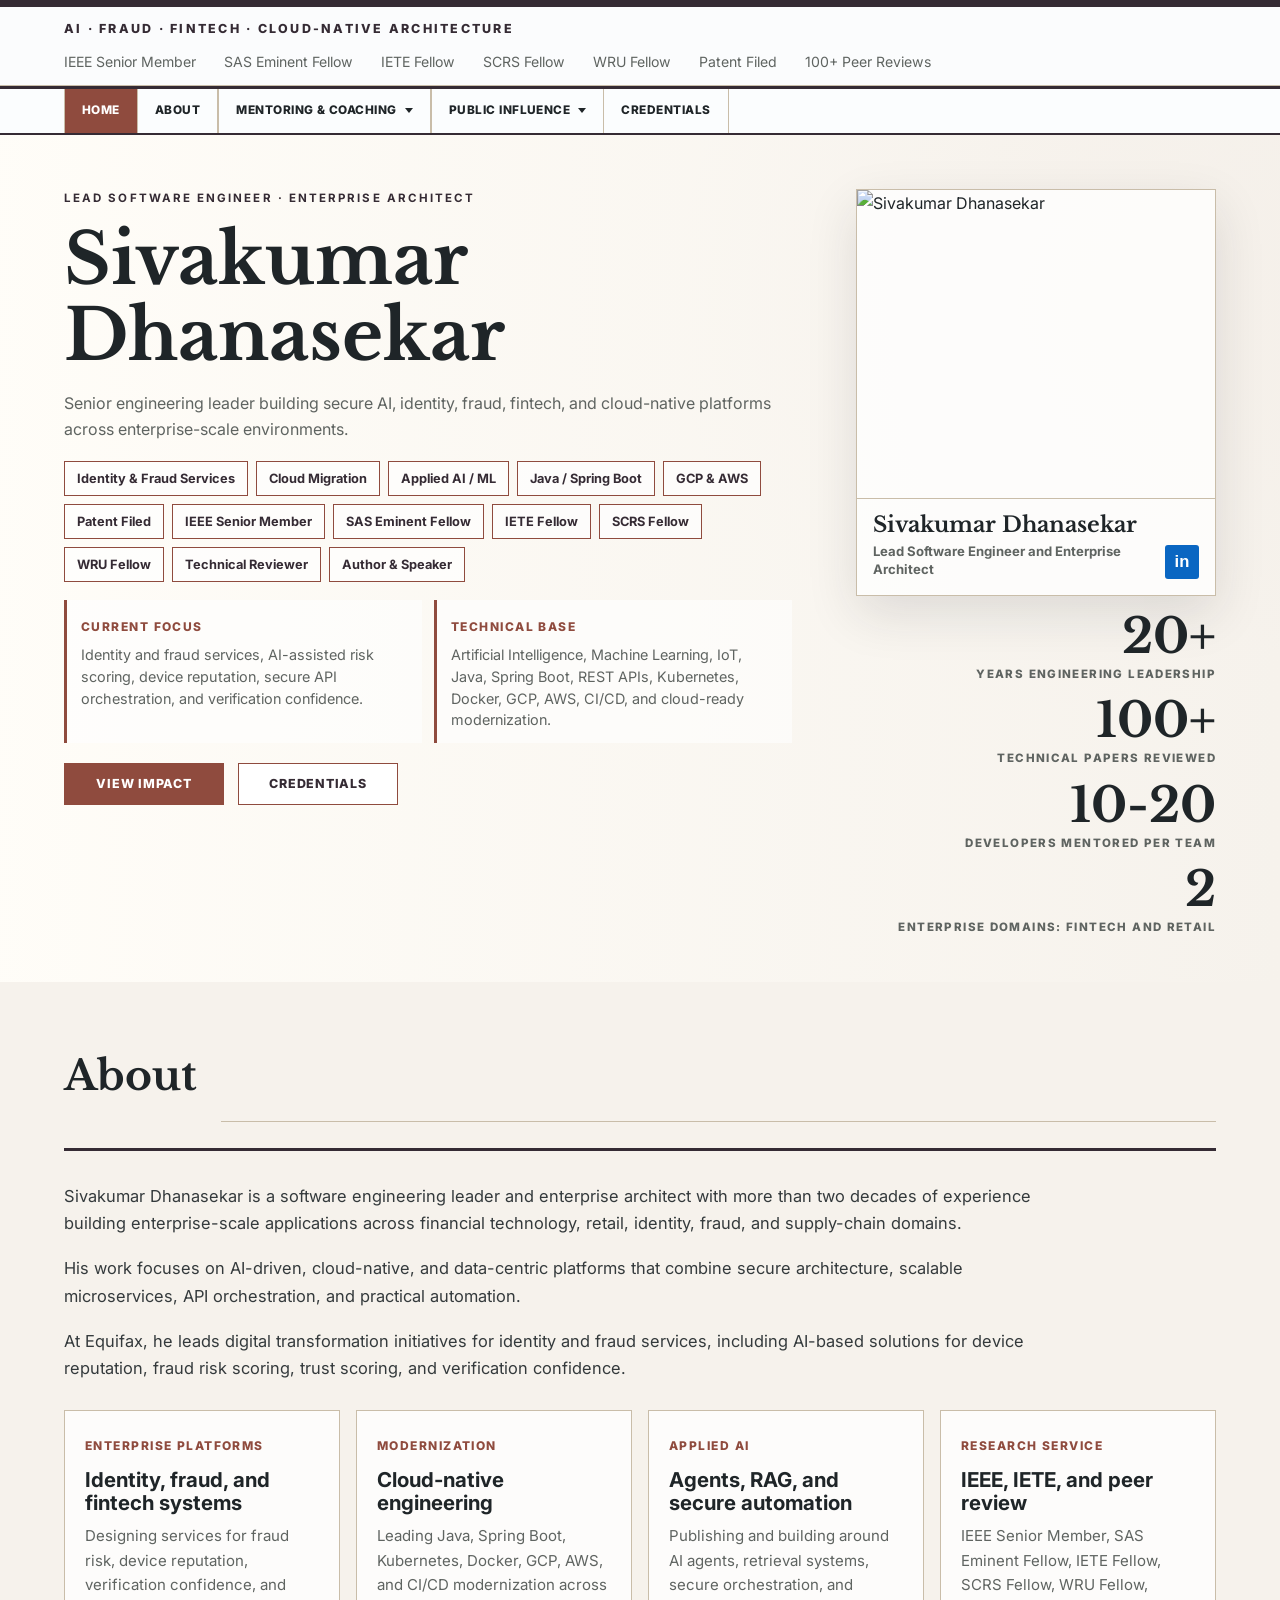
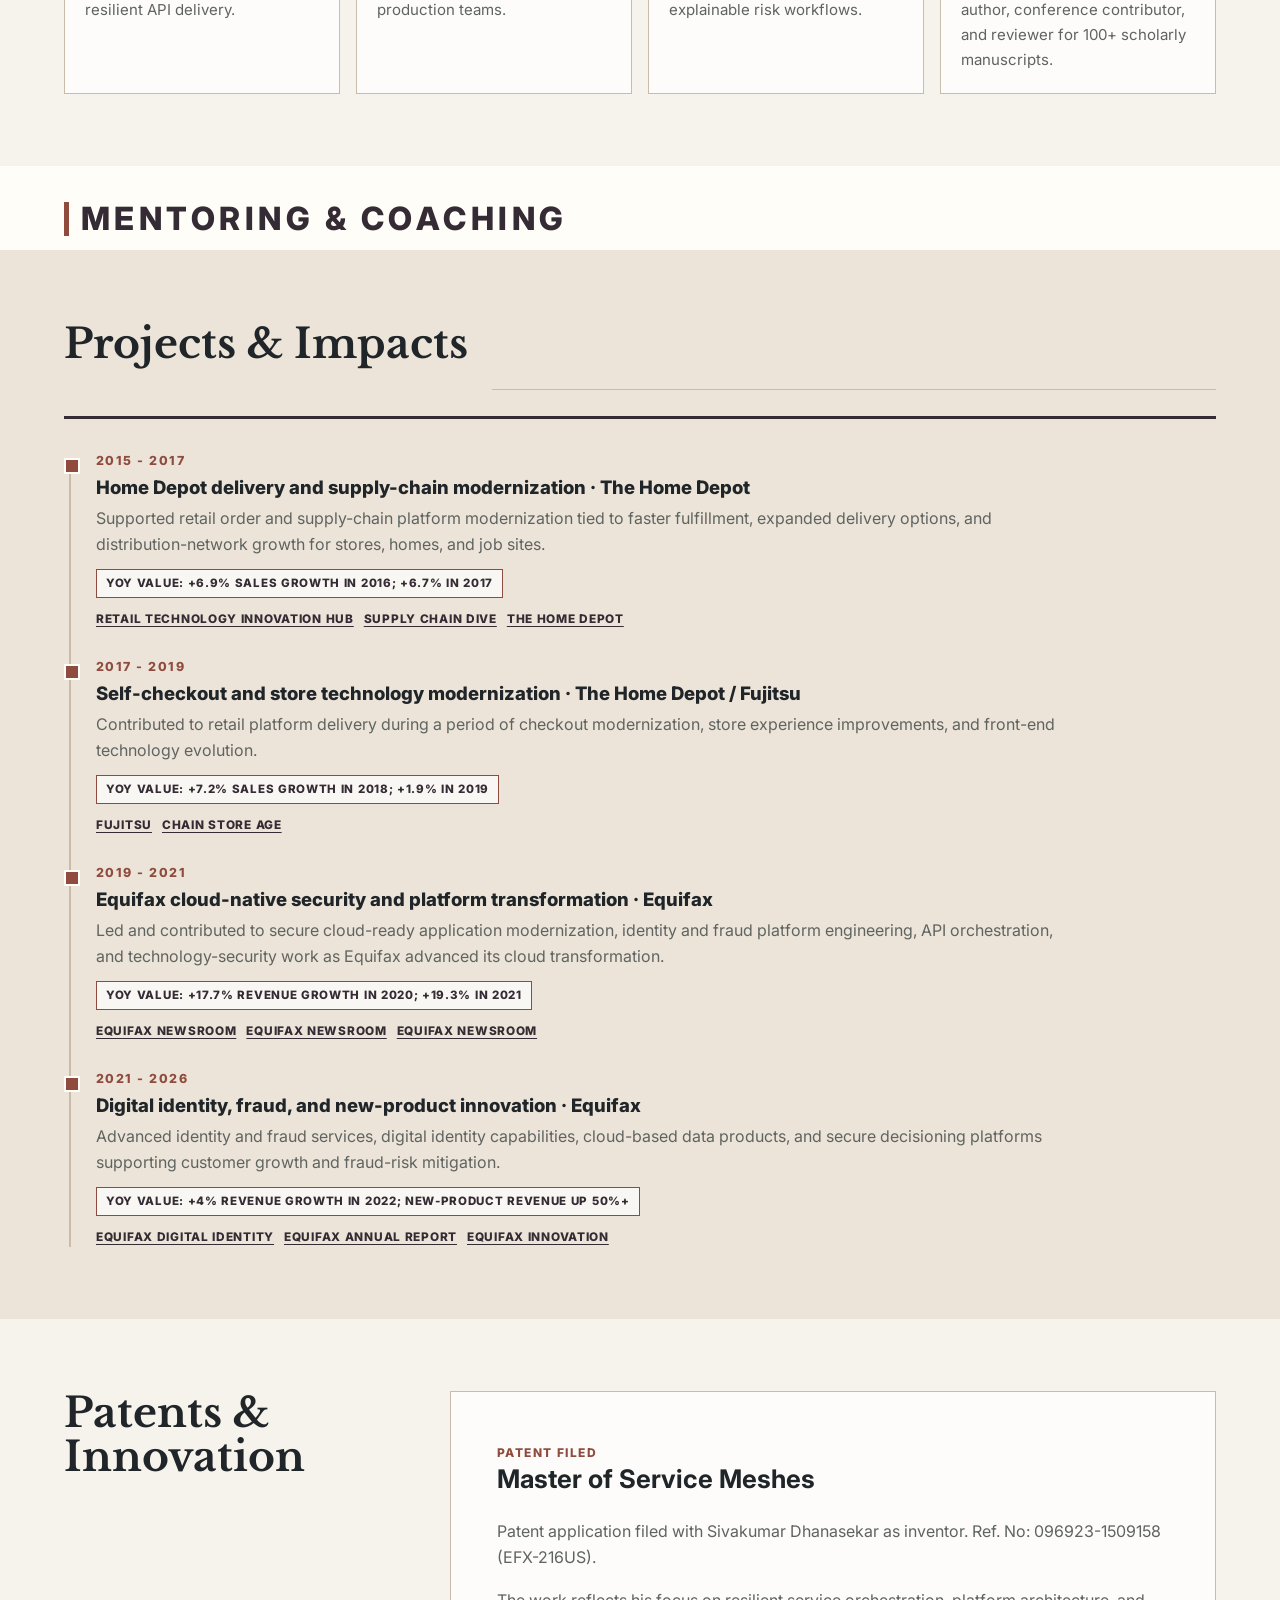
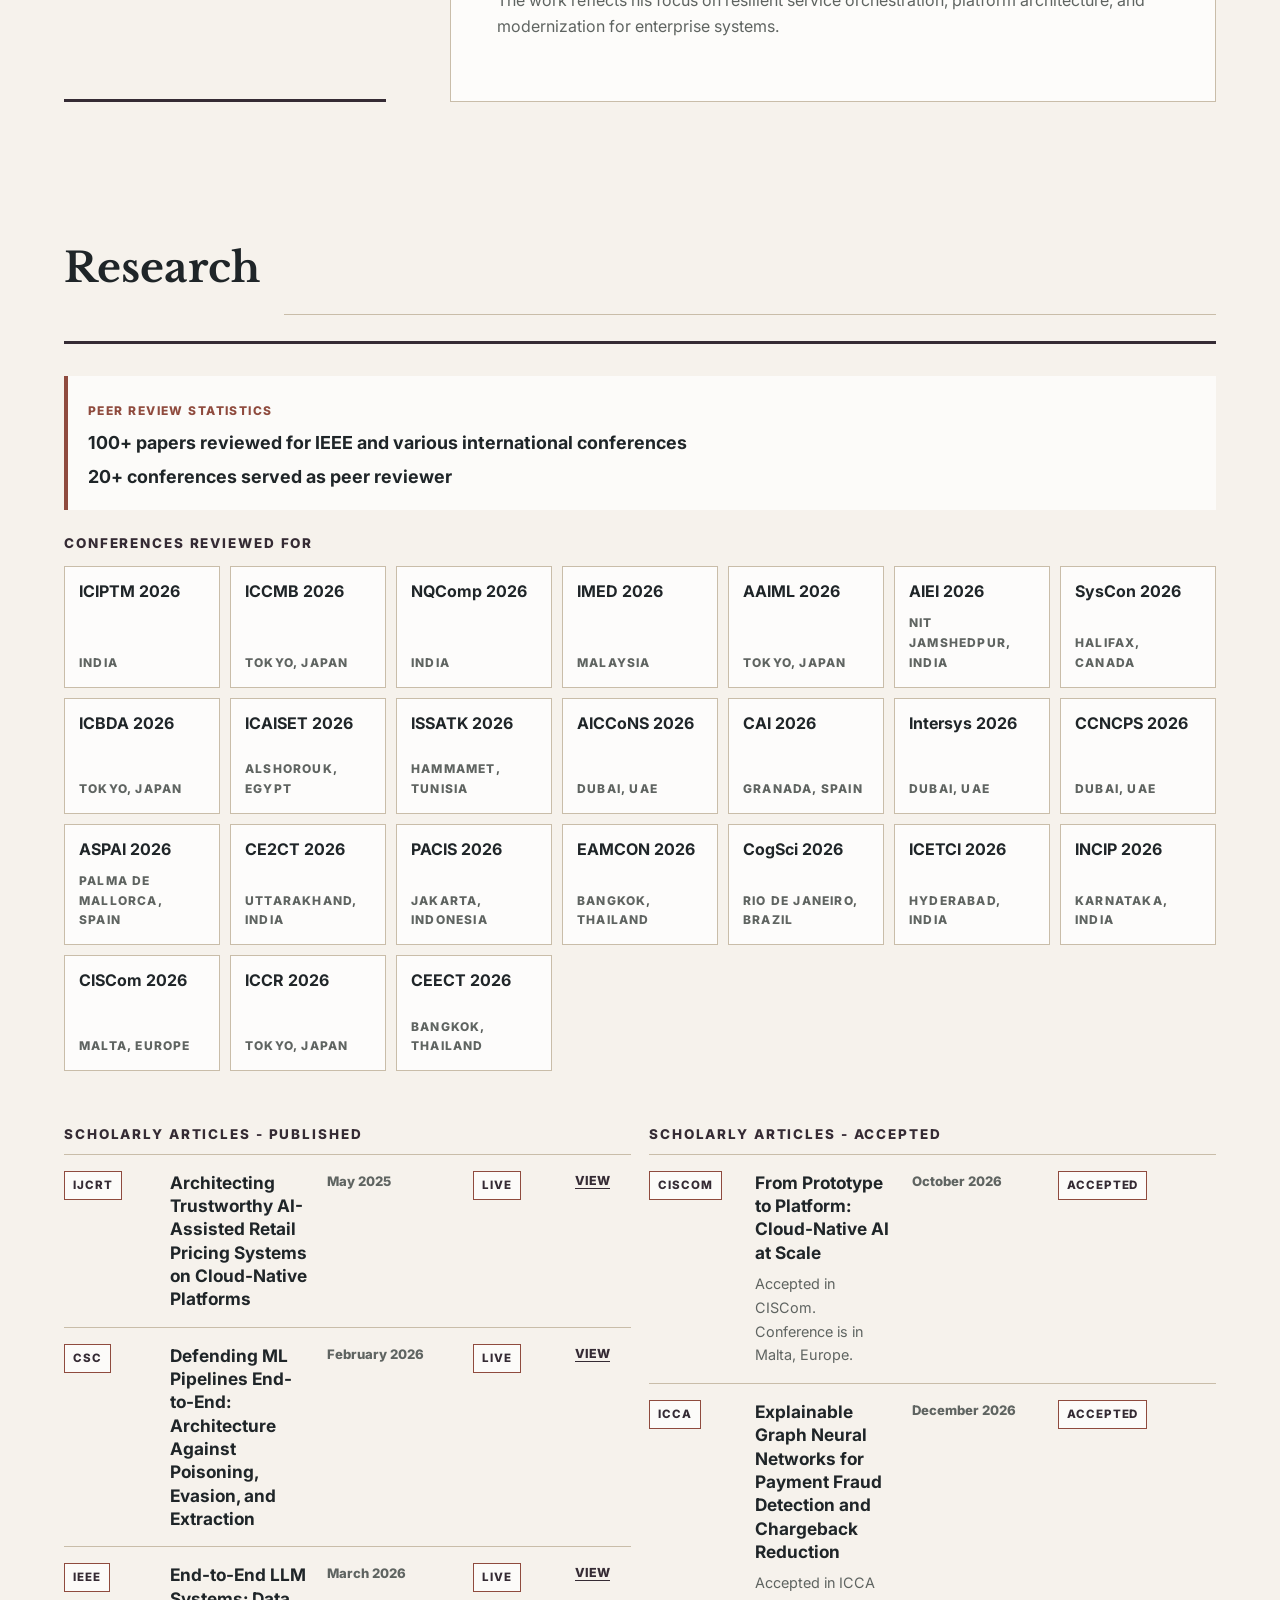
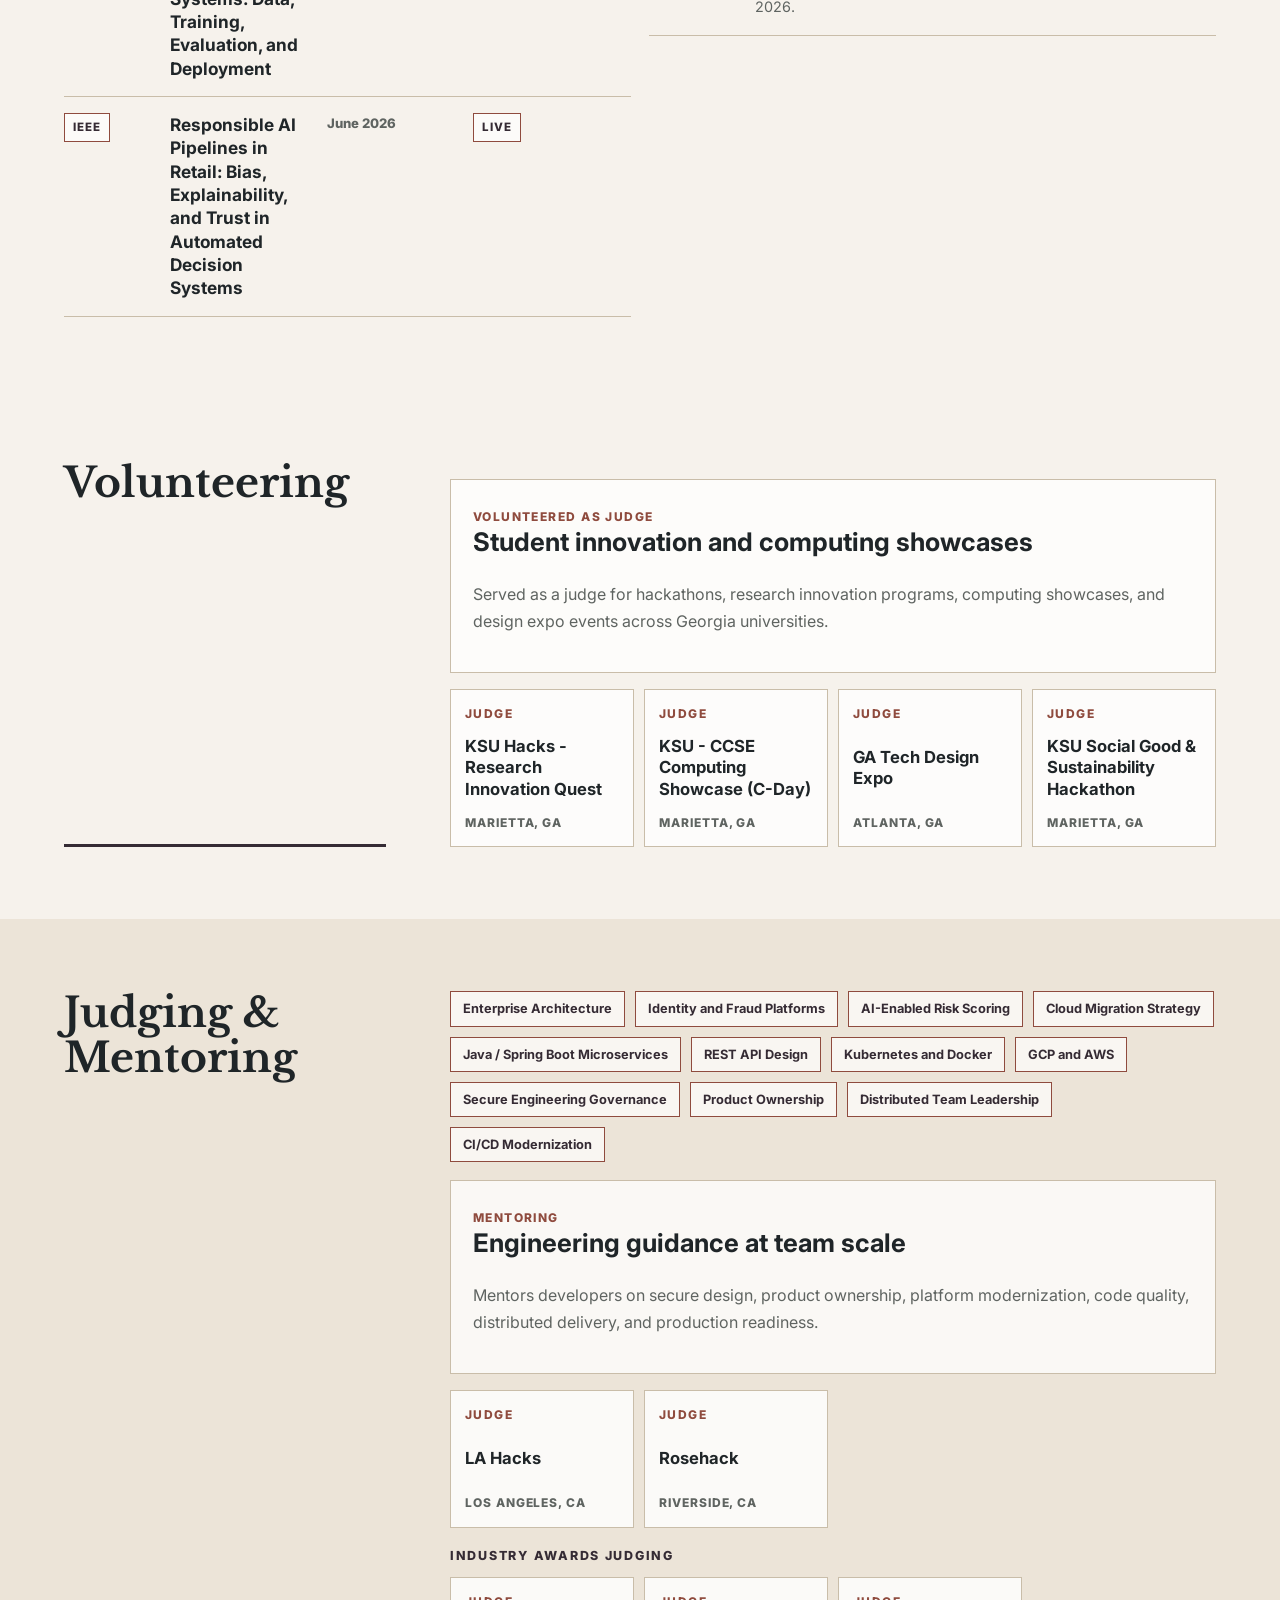
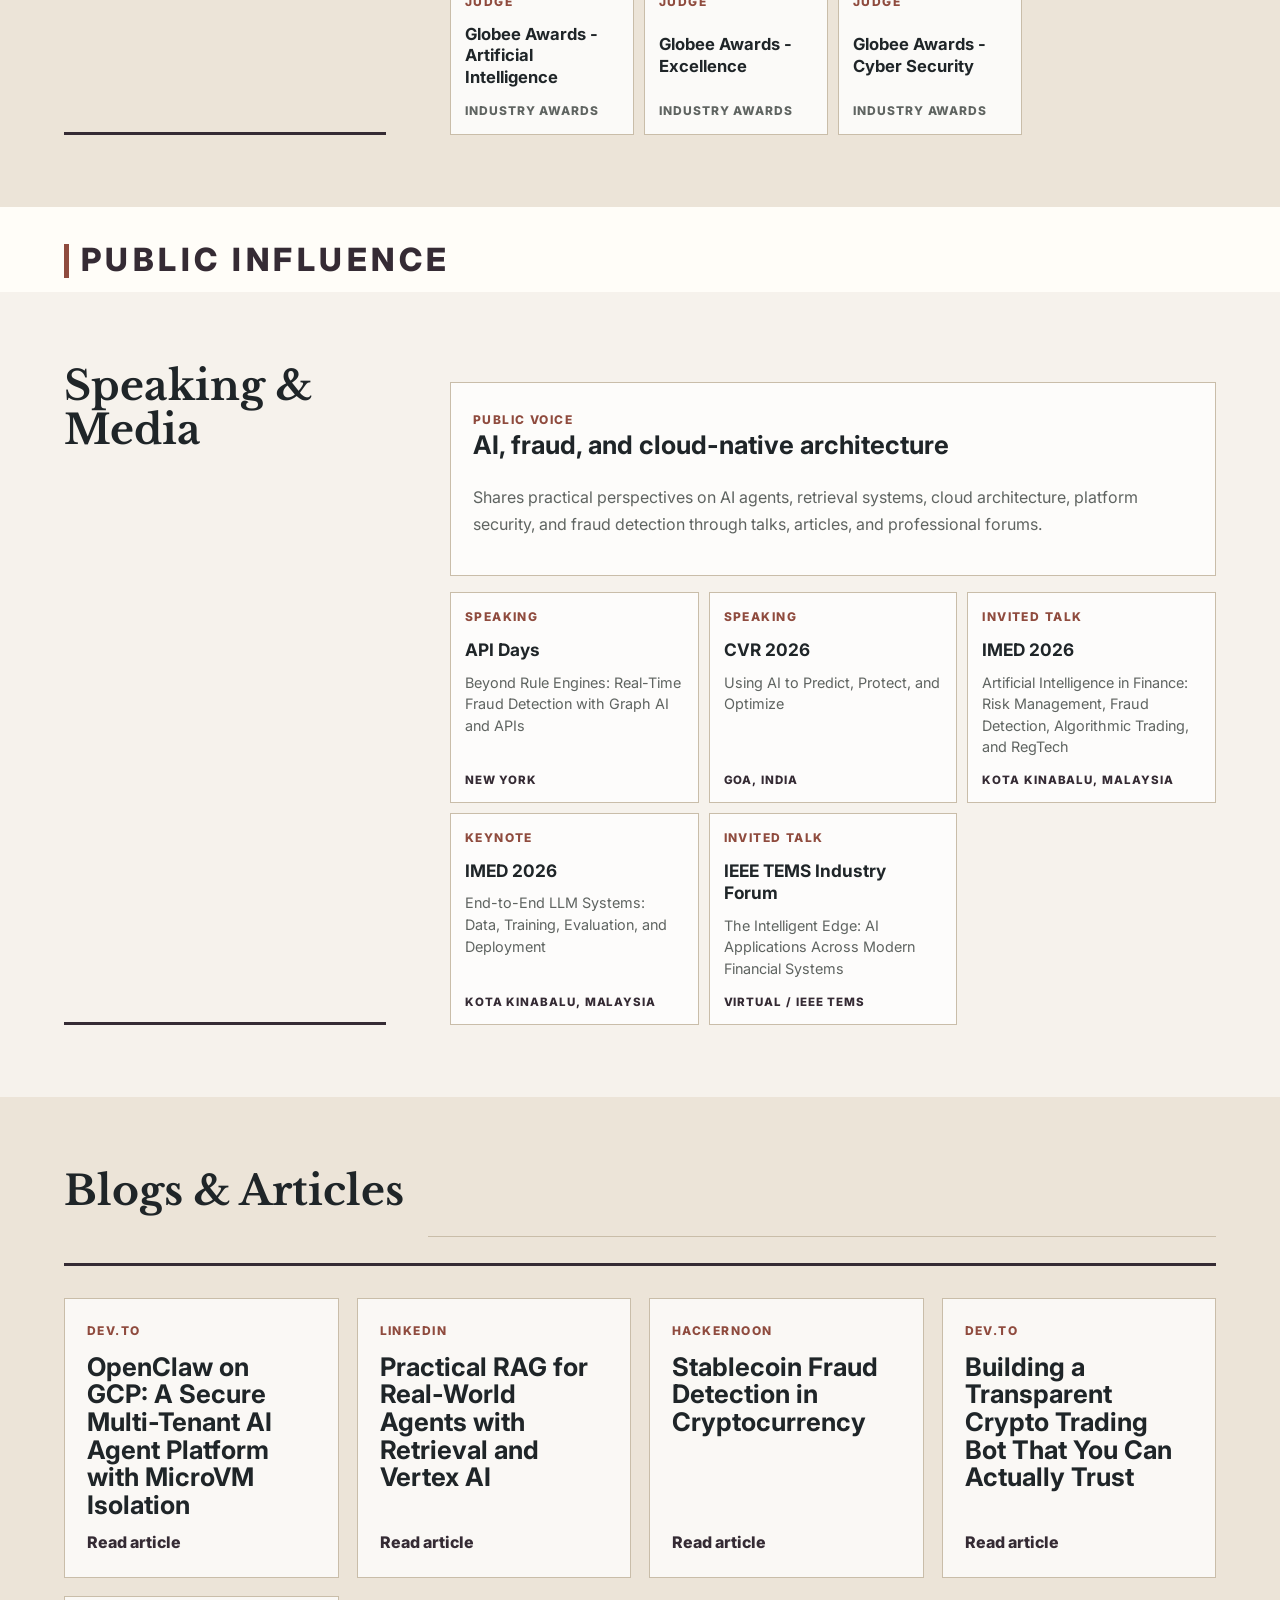
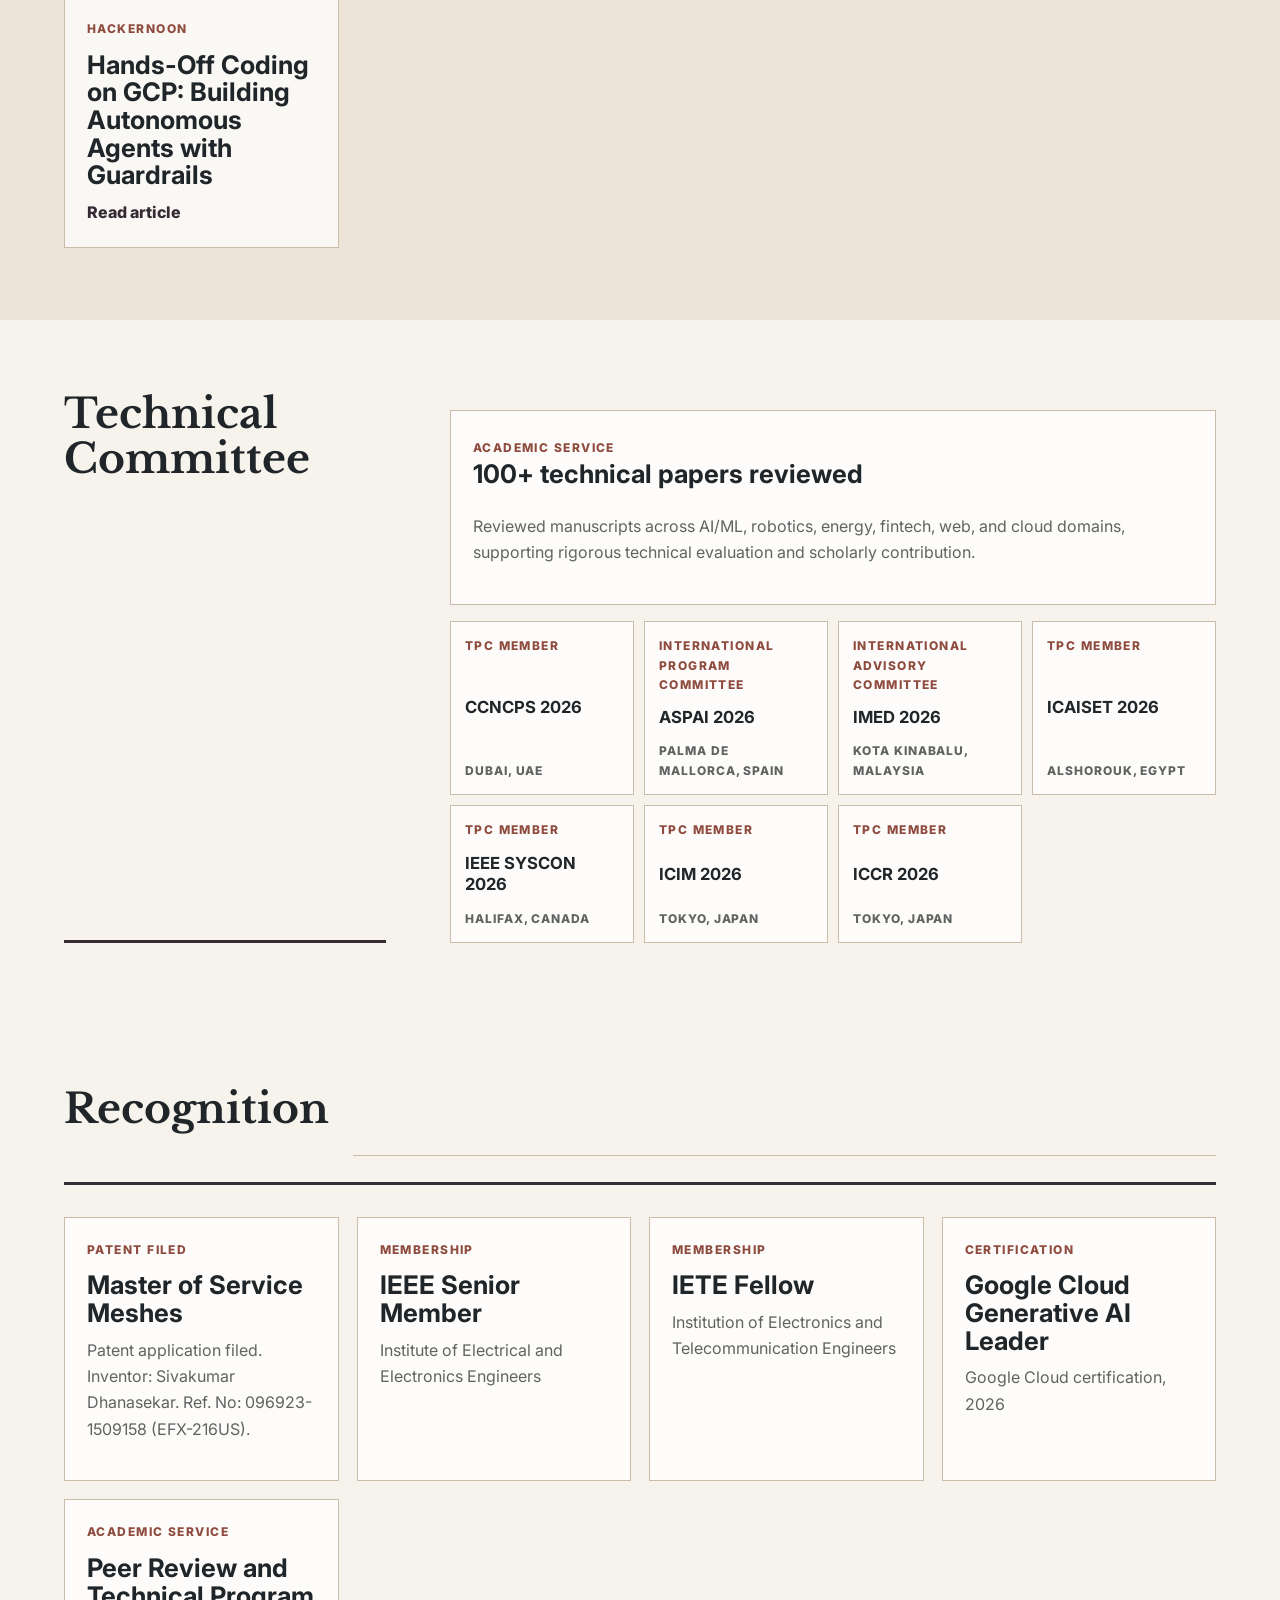
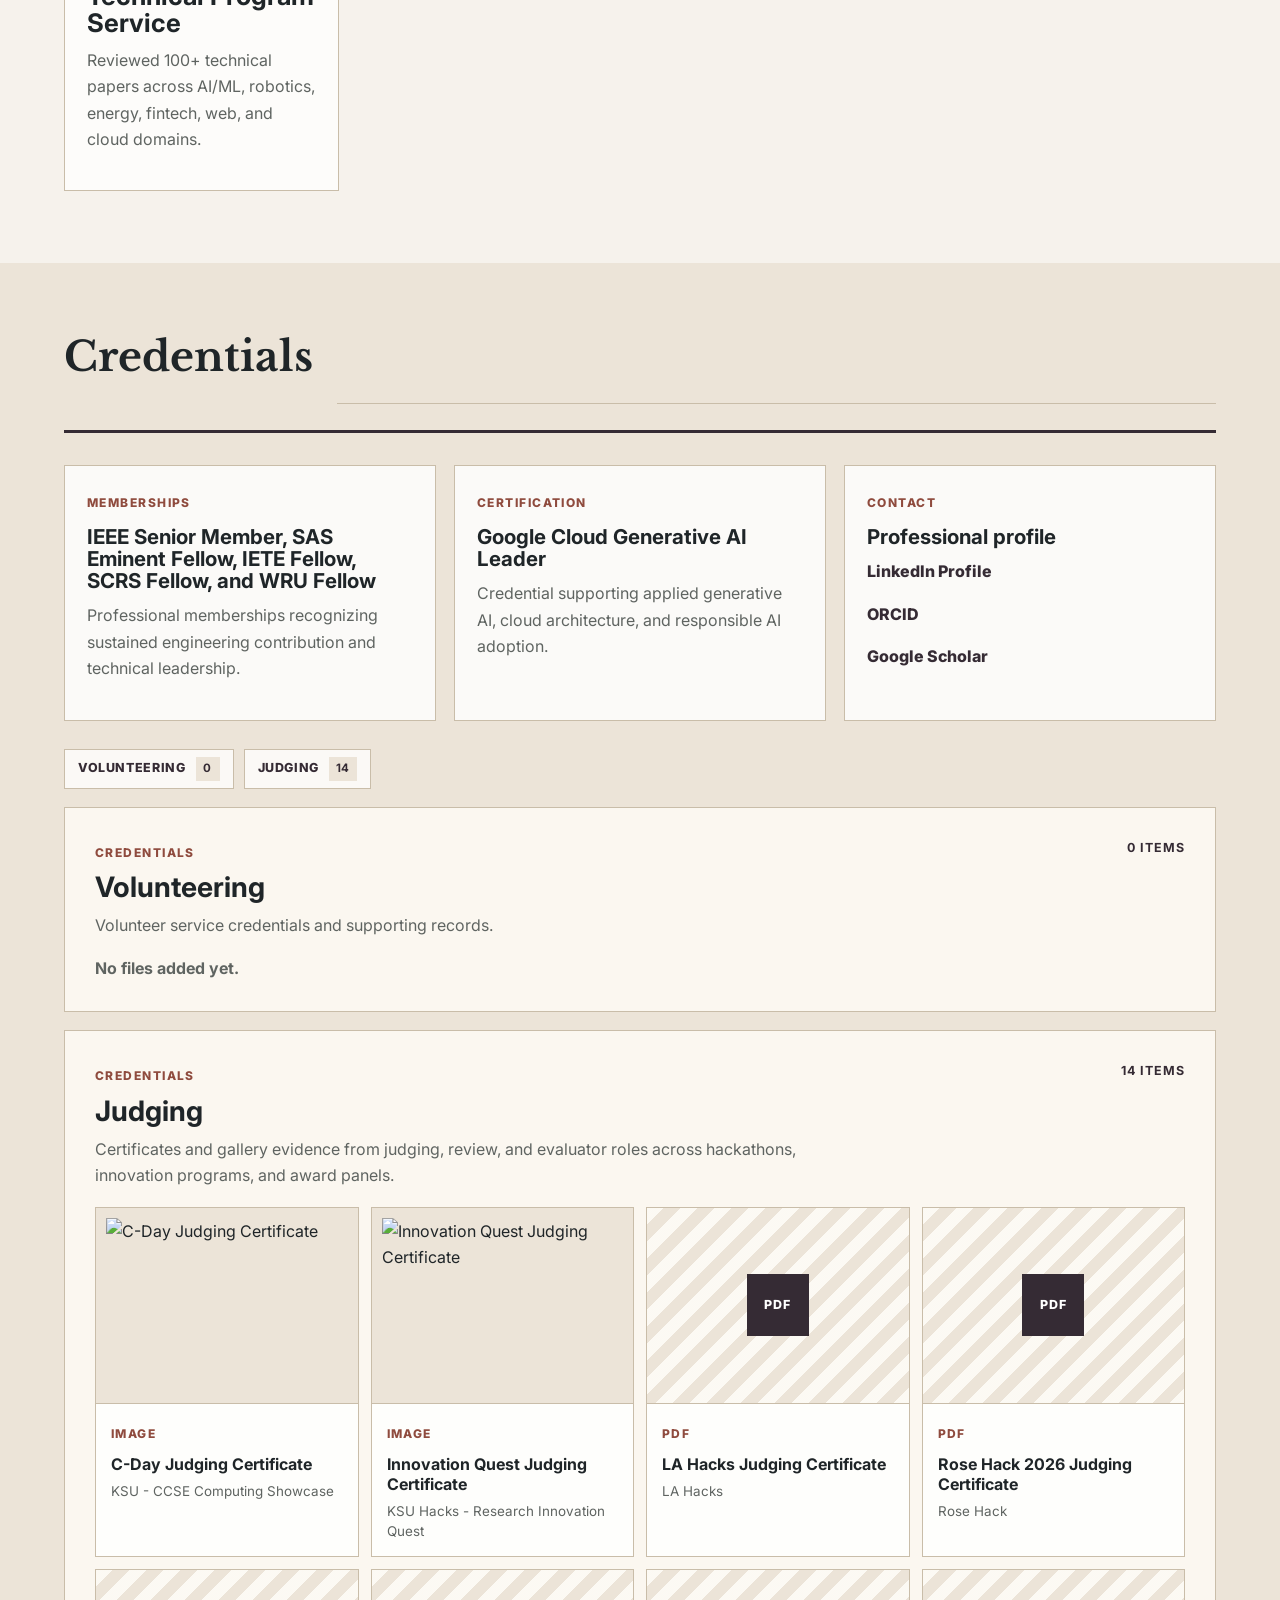
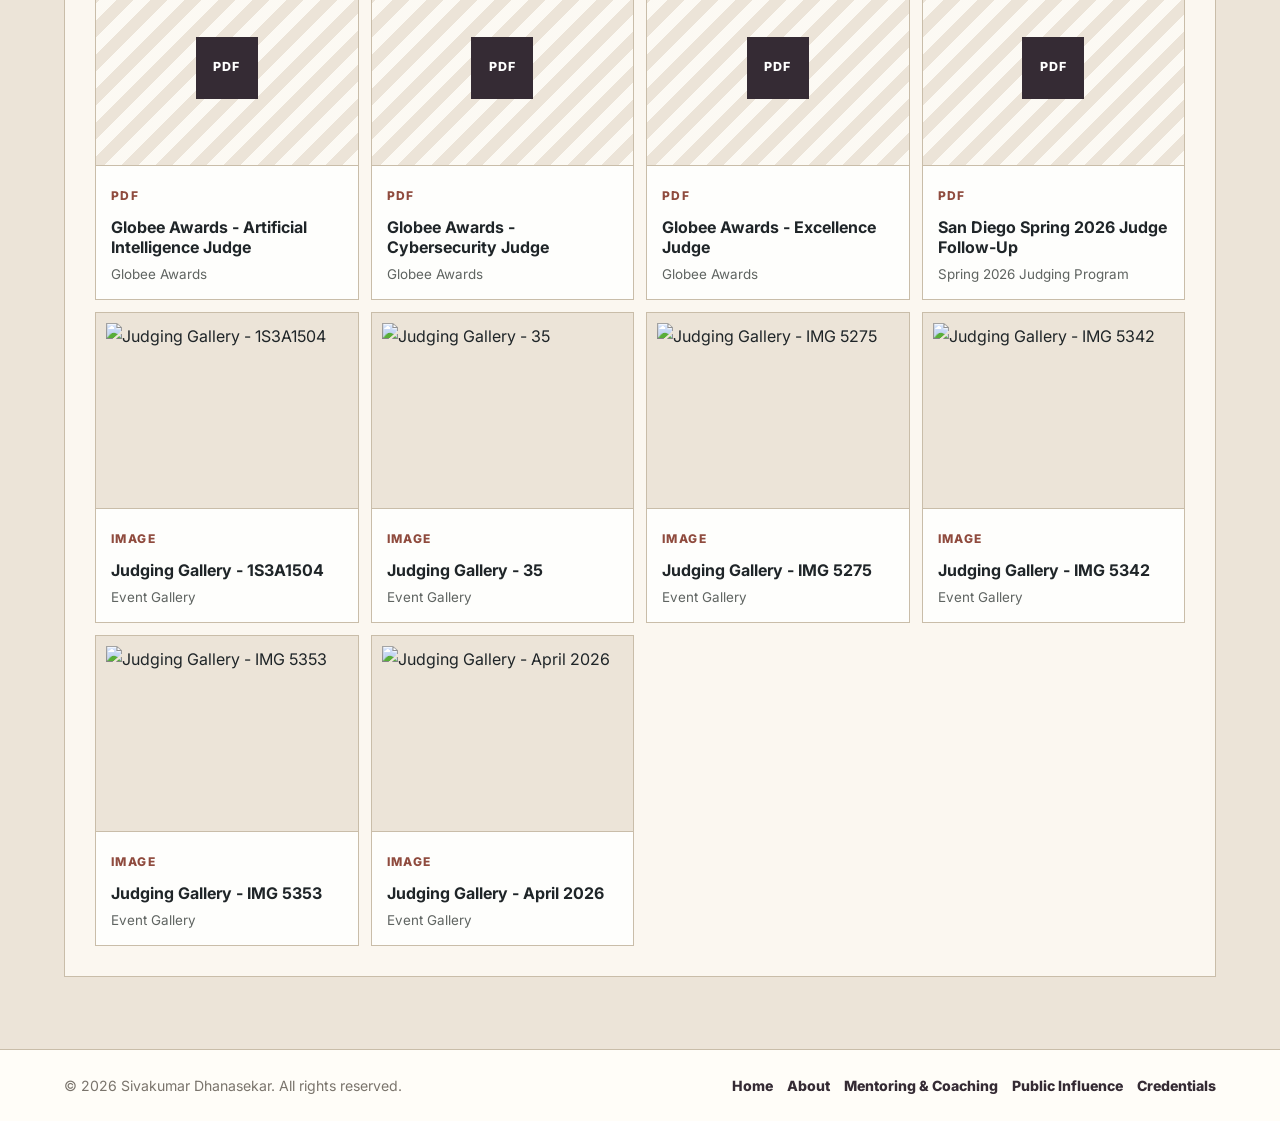
==== commit 32192230: "Revert "Keep credential links in existing format" This reverts commit db2aabca0d4cc3bc2b4c8ac9794557" ====
--- a/index.html
+++ b/index.html
@@ -236,6 +236,7 @@
           <p><a href="https://scholar.google.com/citations?hl=en&amp;view_op=list_works&amp;gmla=AF9nlQuWvcmVU3Jiwy2sTZWU1YnetCQFeld8bWHsDEs6aV11INeN5UY08_jlrw19jPD6ZeYXnvA2nVvTby2wxA&amp;user=gBVP1LUAAAAJ" target="_blank" rel="noopener noreferrer">Google Scholar</a></p>
         </article>
       </div>
+      <div class="credential-subdivisions" data-render="credential-subdivisions"></div>
     </section>
   </main>
 
--- a/assets/css/styles.css
+++ b/assets/css/styles.css
@@ -985,6 +985,169 @@
   font-weight: 800;
 }
 
+.credential-subdivisions {
+  margin-top: 28px;
+}
+
+.credential-subdivision-refs {
+  display: flex;
+  flex-wrap: wrap;
+  gap: 10px;
+  margin-bottom: 18px;
+}
+
+.credential-subdivision-ref {
+  display: inline-flex;
+  align-items: center;
+  gap: 10px;
+  min-height: 38px;
+  padding: 7px 13px;
+  border: 1px solid var(--line);
+  background: rgba(255, 255, 255, 0.78);
+  color: var(--accent-dark);
+  font-size: 0.78rem;
+  font-weight: 800;
+  letter-spacing: 0.05em;
+  text-transform: uppercase;
+}
+
+.credential-subdivision-ref:hover,
+.credential-subdivision-ref:focus-visible {
+  color: var(--white);
+  background: var(--accent);
+  outline: none;
+}
+
+.credential-subdivision-ref strong {
+  display: inline-grid;
+  place-items: center;
+  min-width: 24px;
+  height: 24px;
+  padding: 0 7px;
+  background: var(--panel);
+  color: var(--accent-dark);
+  font-size: 0.72rem;
+}
+
+.credential-subdivision {
+  scroll-margin-top: 92px;
+  margin-top: 18px;
+  padding: clamp(20px, 4vw, 30px);
+  border: 1px solid var(--line);
+  background: rgba(255, 253, 248, 0.78);
+}
+
+.credential-subdivision-head {
+  display: flex;
+  justify-content: space-between;
+  gap: 18px;
+  margin-bottom: 10px;
+}
+
+.credential-subdivision-head h3 {
+  margin: 8px 0 0;
+  font-size: clamp(1.35rem, 2.2vw, 2rem);
+}
+
+.credential-subdivision-head > strong {
+  flex: 0 0 auto;
+  color: var(--accent-dark);
+  font-size: 0.78rem;
+  letter-spacing: 0.08em;
+  text-transform: uppercase;
+}
+
+.credential-subdivision-desc,
+.credential-empty {
+  max-width: 780px;
+  color: var(--muted);
+}
+
+.credential-empty {
+  margin: 0;
+  font-weight: 700;
+}
+
+.credential-media-grid {
+  display: grid;
+  grid-template-columns: repeat(auto-fit, minmax(210px, 1fr));
+  gap: 12px;
+  margin-top: 18px;
+}
+
+.credential-media-card {
+  display: flex;
+  flex-direction: column;
+  min-height: 260px;
+  border: 1px solid var(--line);
+  background: rgba(255, 255, 255, 0.84);
+  transition: transform 0.18s ease, border-color 0.18s ease, background 0.18s ease;
+}
+
+.credential-media-card:hover,
+.credential-media-card:focus-visible {
+  transform: translateY(-3px);
+  border-color: var(--accent);
+  background: var(--white);
+  outline: none;
+}
+
+.credential-media-thumb {
+  display: grid;
+  place-items: center;
+  aspect-ratio: 4 / 3;
+  overflow: hidden;
+  border-bottom: 1px solid var(--line);
+  background: var(--panel);
+}
+
+.credential-media-thumb img {
+  width: 100%;
+  height: 100%;
+  object-fit: contain;
+  padding: 10px;
+}
+
+.credential-doc-thumb {
+  display: grid;
+  place-items: center;
+  width: 100%;
+  height: 100%;
+  background:
+    repeating-linear-gradient(135deg, rgba(255, 253, 248, 0.86) 0 12px, rgba(236, 228, 216, 0.9) 12px 24px);
+}
+
+.credential-doc-thumb span {
+  display: inline-grid;
+  place-items: center;
+  min-width: 62px;
+  min-height: 62px;
+  padding: 12px;
+  color: var(--white);
+  background: var(--accent-dark);
+  font-size: 0.78rem;
+  font-weight: 800;
+  letter-spacing: 0.08em;
+}
+
+.credential-media-copy {
+  padding: 15px;
+}
+
+.credential-media-copy h4 {
+  margin: 9px 0 8px;
+  color: var(--ink);
+  font-size: 1rem;
+  line-height: 1.25;
+}
+
+.credential-media-copy p {
+  margin: 0;
+  color: var(--muted);
+  font-size: 0.84rem;
+  line-height: 1.45;
+}
+
 .contact {
   display: grid;
   grid-template-columns: minmax(240px, 0.42fr) minmax(0, 1fr);
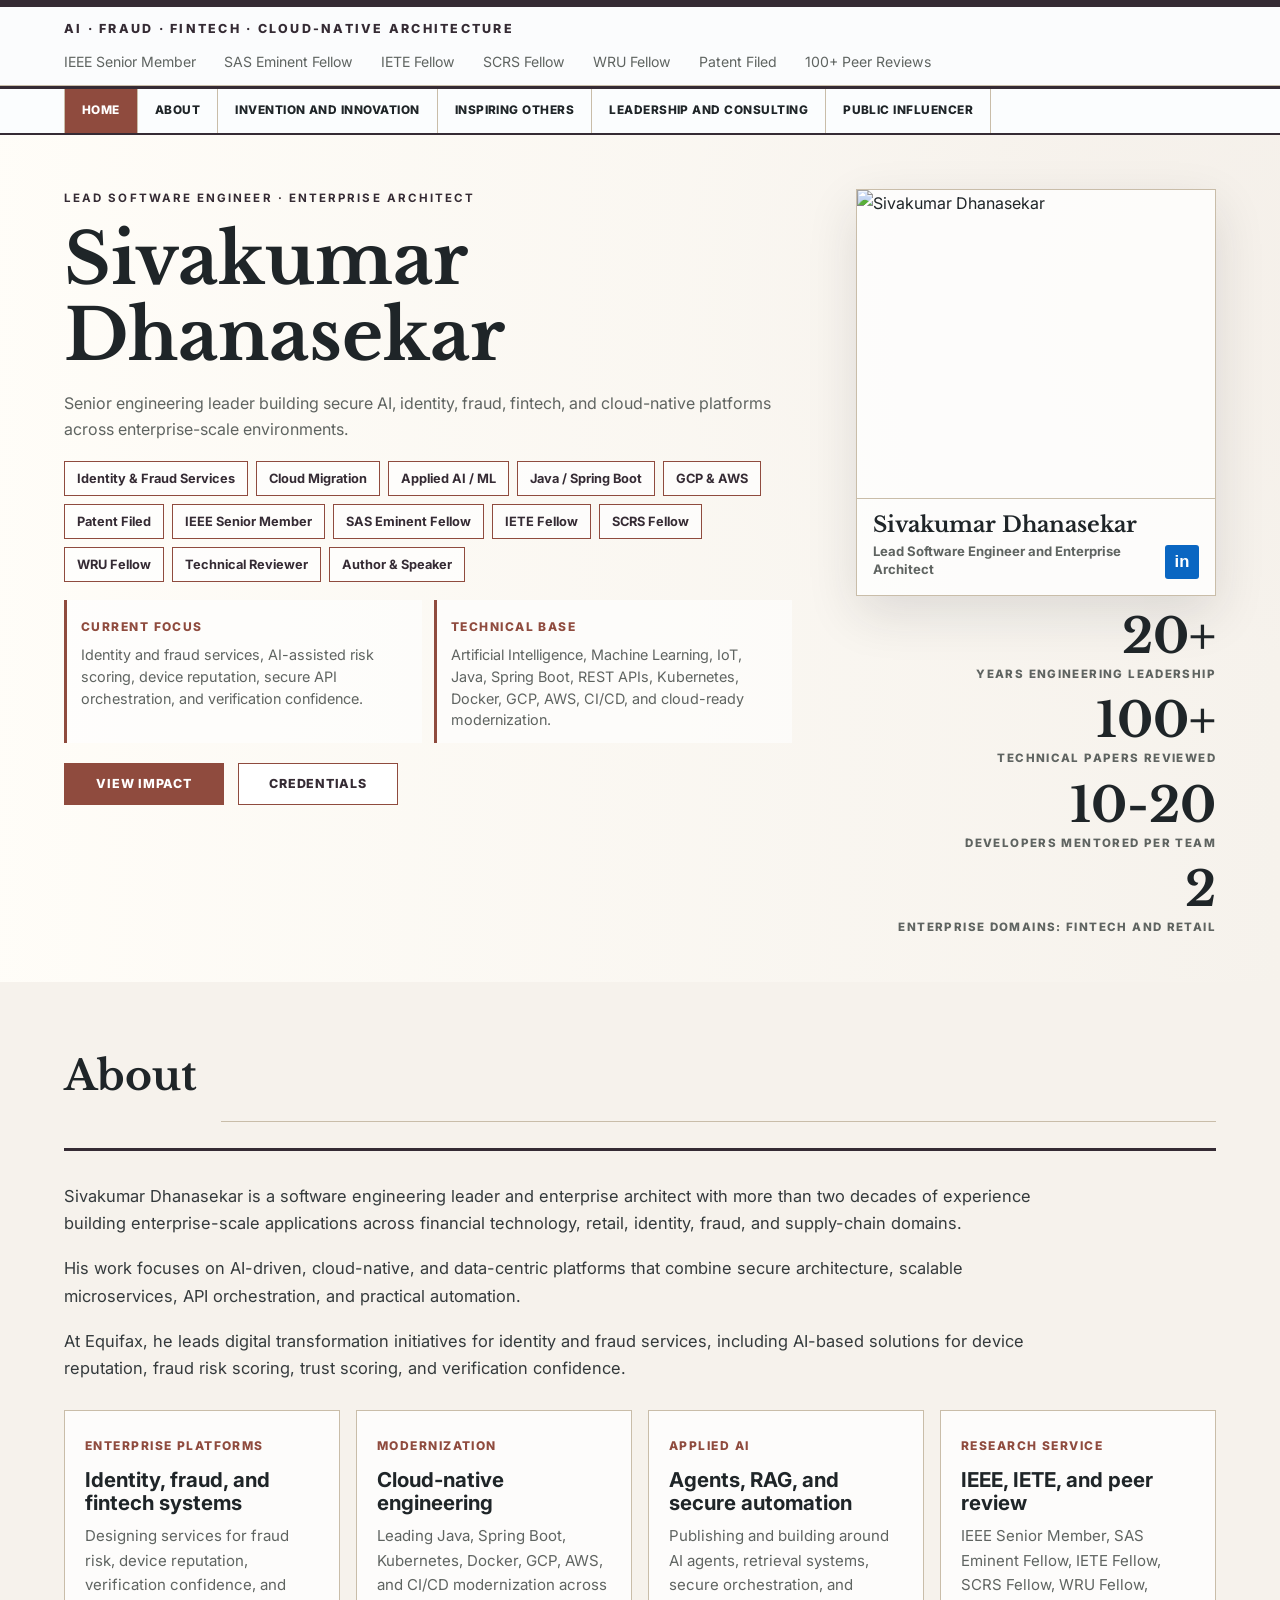
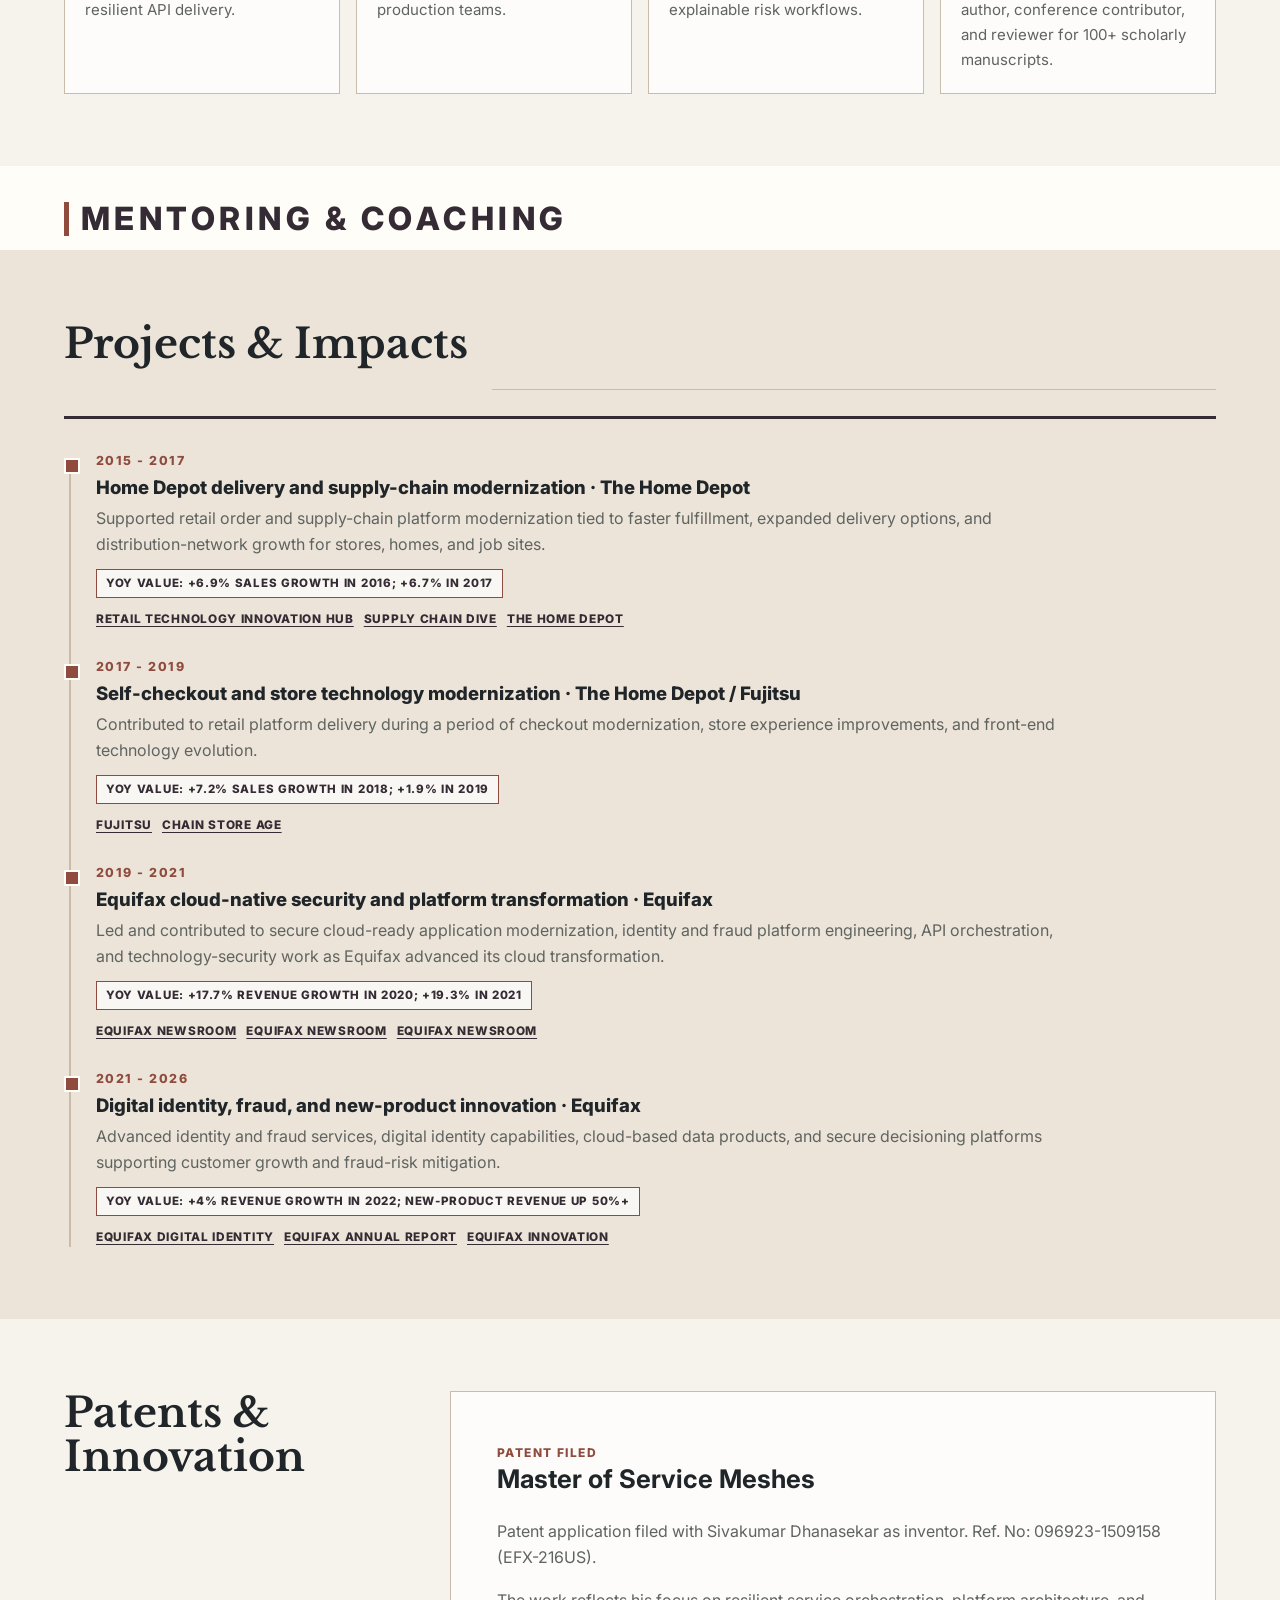
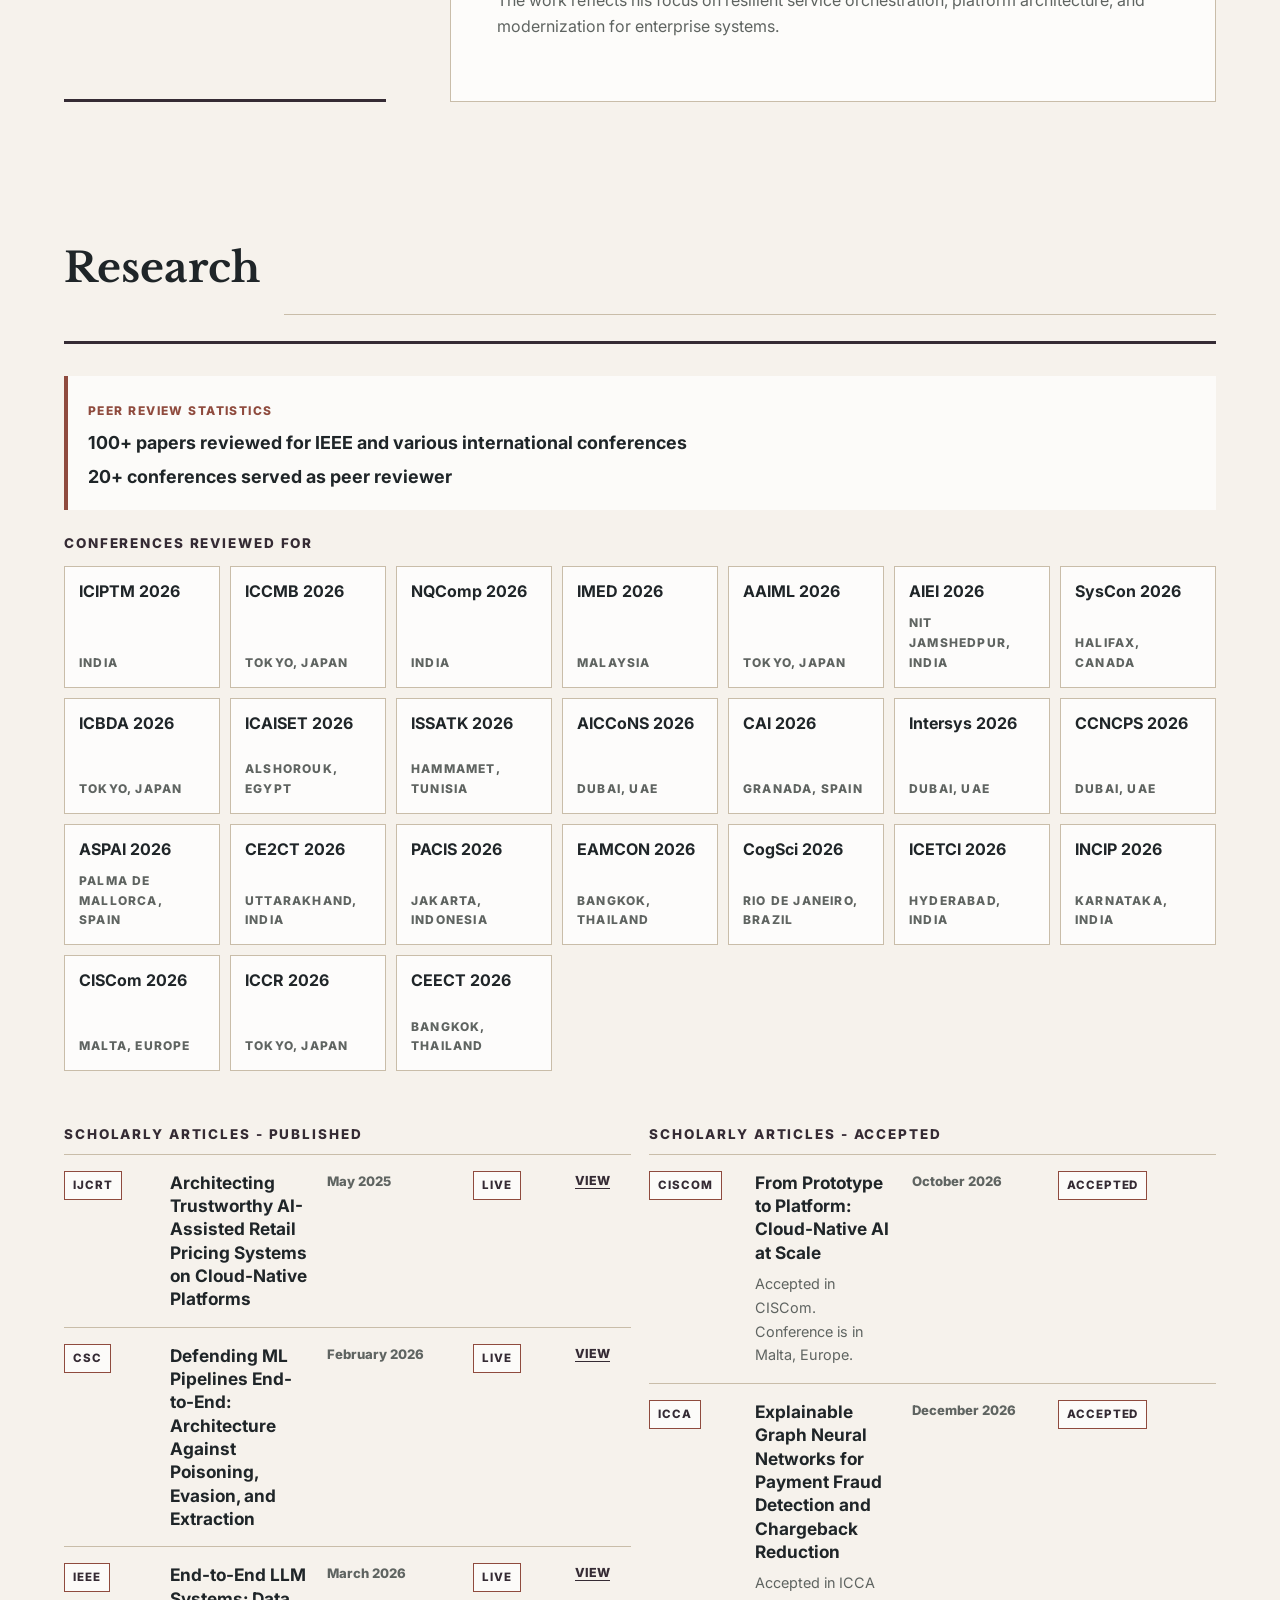
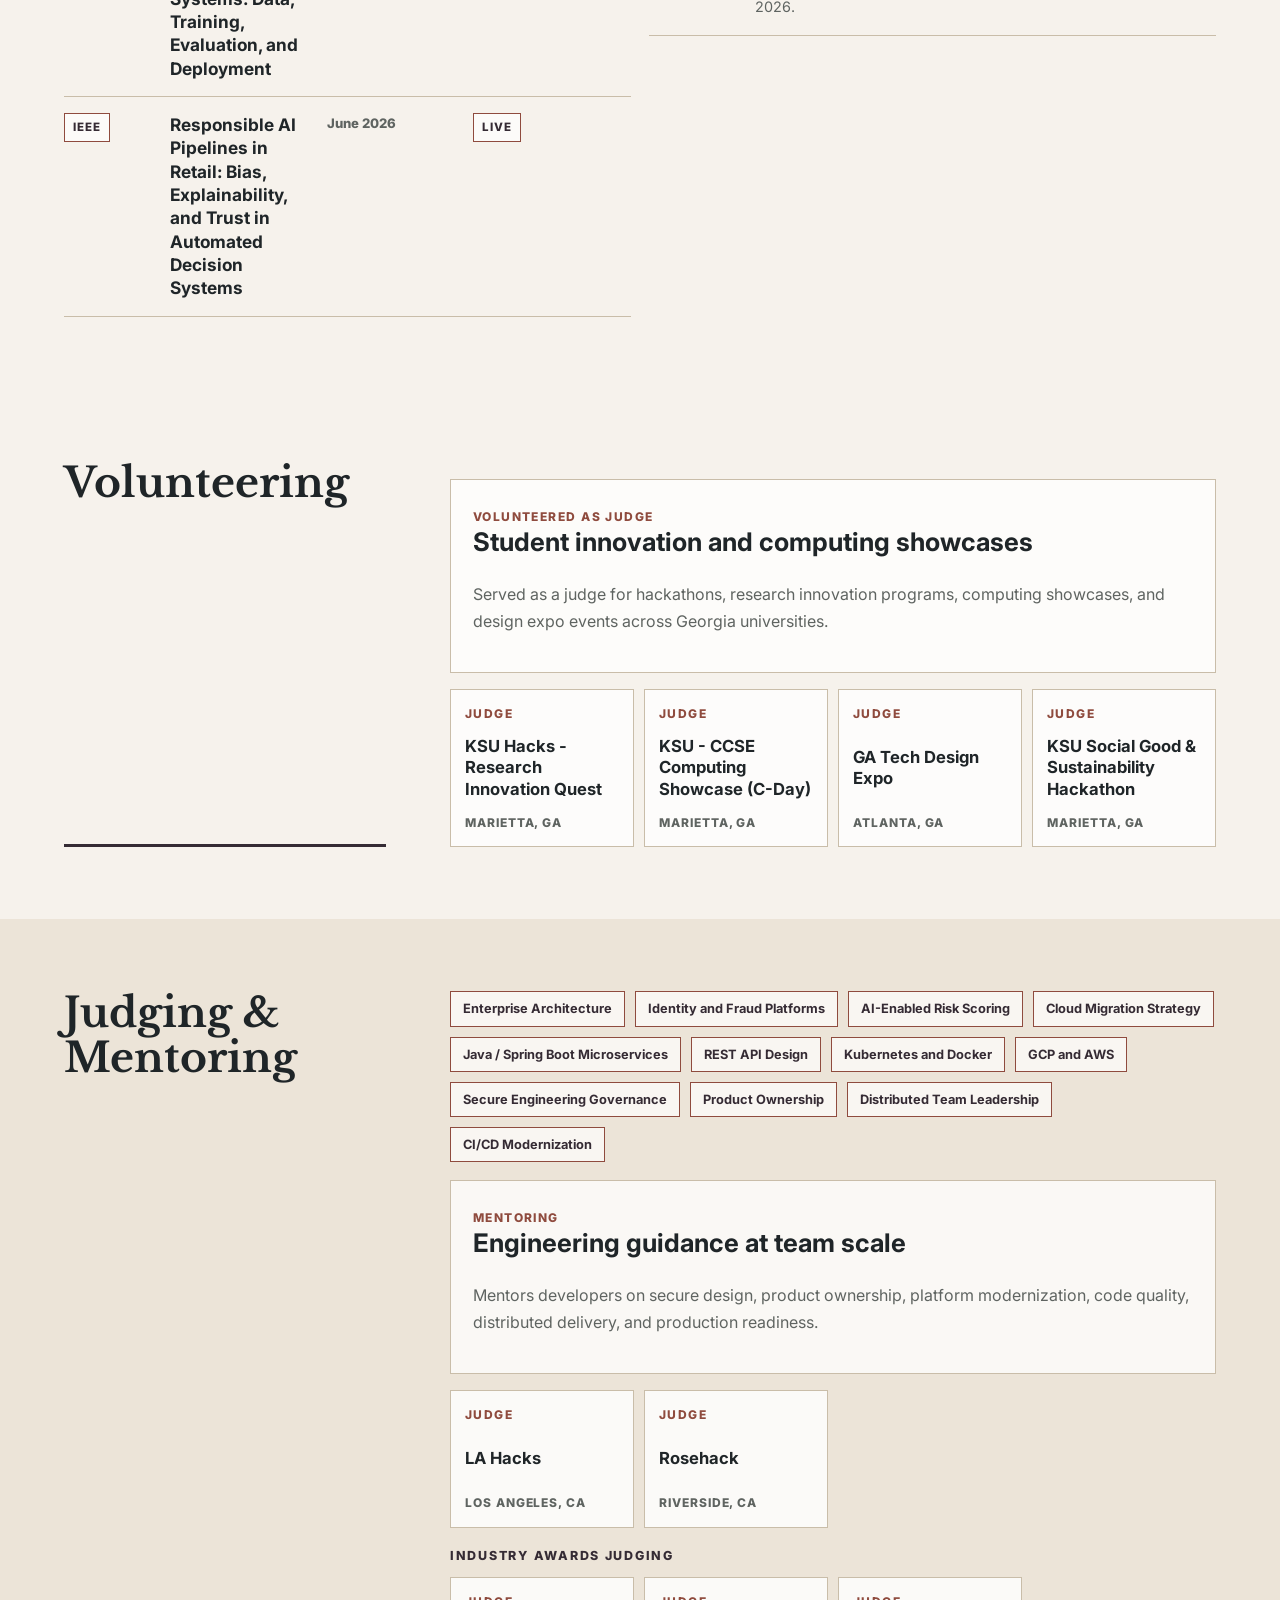
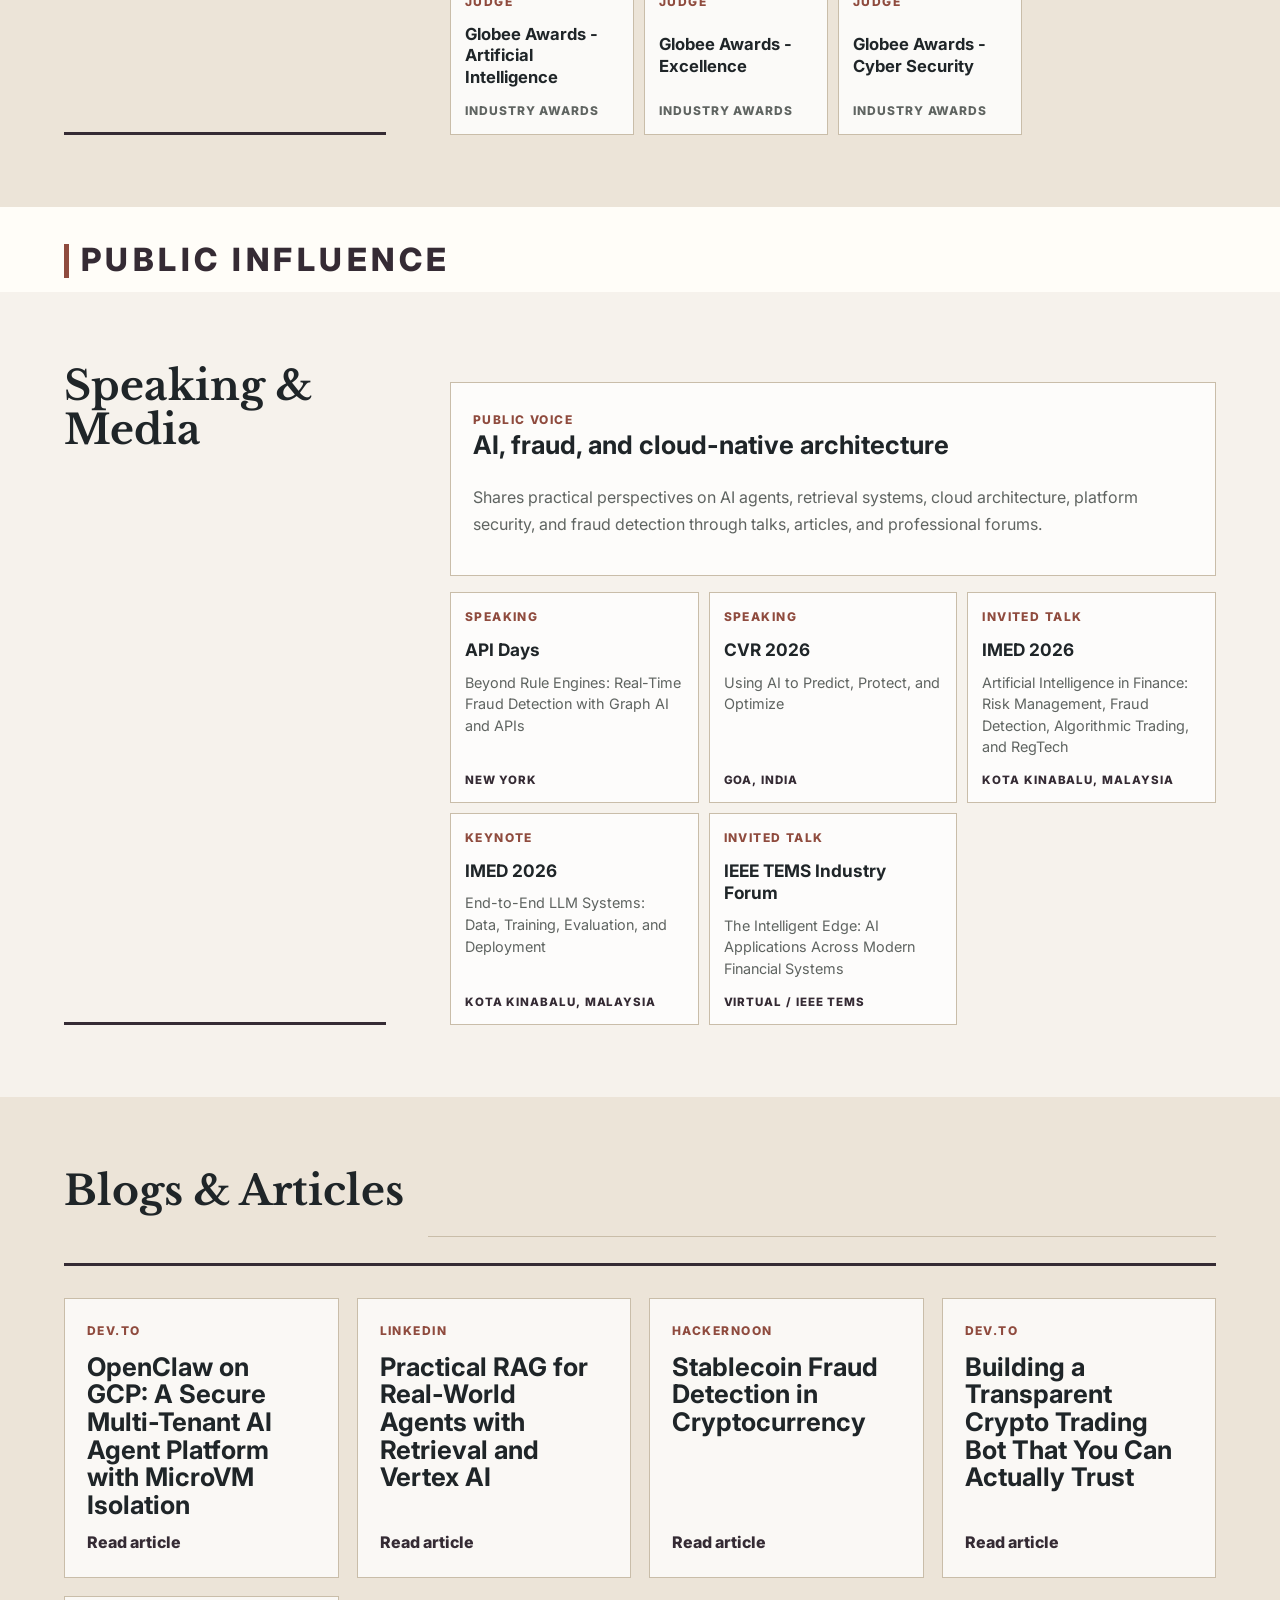
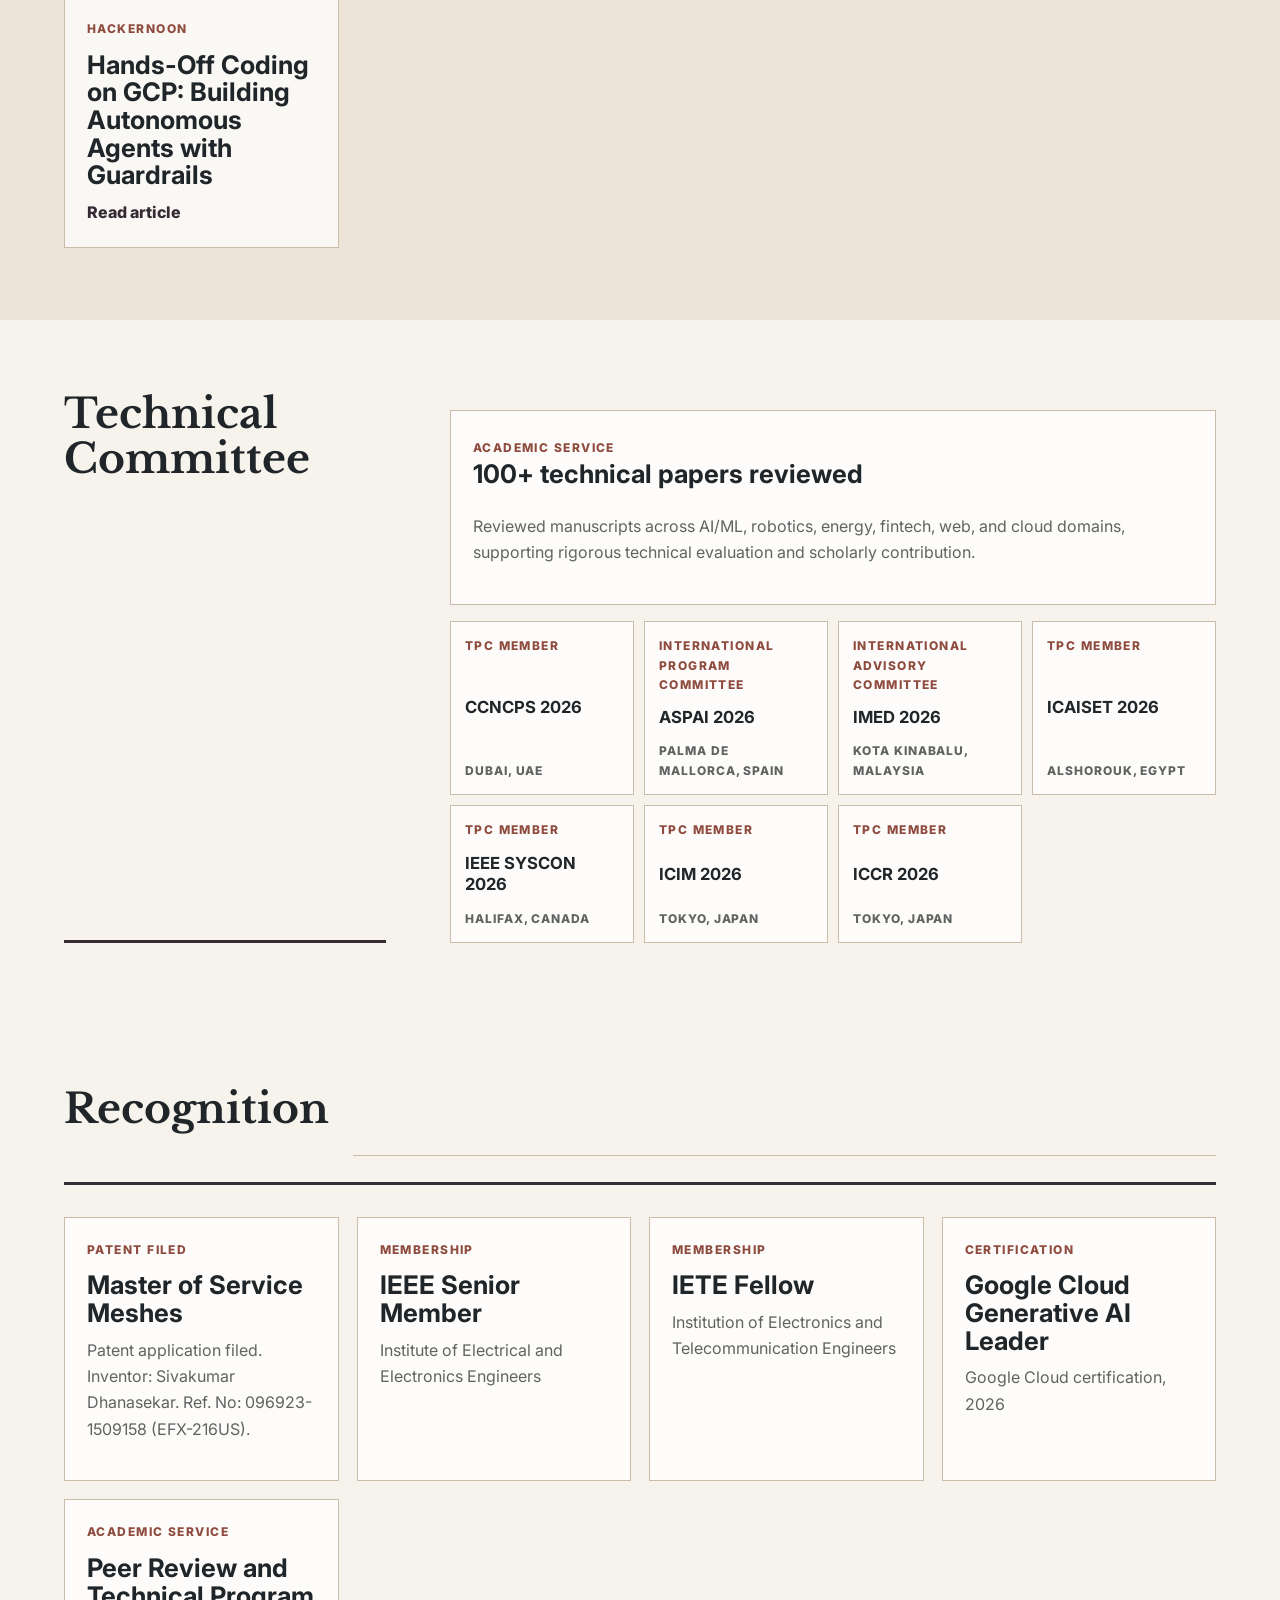
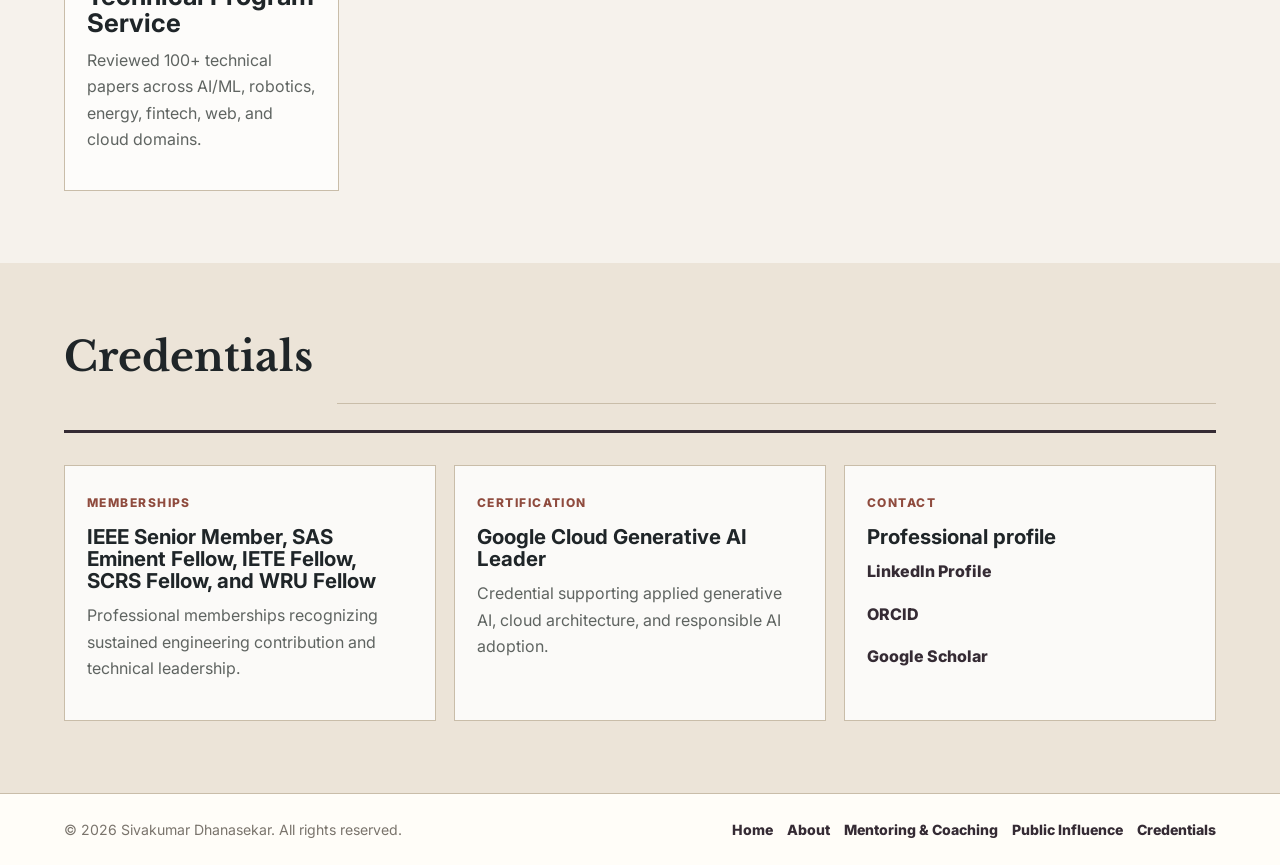
==== commit fa528736: "Update top navigation tabs" ====
--- a/index.html
+++ b/index.html
@@ -27,26 +27,10 @@
   <nav class="section-nav" data-nav>
     <a href="#home" data-section-link="home">Home</a>
     <a href="#about" data-section-link="about">About</a>
-    <div class="nav-group">
-      <a href="#mentoring-and-coaching" data-section-link="mentoring-and-coaching">Mentoring &amp; Coaching</a>
-      <div class="nav-menu">
-        <a href="#projects-impacts">Projects &amp; Impacts</a>
-        <a href="#patents">Patents &amp; Innovation</a>
-        <a href="#research">Research</a>
-        <a href="#volunteering">Volunteering</a>
-        <a href="#judging">Judging &amp; Mentoring</a>
-      </div>
-    </div>
-    <div class="nav-group">
-      <a href="#public-influence" data-section-link="public-influence">Public Influence</a>
-      <div class="nav-menu">
-        <a href="#speaking">Speaking &amp; Media</a>
-        <a href="#blogs">Blogs &amp; Articles</a>
-        <a href="#technical-committee">Technical Committee</a>
-        <a href="#recognition">Recognition</a>
-      </div>
-    </div>
-    <a href="#credentials" data-section-link="credentials">Credentials</a>
+    <a href="innovation.html">Invention and innovation</a>
+    <a href="recognition.html">Inspiring others</a>
+    <a href="leadership.html">Leadership and Consulting</a>
+    <a href="#public-influence" data-section-link="public-influence">Public influencer</a>
   </nav>
 
   <main id="home">
@@ -236,7 +220,6 @@
           <p><a href="https://scholar.google.com/citations?hl=en&amp;view_op=list_works&amp;gmla=AF9nlQuWvcmVU3Jiwy2sTZWU1YnetCQFeld8bWHsDEs6aV11INeN5UY08_jlrw19jPD6ZeYXnvA2nVvTby2wxA&amp;user=gBVP1LUAAAAJ" target="_blank" rel="noopener noreferrer">Google Scholar</a></p>
         </article>
       </div>
-      <div class="credential-subdivisions" data-render="credential-subdivisions"></div>
     </section>
   </main>
 
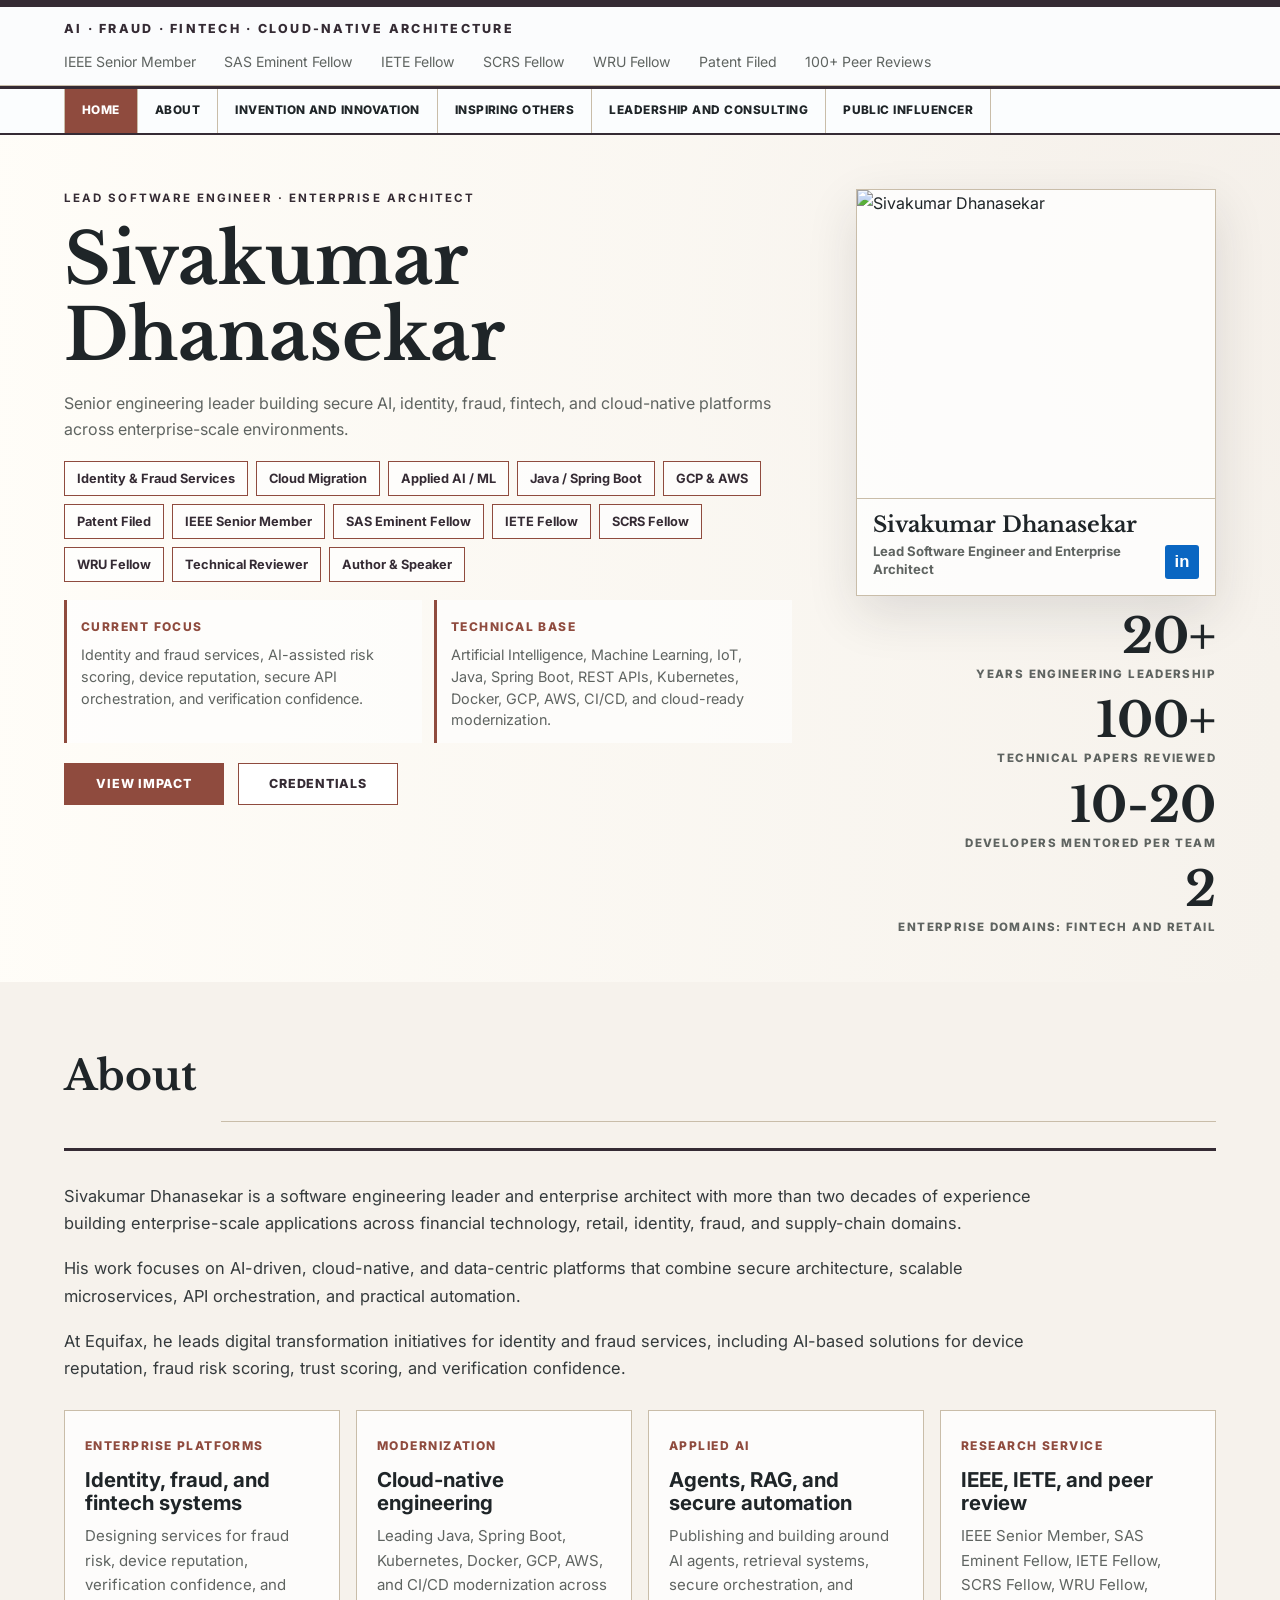
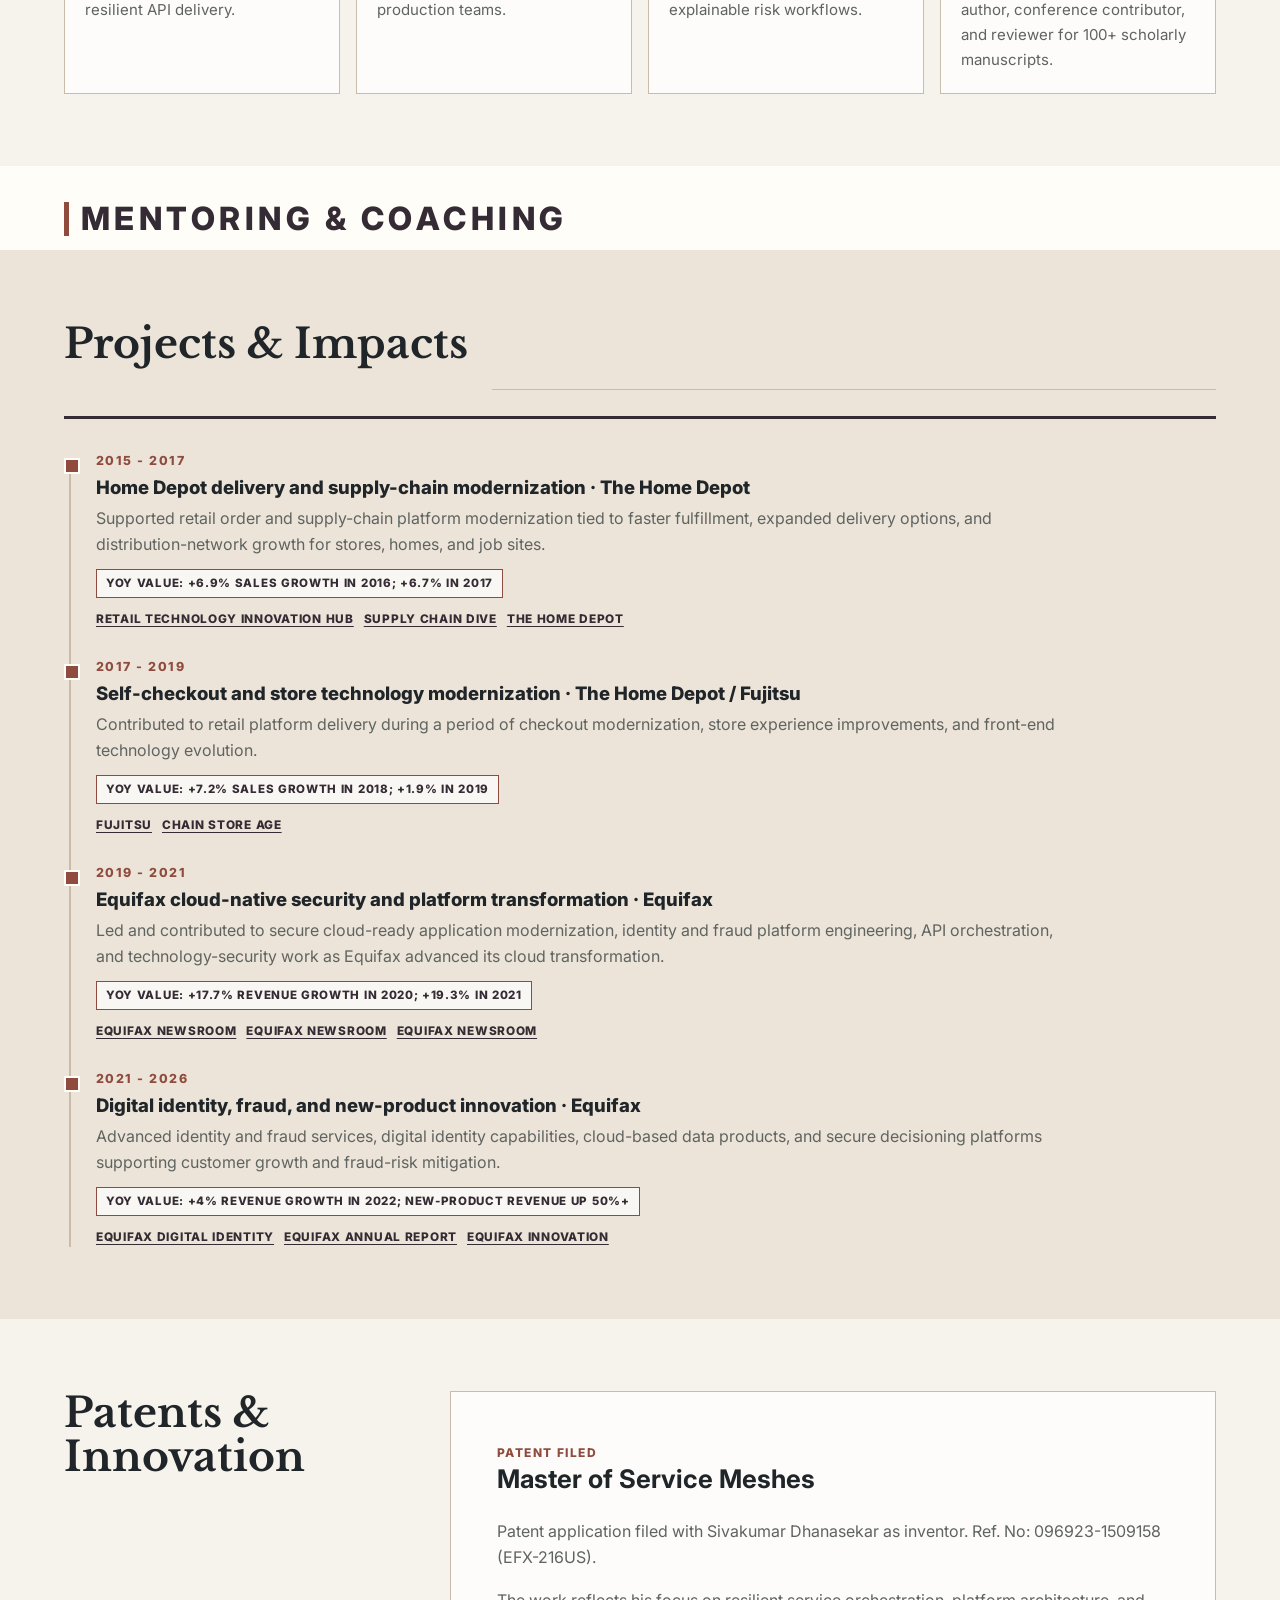
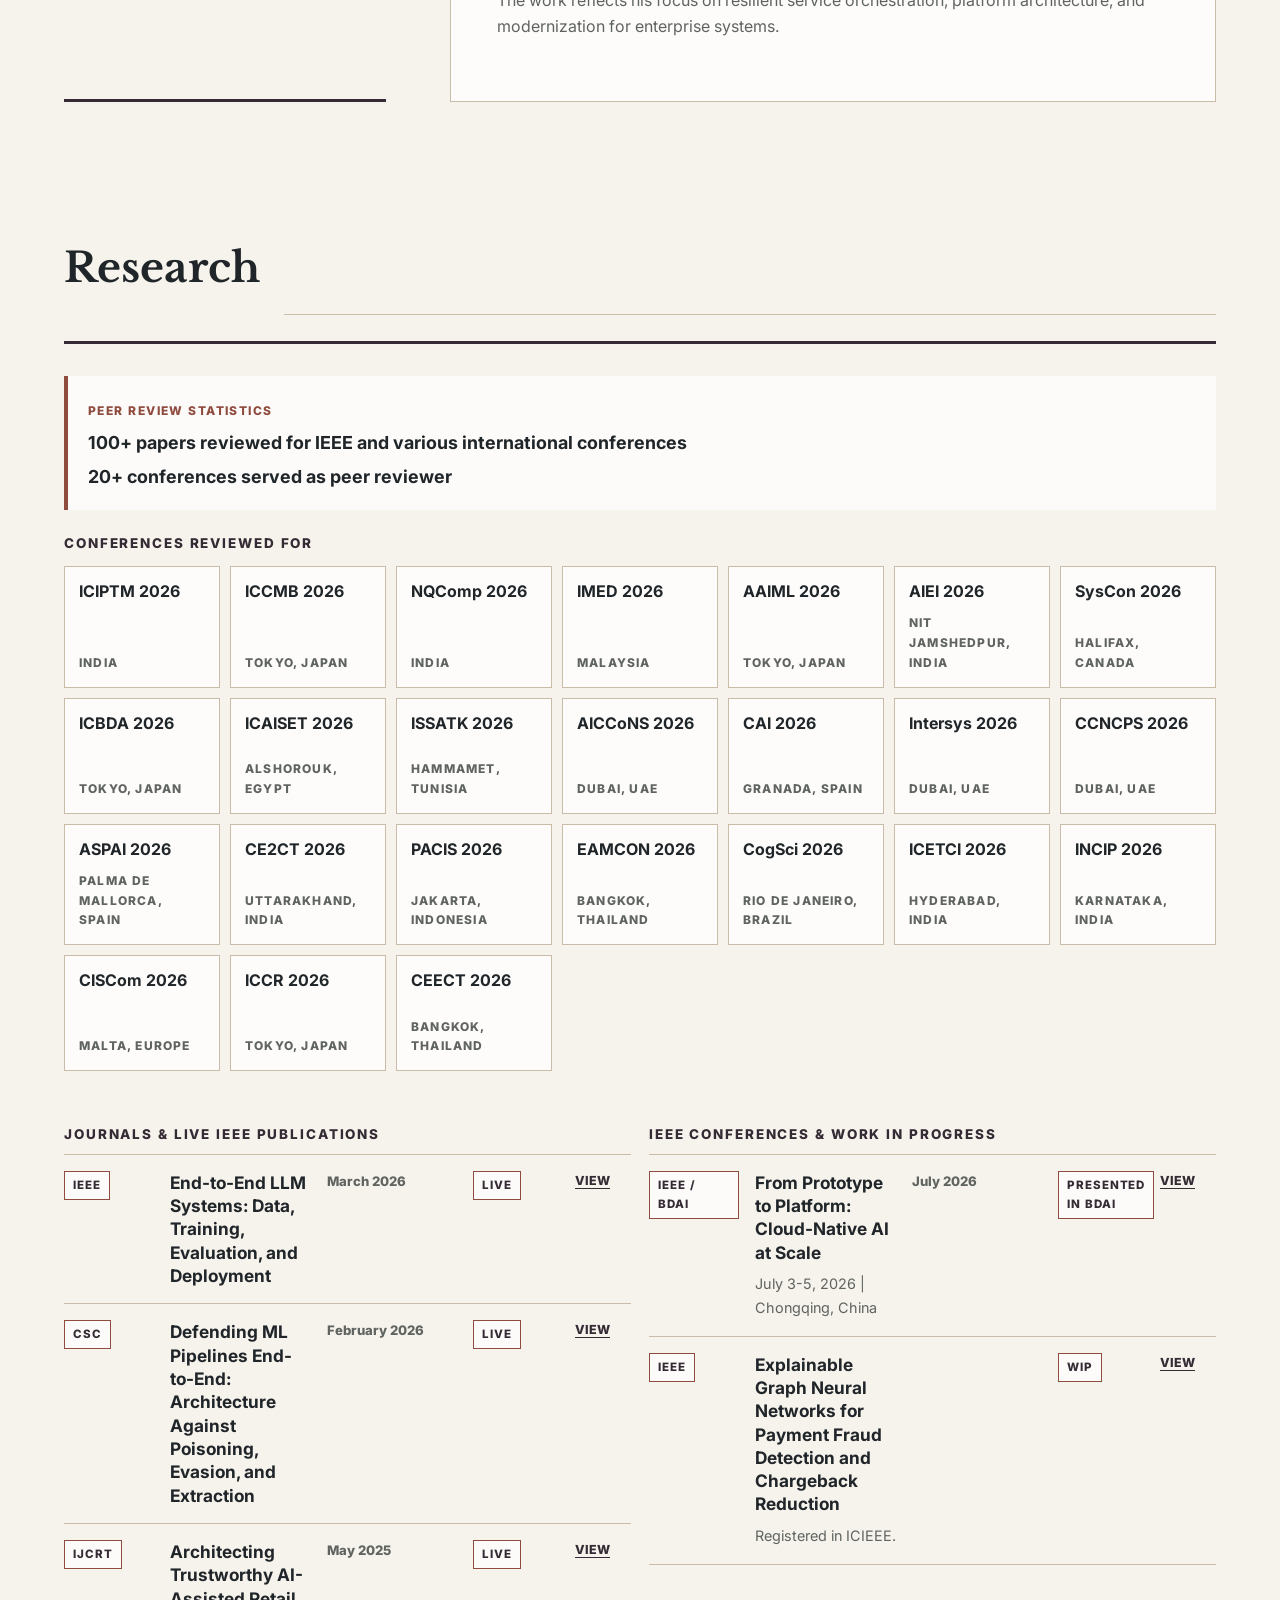
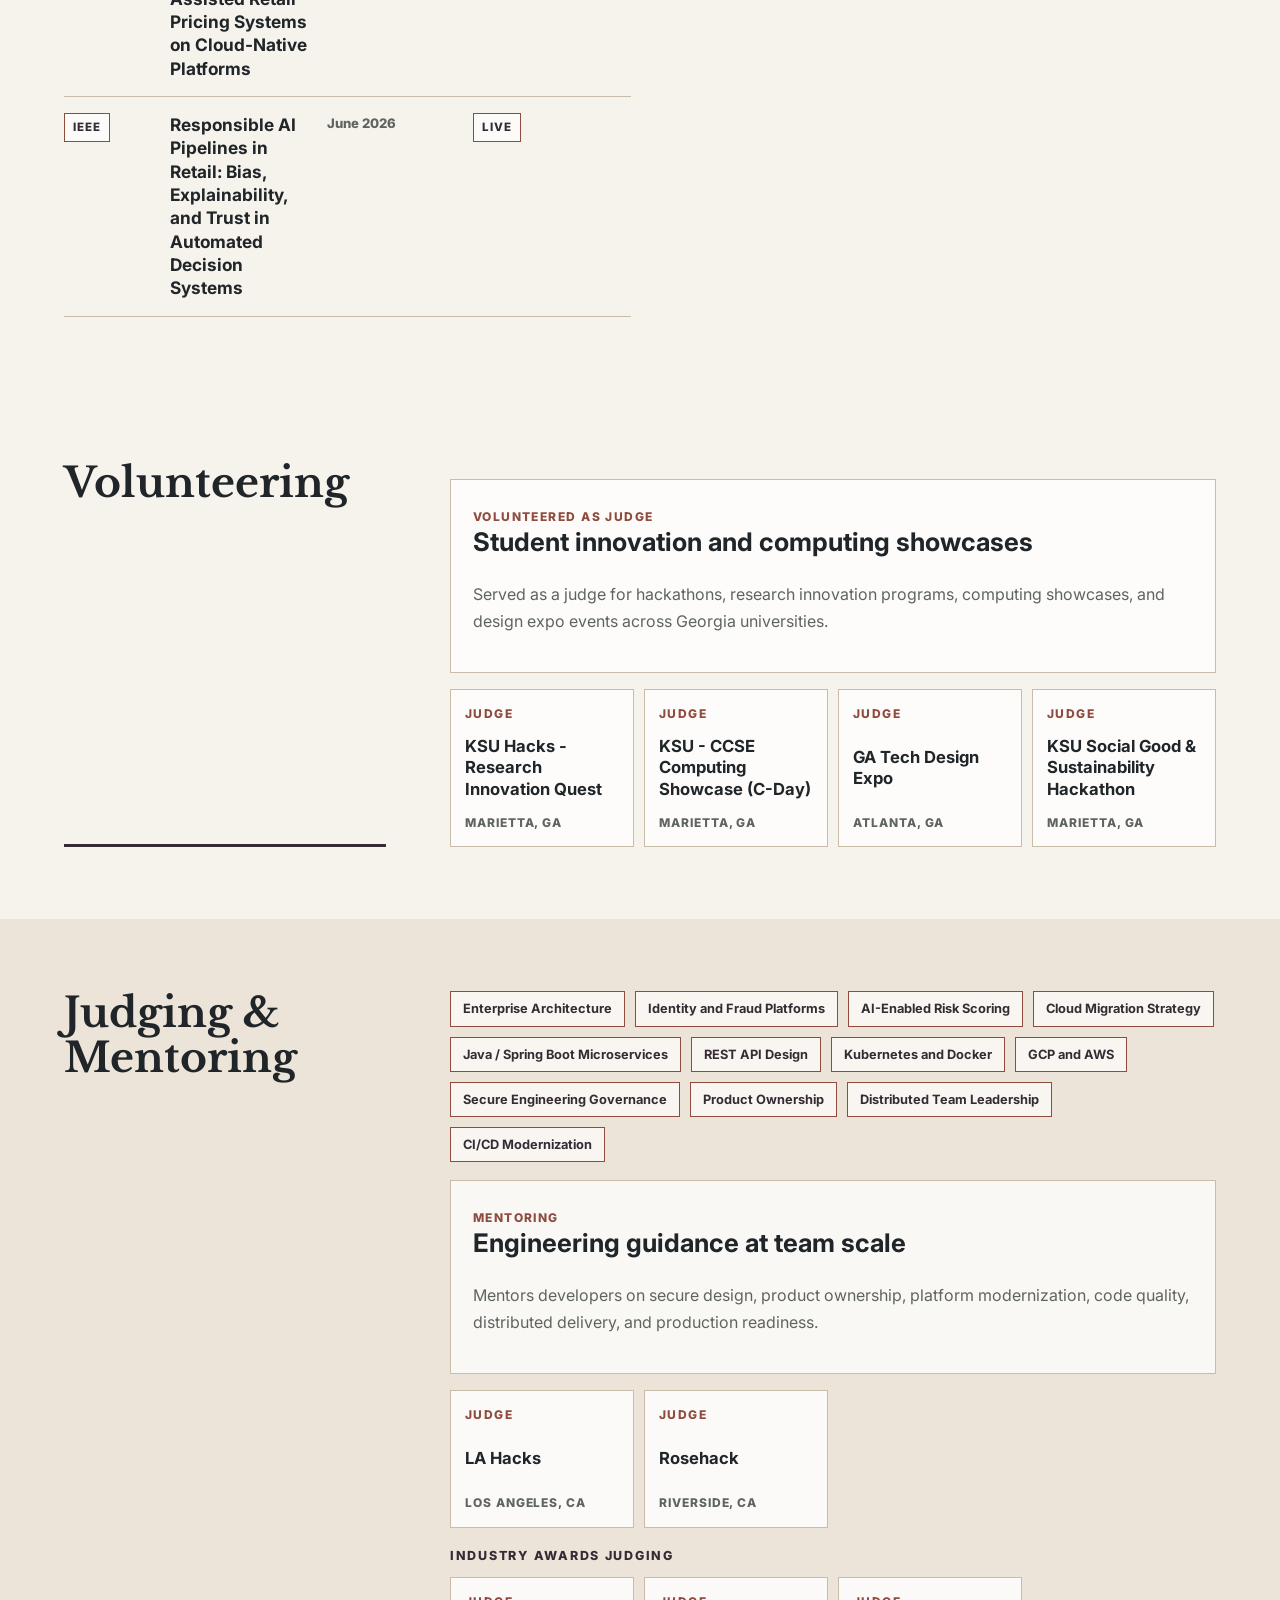
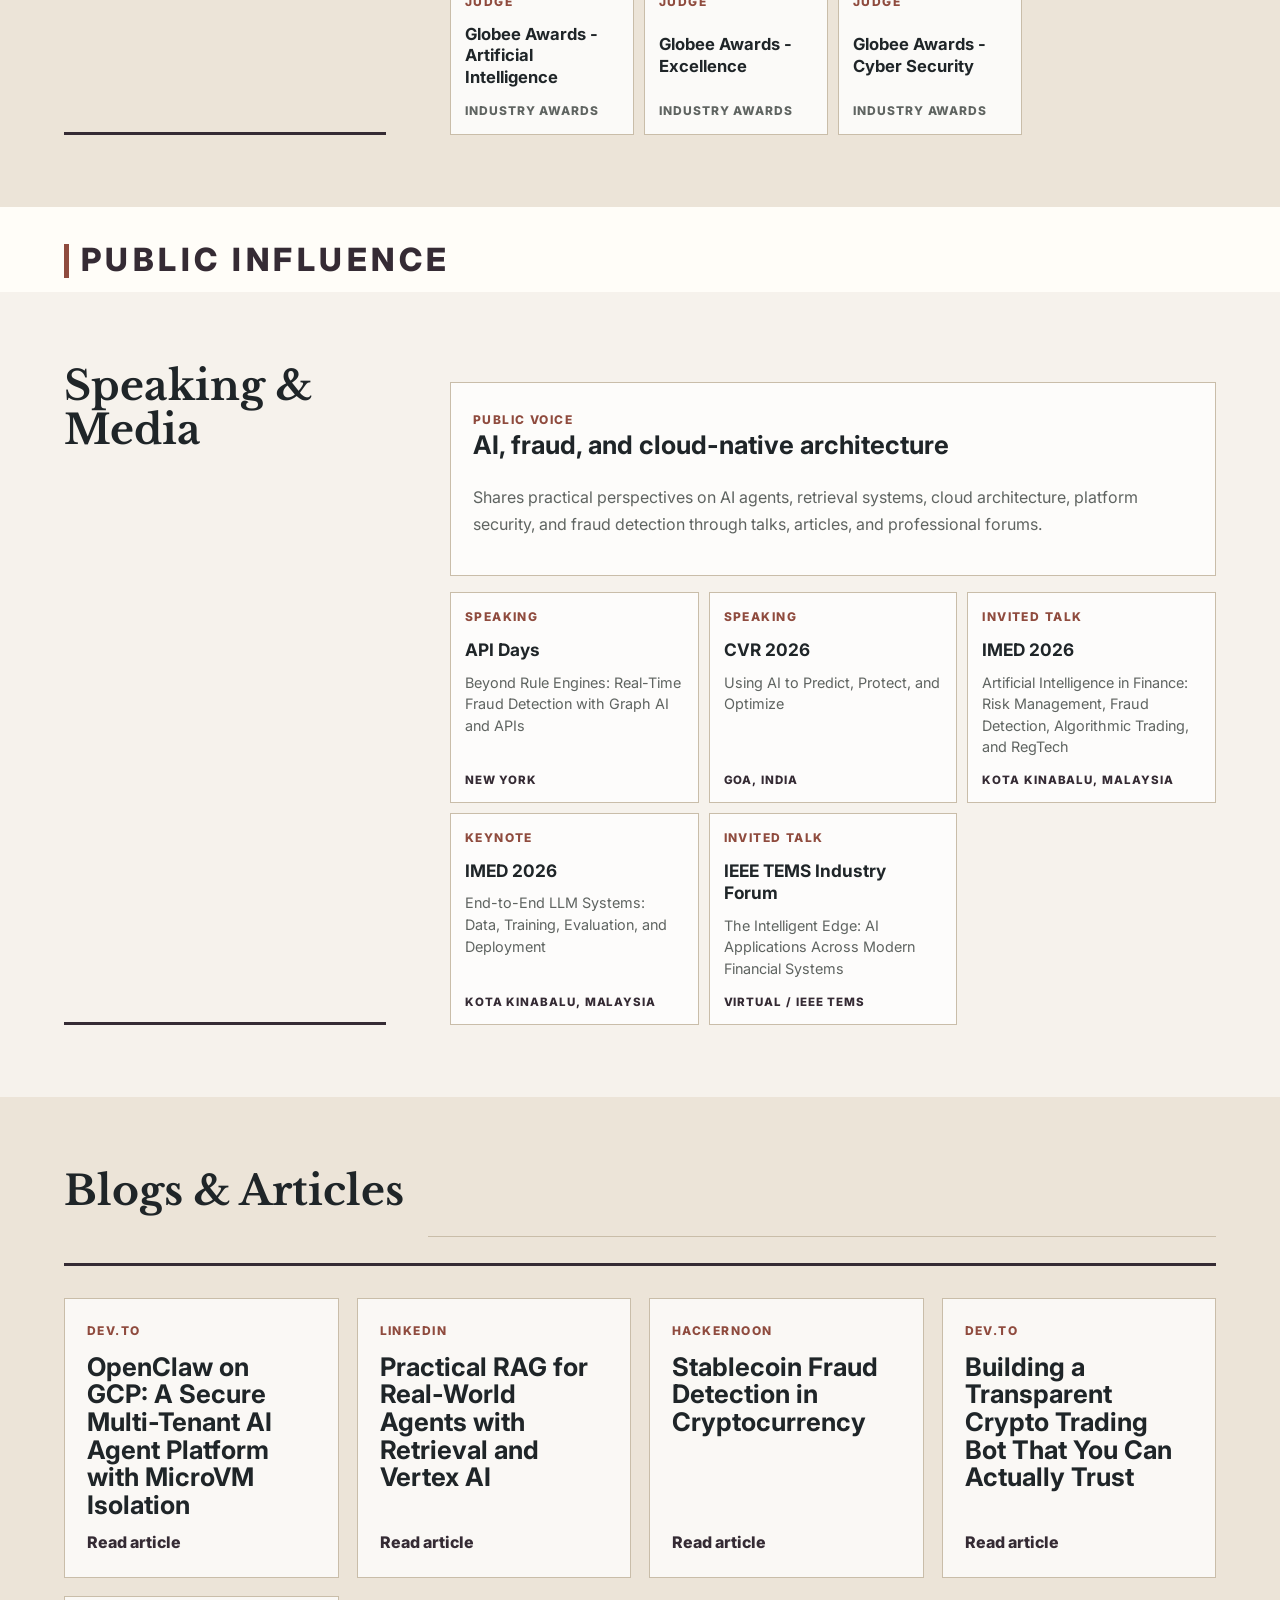
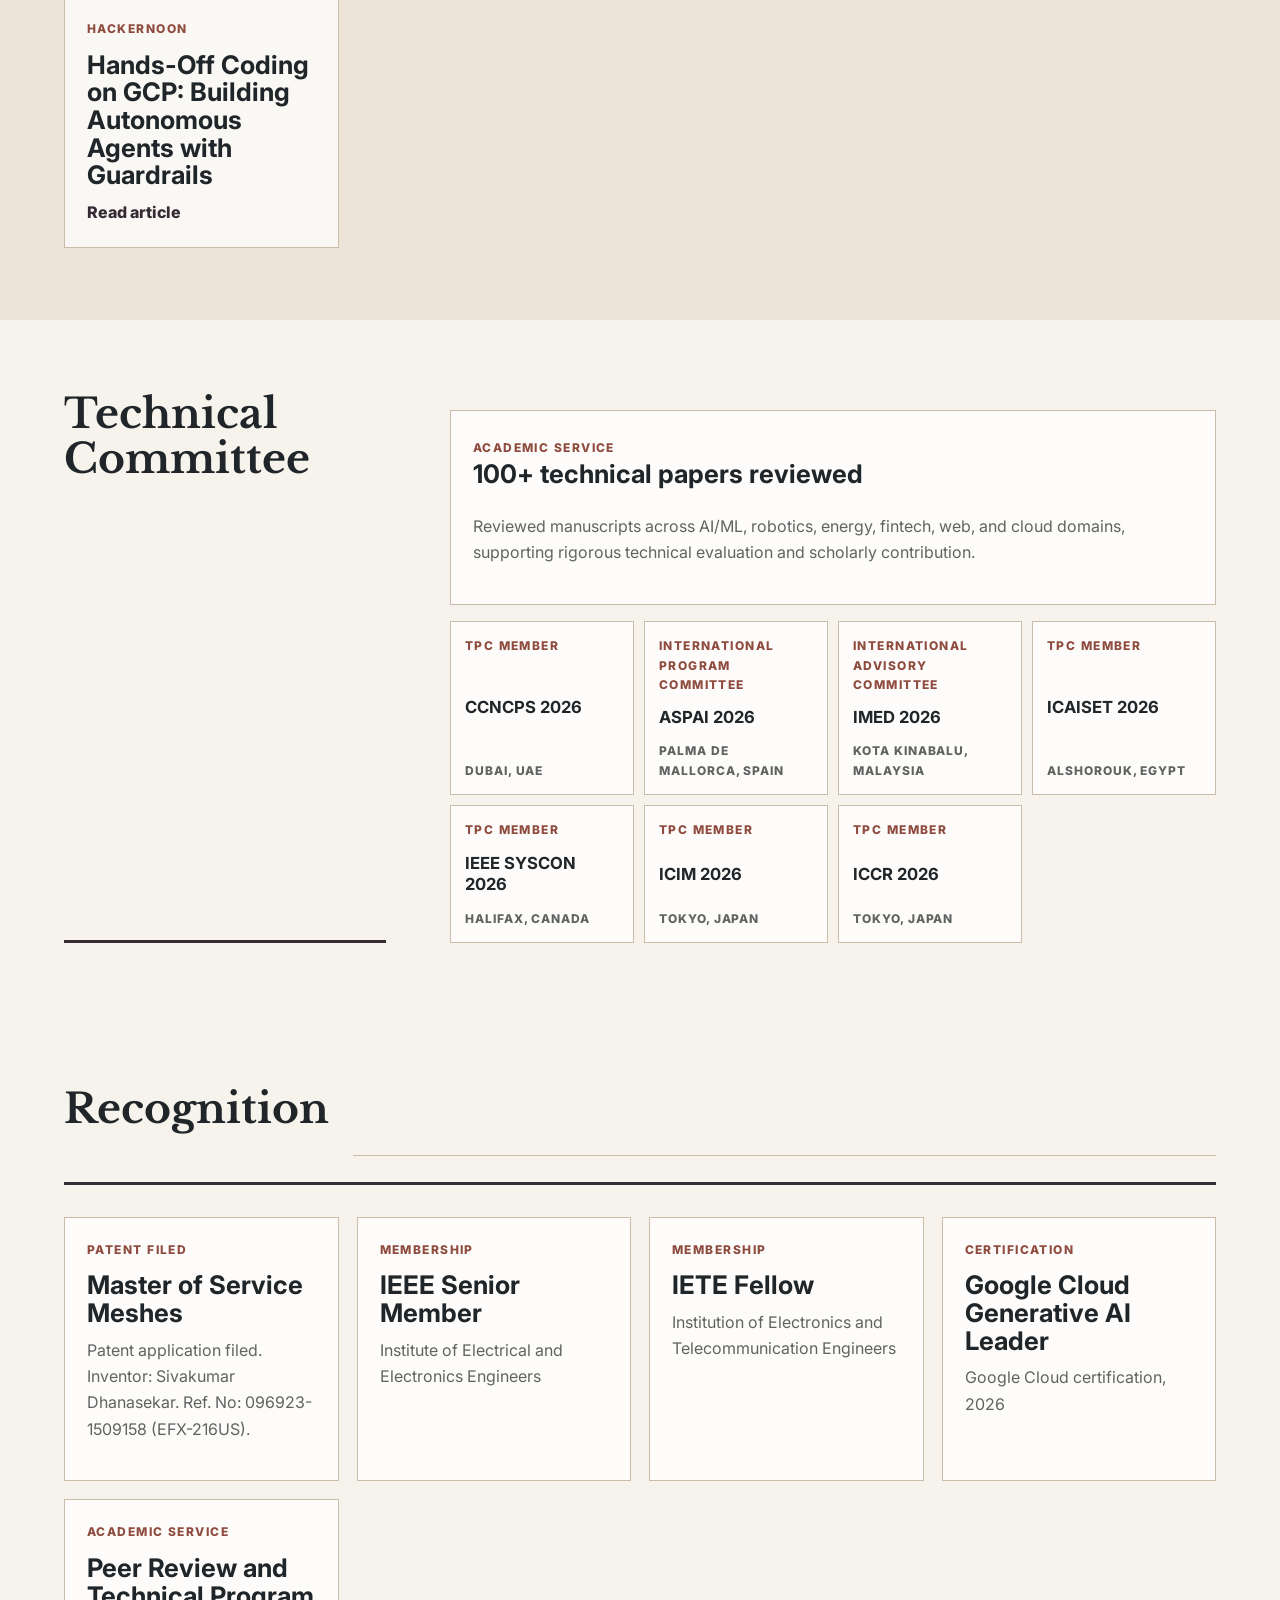
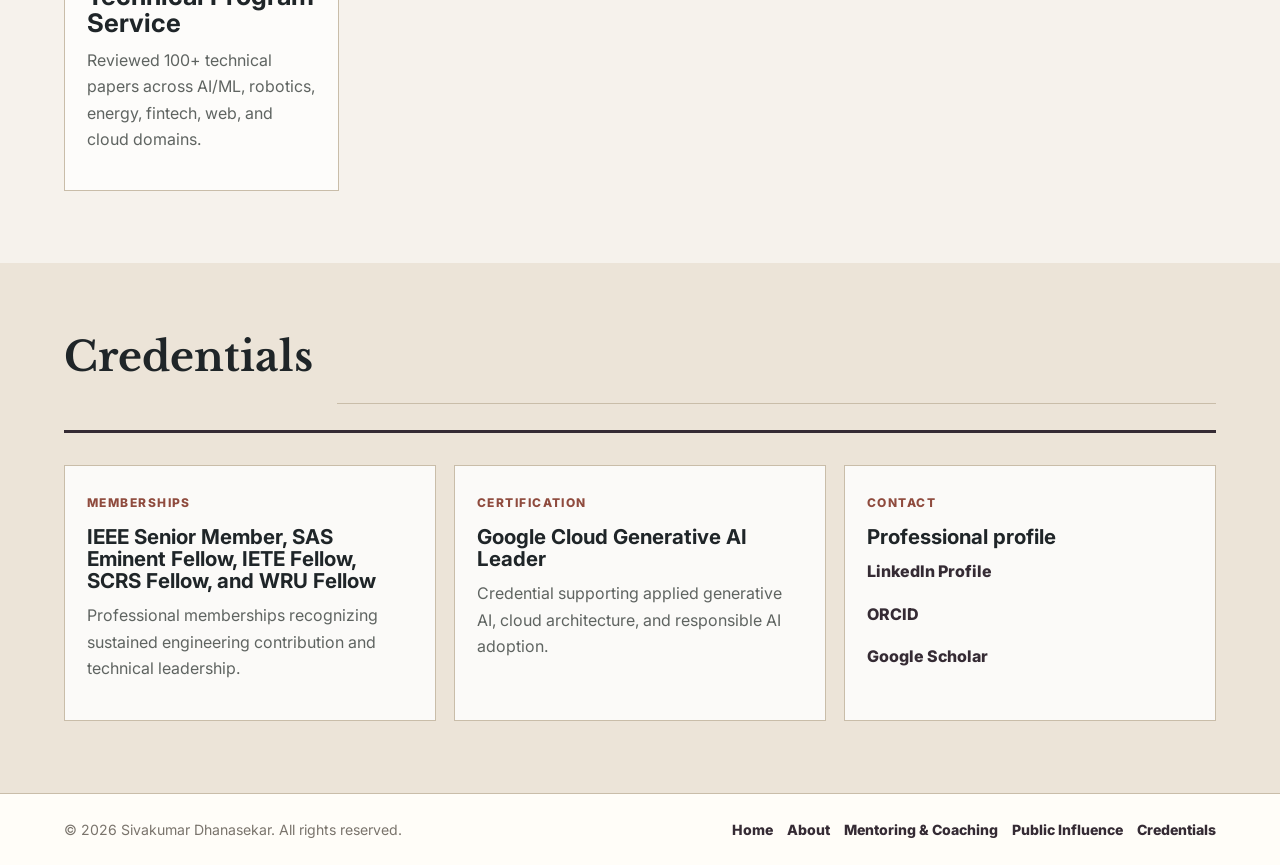
==== commit a654a910: "Move talks to public influencer page" ====
--- a/index.html
+++ b/index.html
@@ -30,7 +30,7 @@
     <a href="innovation.html">Invention and innovation</a>
     <a href="recognition.html">Inspiring others</a>
     <a href="leadership.html">Leadership and Consulting</a>
-    <a href="#public-influence" data-section-link="public-influence">Public influencer</a>
+    <a href="public-influencer.html">Public influencer</a>
   </nav>
 
   <main id="home">
@@ -229,7 +229,7 @@
       <a href="#home">Home</a>
       <a href="#about">About</a>
       <a href="#mentoring-and-coaching">Mentoring &amp; Coaching</a>
-      <a href="#public-influence">Public Influence</a>
+      <a href="public-influencer.html">Public Influence</a>
       <a href="#credentials">Credentials</a>
     </nav>
   </footer>
--- a/assets/css/styles.css
+++ b/assets/css/styles.css
@@ -29,6 +29,11 @@
   line-height: 1.65;
 }
 
+body.has-architecture-focus,
+body.has-talk-focus {
+  overflow: hidden;
+}
+
 a {
   color: inherit;
   text-decoration: none;
@@ -647,6 +652,88 @@
   text-underline-offset: 3px;
 }
 
+.assignment-evidence {
+  background: var(--paper);
+}
+
+.assignment-grid {
+  display: grid;
+  grid-template-columns: repeat(auto-fit, minmax(280px, 1fr));
+  gap: 18px;
+}
+
+.assignment-card {
+  min-height: 430px;
+  display: flex;
+  flex-direction: column;
+  padding: 22px;
+  border: 1px solid var(--line);
+  background: rgba(255, 255, 255, 0.82);
+}
+
+.assignment-card h3 {
+  margin: 12px 0 12px;
+  font-family: Inter, system-ui, sans-serif;
+  font-size: clamp(1.08rem, 1.55vw, 1.36rem);
+  line-height: 1.3;
+}
+
+.assignment-card p {
+  color: var(--muted);
+}
+
+.assignment-meta {
+  margin: 0 0 5px;
+  color: var(--accent-dark);
+  font-size: 0.84rem;
+  font-weight: 800;
+}
+
+.assignment-meta a {
+  color: var(--accent-dark);
+  text-decoration: underline;
+  text-underline-offset: 3px;
+}
+
+.value-grid {
+  display: flex;
+  flex-wrap: wrap;
+  gap: 8px;
+  margin: 6px 0 16px;
+}
+
+.value-grid span {
+  display: inline-flex;
+  padding: 6px 9px;
+  border: 1px solid var(--line-strong);
+  color: var(--accent-dark);
+  background: rgba(255, 255, 255, 0.72);
+  font-size: 0.72rem;
+  font-weight: 800;
+  letter-spacing: 0.04em;
+  line-height: 1.3;
+  text-transform: uppercase;
+}
+
+.reference-links {
+  display: grid;
+  gap: 9px;
+  margin-top: auto;
+}
+
+.reference-links a {
+  padding-top: 9px;
+  border-top: 1px solid var(--line);
+  color: var(--accent-dark);
+  font-size: 0.76rem;
+  font-weight: 800;
+  letter-spacing: 0.05em;
+  line-height: 1.35;
+  text-transform: uppercase;
+  text-decoration: underline;
+  text-underline-offset: 3px;
+}
+
 .peer-review-panel {
   display: grid;
   gap: 16px;
@@ -780,6 +867,211 @@
   text-underline-offset: 3px;
 }
 
+body[data-page="innovation"] .section {
+  padding-top: clamp(28px, 4vw, 48px);
+  padding-bottom: clamp(28px, 4vw, 48px);
+}
+
+body[data-page="innovation"] .section.two-column {
+  gap: clamp(16px, 2.4vw, 34px);
+  padding-top: clamp(20px, 3vw, 34px);
+  padding-bottom: clamp(14px, 2vw, 24px);
+}
+
+body[data-page="innovation"] .page-heading {
+  font-size: clamp(1.8rem, 3.2vw, 2.65rem);
+}
+
+body[data-page="innovation"] .section.two-column .feature-card {
+  padding: clamp(18px, 2.8vw, 28px);
+}
+
+body[data-page="innovation"] .section.two-column .feature-card h2 {
+  margin-bottom: 8px;
+  font-size: clamp(1.35rem, 2.2vw, 2rem);
+}
+
+body[data-page="innovation"] .section.two-column .feature-card p {
+  margin-bottom: 0;
+}
+
+.innovation-split {
+  display: grid;
+  grid-template-columns: minmax(360px, 0.92fr) minmax(420px, 1.08fr);
+  gap: clamp(18px, 2.4vw, 32px);
+  align-items: start;
+  padding-top: clamp(24px, 3.6vw, 42px);
+}
+
+.innovation-pane {
+  min-width: 0;
+}
+
+.innovation-pane .section-title {
+  margin-bottom: 14px;
+  padding-bottom: 12px;
+}
+
+.publications-pane .card-grid {
+  display: block;
+}
+
+.publications-pane .publication-group {
+  margin-top: 16px;
+}
+
+.publications-pane .publication-item {
+  grid-template-columns: 82px minmax(0, 1fr);
+  gap: 10px 14px;
+}
+
+.publications-pane .publication-item > span:nth-child(3),
+.publications-pane .publication-status,
+.publications-pane .publication-item a {
+  grid-column: 2;
+}
+
+.publications-pane .publication-item > span:nth-child(3) {
+  margin-top: -4px;
+}
+
+.architecture-case {
+  display: grid;
+  gap: 14px;
+}
+
+.architecture-title {
+  max-width: 100%;
+}
+
+.architecture-title h2 {
+  margin: 8px 0 10px;
+  font-size: clamp(1.55rem, 2.4vw, 2.2rem);
+}
+
+.architecture-title p {
+  margin: 0;
+  color: var(--accent-dark);
+  font-size: 0.88rem;
+  font-weight: 800;
+  letter-spacing: 0.08em;
+  text-transform: uppercase;
+}
+
+.case-overview {
+  display: grid;
+  grid-template-columns: 1fr;
+  gap: 12px;
+  align-items: start;
+}
+
+.impact-grid {
+  display: grid;
+  grid-template-columns: repeat(2, minmax(0, 1fr));
+  gap: 10px;
+}
+
+.impact-grid span {
+  min-height: 52px;
+  display: flex;
+  align-items: center;
+  padding: 12px 14px;
+  border: 1px solid var(--line);
+  color: var(--accent-dark);
+  background: rgba(255, 255, 255, 0.82);
+  font-size: 0.82rem;
+  font-weight: 800;
+  line-height: 1.35;
+}
+
+.architecture-toolbar {
+  display: flex;
+  flex-wrap: wrap;
+  gap: 12px;
+  align-items: center;
+}
+
+.architecture-visual {
+  margin: 0;
+}
+
+.architecture-image-frame {
+  position: relative;
+  overflow: auto;
+  border: 1px solid var(--line);
+  background: #edf1f6;
+  box-shadow: 0 12px 30px rgba(57, 47, 36, 0.1);
+  cursor: zoom-in;
+}
+
+.architecture-image-frame:focus {
+  outline: 3px solid rgba(143, 75, 62, 0.28);
+  outline-offset: 4px;
+}
+
+.architecture-image-frame img {
+  width: 100%;
+  min-width: 0;
+  height: auto;
+  transform-origin: center;
+  transition: transform 0.22s ease, filter 0.22s ease;
+}
+
+.architecture-image-frame:hover img {
+  transform: scale(1.08);
+  filter: contrast(1.04) saturate(1.03);
+}
+
+.architecture-visual figcaption {
+  margin-top: 7px;
+  color: var(--muted);
+  font-size: 0.86rem;
+  font-weight: 700;
+}
+
+.architecture-focus {
+  position: fixed;
+  inset: 0;
+  z-index: 80;
+  overflow: auto;
+  padding: clamp(18px, 4vw, 48px);
+  background: rgba(12, 28, 50, 0.92);
+}
+
+.architecture-focus img {
+  width: min(2600px, 96vw);
+  max-width: none;
+  height: auto;
+  margin: 44px auto 0;
+  border: 1px solid rgba(255, 255, 255, 0.28);
+  box-shadow: 0 24px 70px rgba(0, 0, 0, 0.36);
+}
+
+.architecture-close {
+  position: fixed;
+  top: 18px;
+  right: 18px;
+  display: inline-grid;
+  place-items: center;
+  width: 40px;
+  height: 40px;
+  border: 1px solid rgba(255, 255, 255, 0.36);
+  color: var(--white);
+  background: rgba(255, 255, 255, 0.1);
+  font-size: 1.1rem;
+  font-weight: 900;
+  cursor: pointer;
+}
+
+.architecture-caption {
+  max-width: 1050px;
+  margin: -4px 0 0;
+  padding-left: 14px;
+  border-left: 3px solid var(--accent);
+  color: var(--muted);
+  font-size: 0.94rem;
+}
+
 .volunteer-tiles {
   display: grid;
   grid-template-columns: repeat(auto-fit, minmax(180px, 1fr));
@@ -869,6 +1161,203 @@
   text-transform: uppercase;
 }
 
+.talks-section {
+  background: var(--paper);
+}
+
+.talks-grid {
+  display: grid;
+  grid-template-columns: repeat(auto-fit, minmax(220px, 1fr));
+  gap: 18px;
+}
+
+.talk-card {
+  position: relative;
+  min-width: 0;
+  display: flex;
+  flex-direction: column;
+  gap: 12px;
+  padding: 14px;
+  border: 1px solid var(--line);
+  background: rgba(255, 255, 255, 0.82);
+  box-shadow: 0 14px 34px rgba(57, 47, 36, 0.08);
+  transition: transform 0.2s ease, border-color 0.2s ease, box-shadow 0.2s ease, background 0.2s ease;
+}
+
+.talk-card:hover,
+.talk-card:focus-visible {
+  z-index: 4;
+  transform: translateY(-6px) scale(1.035);
+  border-color: var(--accent);
+  background: var(--white);
+  box-shadow: 0 24px 54px rgba(57, 47, 36, 0.18);
+  outline: none;
+}
+
+.talk-thumb {
+  overflow: hidden;
+  border: 1px solid var(--line);
+  background: #eef1f4;
+  aspect-ratio: 16 / 9;
+}
+
+.talk-thumb.certificate {
+  aspect-ratio: 4 / 3;
+}
+
+.talk-thumb img {
+  width: 100%;
+  height: 100%;
+  object-fit: cover;
+  transition: transform 0.22s ease, filter 0.22s ease;
+}
+
+.talk-thumb.certificate img {
+  object-fit: contain;
+  background: #f5f6f7;
+}
+
+.talk-card:hover .talk-thumb img,
+.talk-card:focus-visible .talk-thumb img {
+  transform: scale(1.08);
+  filter: contrast(1.04) saturate(1.04);
+}
+
+.talk-card h3 {
+  margin: 0;
+  font-family: Inter, system-ui, sans-serif;
+  font-size: clamp(1rem, 1.35vw, 1.2rem);
+  line-height: 1.3;
+}
+
+.talk-card p {
+  margin: 0;
+  color: var(--muted);
+  font-size: 0.86rem;
+  font-weight: 700;
+  line-height: 1.45;
+}
+
+.tpc-section {
+  background: var(--panel);
+}
+
+.tpc-grid {
+  grid-template-columns: repeat(auto-fit, minmax(240px, 1fr));
+}
+
+.judging-section {
+  background: var(--paper);
+}
+
+.judging-grid {
+  grid-template-columns: repeat(auto-fit, minmax(230px, 1fr));
+}
+
+.talk-focus {
+  position: fixed;
+  inset: 0;
+  z-index: 90;
+  display: grid;
+  place-items: center;
+  overflow: auto;
+  padding: clamp(18px, 4vw, 48px);
+  background: rgba(12, 28, 50, 0.92);
+}
+
+.talk-focus[hidden] {
+  display: none;
+}
+
+.talk-focus figure {
+  position: relative;
+  width: min(1180px, 94vw);
+  margin: 0;
+}
+
+.talk-focus img {
+  width: 100%;
+  max-height: 82vh;
+  object-fit: contain;
+  border: 1px solid rgba(255, 255, 255, 0.28);
+  background: #f5f6f7;
+  box-shadow: 0 24px 70px rgba(0, 0, 0, 0.36);
+}
+
+.talk-focus figcaption {
+  margin-top: 12px;
+  color: var(--white);
+  font-size: 1rem;
+  font-weight: 800;
+  text-align: center;
+}
+
+.talk-close {
+  position: absolute;
+  top: 10px;
+  right: 10px;
+  z-index: 2;
+  display: inline-grid;
+  place-items: center;
+  width: 40px;
+  height: 40px;
+  border: 1px solid rgba(255, 255, 255, 0.52);
+  color: var(--white);
+  background: rgba(12, 28, 50, 0.78);
+  font-size: 1.1rem;
+  font-weight: 900;
+  cursor: pointer;
+}
+
+.writing-insights .section-lead {
+  max-width: 980px;
+  margin: -10px 0 28px;
+  color: var(--muted);
+  font-size: clamp(0.98rem, 1.4vw, 1.12rem);
+}
+
+.insight-grid {
+  display: grid;
+  grid-template-columns: repeat(auto-fit, minmax(260px, 1fr));
+  gap: 18px;
+}
+
+.insight-tile {
+  min-height: 300px;
+  display: flex;
+  flex-direction: column;
+  padding: 20px;
+  border: 1px solid var(--line);
+  background: rgba(255, 255, 255, 0.82);
+  transition: transform 0.18s ease, border-color 0.18s ease, background 0.18s ease;
+}
+
+.insight-tile:hover {
+  transform: translateY(-4px);
+  border-color: var(--accent);
+  background: var(--white);
+}
+
+.insight-tile h3 {
+  margin: 12px 0 10px;
+  font-family: Inter, system-ui, sans-serif;
+  font-size: clamp(1.05rem, 1.55vw, 1.34rem);
+  line-height: 1.3;
+}
+
+.insight-tile p {
+  margin: 0 0 18px;
+  color: var(--muted);
+  font-size: 0.94rem;
+  line-height: 1.5;
+}
+
+.insight-tile .button {
+  min-width: 0;
+  width: fit-content;
+  margin-top: auto;
+}
+
 .card-grid {
   display: grid;
   grid-template-columns: repeat(auto-fit, minmax(270px, 1fr));
@@ -983,169 +1472,6 @@
 .footer-nav a {
   color: var(--accent-dark);
   font-weight: 800;
-}
-
-.credential-subdivisions {
-  margin-top: 28px;
-}
-
-.credential-subdivision-refs {
-  display: flex;
-  flex-wrap: wrap;
-  gap: 10px;
-  margin-bottom: 18px;
-}
-
-.credential-subdivision-ref {
-  display: inline-flex;
-  align-items: center;
-  gap: 10px;
-  min-height: 38px;
-  padding: 7px 13px;
-  border: 1px solid var(--line);
-  background: rgba(255, 255, 255, 0.78);
-  color: var(--accent-dark);
-  font-size: 0.78rem;
-  font-weight: 800;
-  letter-spacing: 0.05em;
-  text-transform: uppercase;
-}
-
-.credential-subdivision-ref:hover,
-.credential-subdivision-ref:focus-visible {
-  color: var(--white);
-  background: var(--accent);
-  outline: none;
-}
-
-.credential-subdivision-ref strong {
-  display: inline-grid;
-  place-items: center;
-  min-width: 24px;
-  height: 24px;
-  padding: 0 7px;
-  background: var(--panel);
-  color: var(--accent-dark);
-  font-size: 0.72rem;
-}
-
-.credential-subdivision {
-  scroll-margin-top: 92px;
-  margin-top: 18px;
-  padding: clamp(20px, 4vw, 30px);
-  border: 1px solid var(--line);
-  background: rgba(255, 253, 248, 0.78);
-}
-
-.credential-subdivision-head {
-  display: flex;
-  justify-content: space-between;
-  gap: 18px;
-  margin-bottom: 10px;
-}
-
-.credential-subdivision-head h3 {
-  margin: 8px 0 0;
-  font-size: clamp(1.35rem, 2.2vw, 2rem);
-}
-
-.credential-subdivision-head > strong {
-  flex: 0 0 auto;
-  color: var(--accent-dark);
-  font-size: 0.78rem;
-  letter-spacing: 0.08em;
-  text-transform: uppercase;
-}
-
-.credential-subdivision-desc,
-.credential-empty {
-  max-width: 780px;
-  color: var(--muted);
-}
-
-.credential-empty {
-  margin: 0;
-  font-weight: 700;
-}
-
-.credential-media-grid {
-  display: grid;
-  grid-template-columns: repeat(auto-fit, minmax(210px, 1fr));
-  gap: 12px;
-  margin-top: 18px;
-}
-
-.credential-media-card {
-  display: flex;
-  flex-direction: column;
-  min-height: 260px;
-  border: 1px solid var(--line);
-  background: rgba(255, 255, 255, 0.84);
-  transition: transform 0.18s ease, border-color 0.18s ease, background 0.18s ease;
-}
-
-.credential-media-card:hover,
-.credential-media-card:focus-visible {
-  transform: translateY(-3px);
-  border-color: var(--accent);
-  background: var(--white);
-  outline: none;
-}
-
-.credential-media-thumb {
-  display: grid;
-  place-items: center;
-  aspect-ratio: 4 / 3;
-  overflow: hidden;
-  border-bottom: 1px solid var(--line);
-  background: var(--panel);
-}
-
-.credential-media-thumb img {
-  width: 100%;
-  height: 100%;
-  object-fit: contain;
-  padding: 10px;
-}
-
-.credential-doc-thumb {
-  display: grid;
-  place-items: center;
-  width: 100%;
-  height: 100%;
-  background:
-    repeating-linear-gradient(135deg, rgba(255, 253, 248, 0.86) 0 12px, rgba(236, 228, 216, 0.9) 12px 24px);
-}
-
-.credential-doc-thumb span {
-  display: inline-grid;
-  place-items: center;
-  min-width: 62px;
-  min-height: 62px;
-  padding: 12px;
-  color: var(--white);
-  background: var(--accent-dark);
-  font-size: 0.78rem;
-  font-weight: 800;
-  letter-spacing: 0.08em;
-}
-
-.credential-media-copy {
-  padding: 15px;
-}
-
-.credential-media-copy h4 {
-  margin: 9px 0 8px;
-  color: var(--ink);
-  font-size: 1rem;
-  line-height: 1.25;
-}
-
-.credential-media-copy p {
-  margin: 0;
-  color: var(--muted);
-  font-size: 0.84rem;
-  line-height: 1.45;
 }
 
 .contact {
@@ -1210,7 +1536,12 @@
 @media (max-width: 900px) {
   .hero,
   .two-column,
+  .innovation-split,
   .contact {
+    grid-template-columns: 1fr;
+  }
+
+  .case-overview {
     grid-template-columns: 1fr;
   }
 
@@ -1291,6 +1622,24 @@
     gap: 10px;
   }
 
+  .publications-pane .publication-item {
+    grid-template-columns: 1fr;
+  }
+
+  .publications-pane .publication-item > span:nth-child(3),
+  .publications-pane .publication-status,
+  .publications-pane .publication-item a {
+    grid-column: auto;
+  }
+
+  .impact-grid {
+    grid-template-columns: 1fr;
+  }
+
+  .impact-grid span {
+    min-height: auto;
+  }
+
   .site-footer {
     flex-direction: column;
     align-items: flex-start;
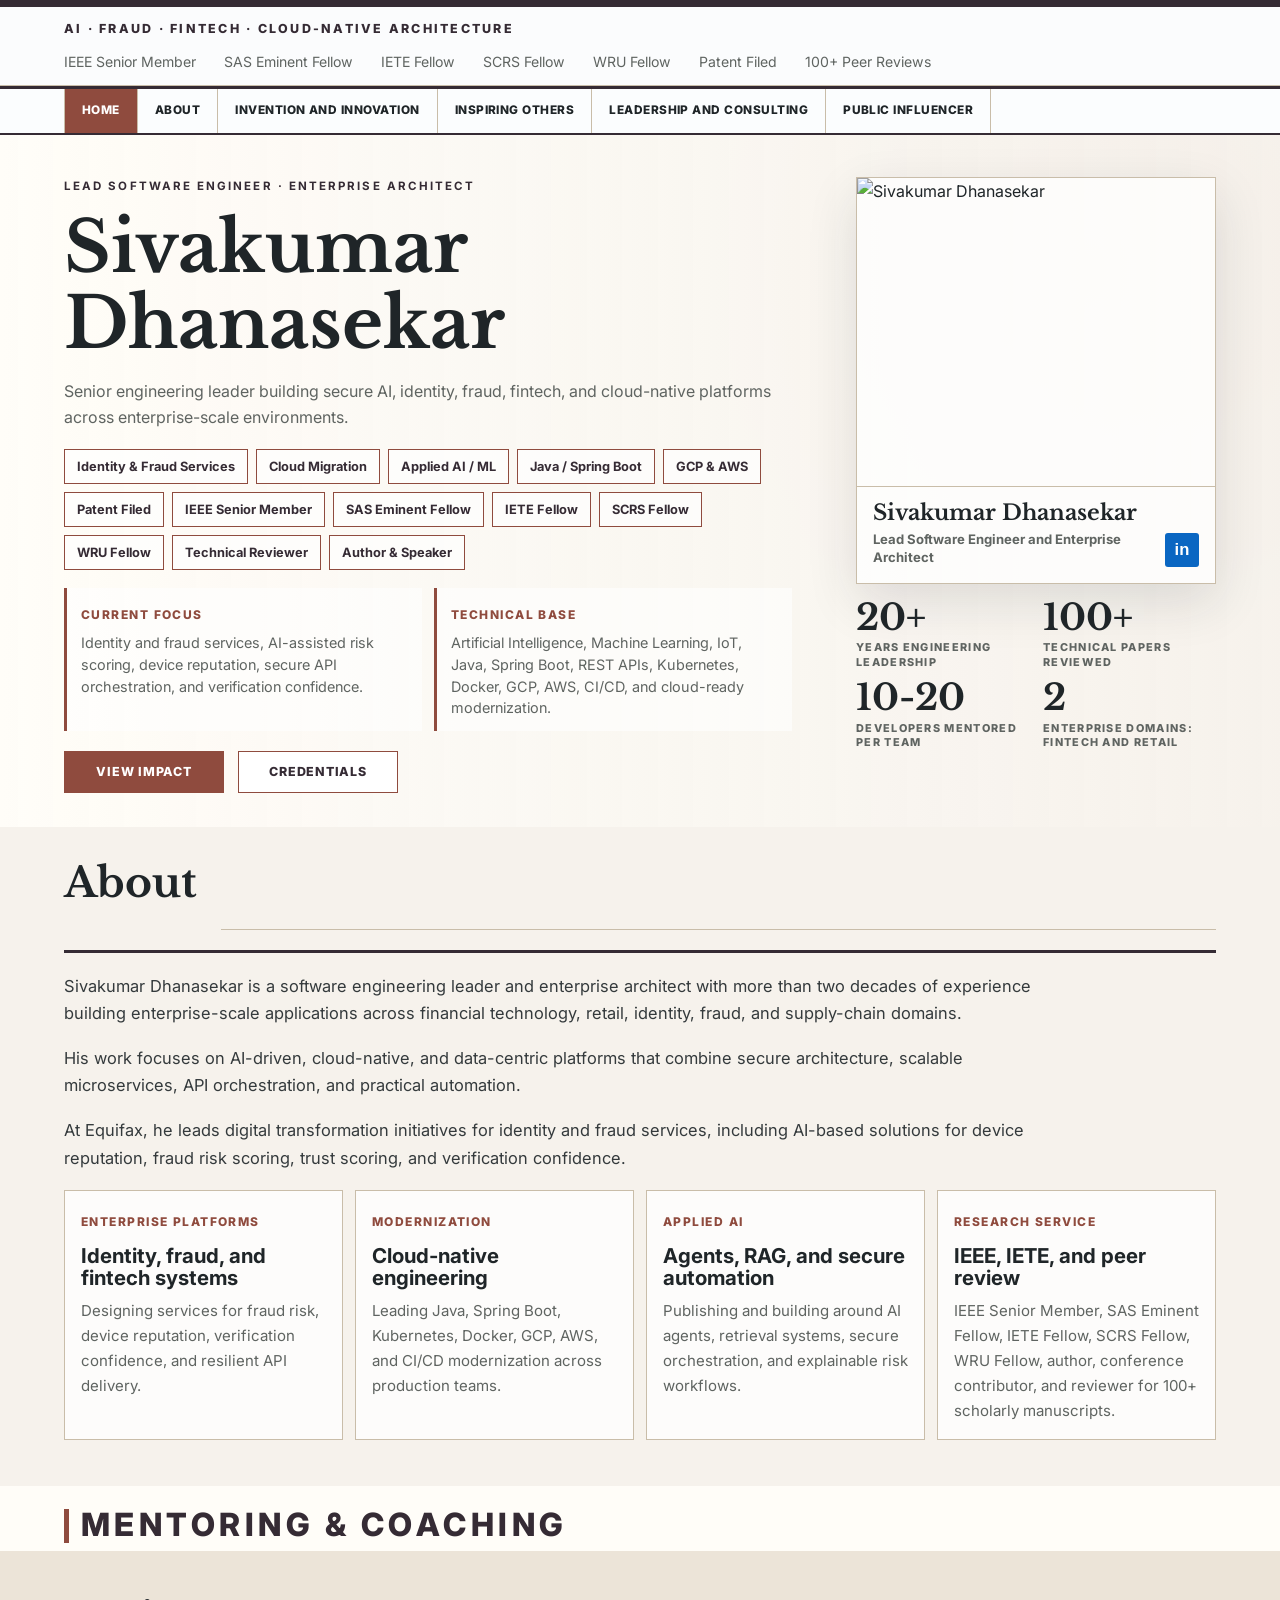
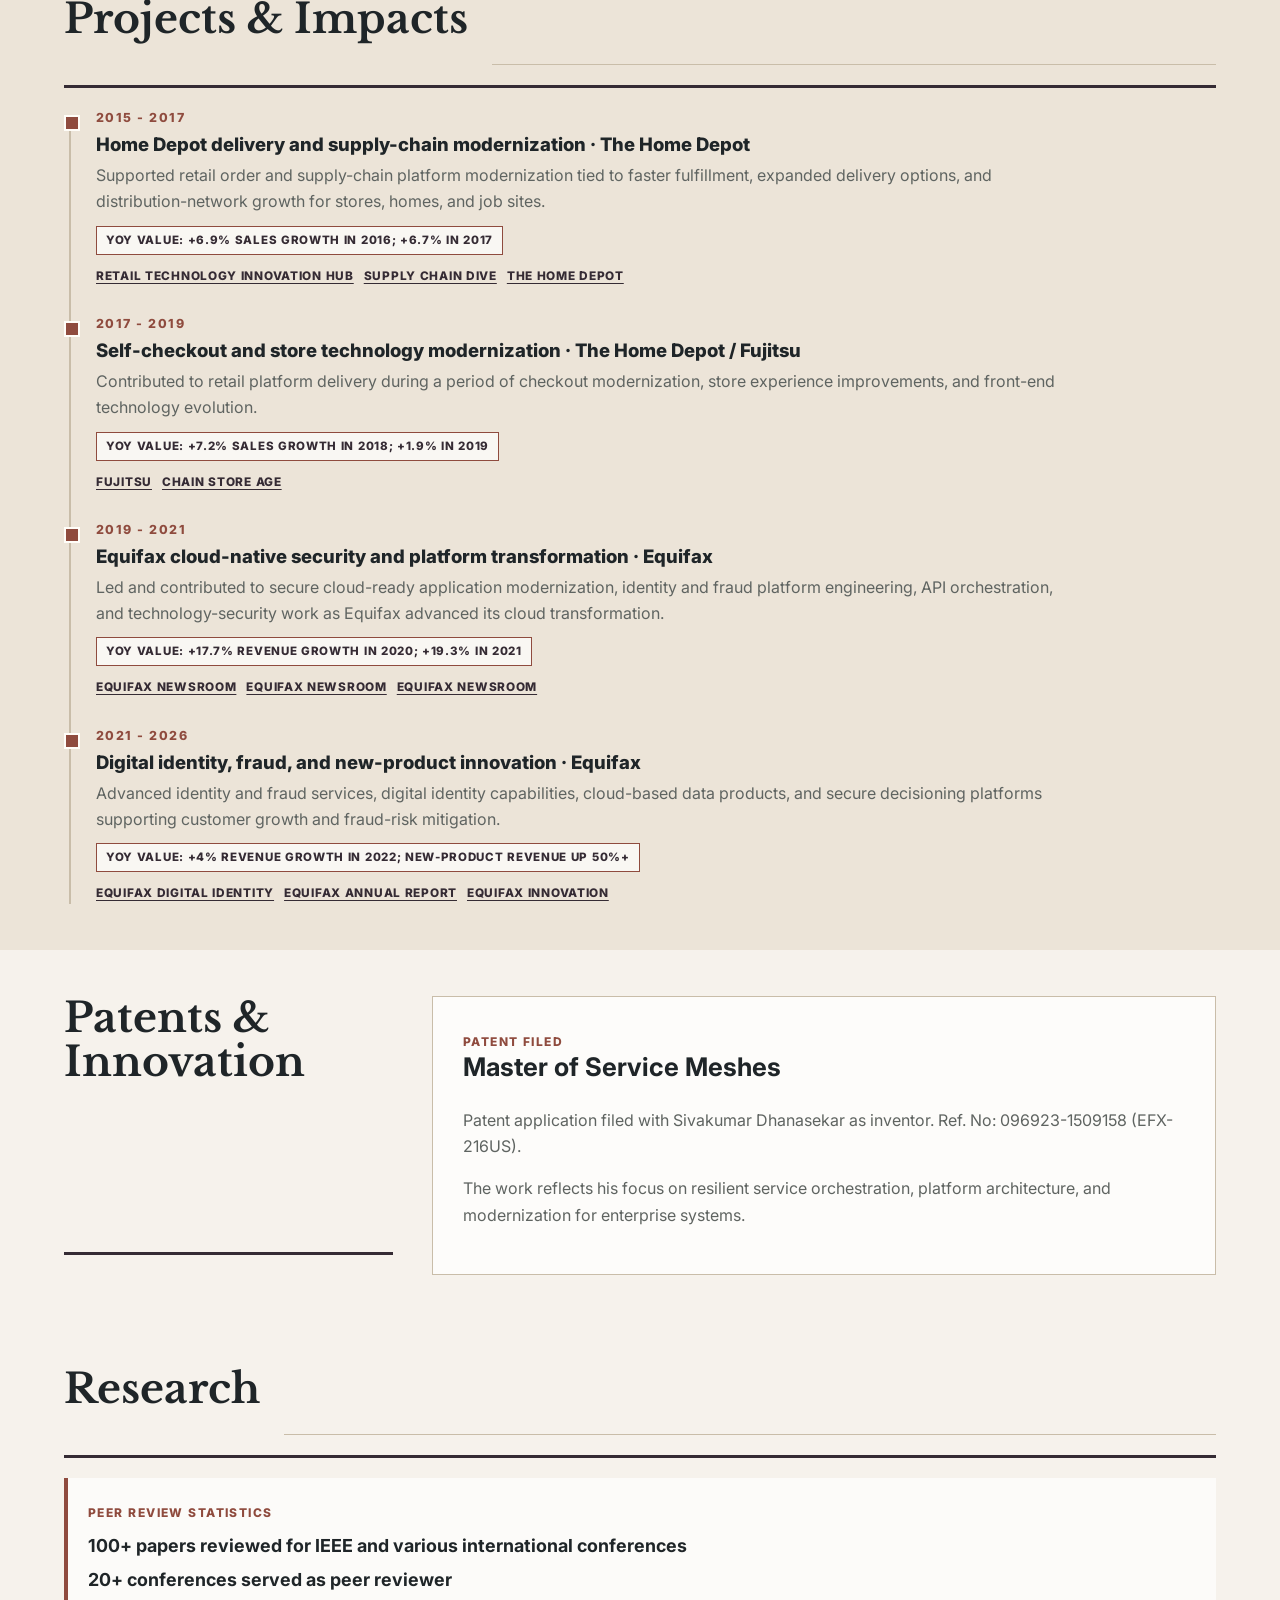
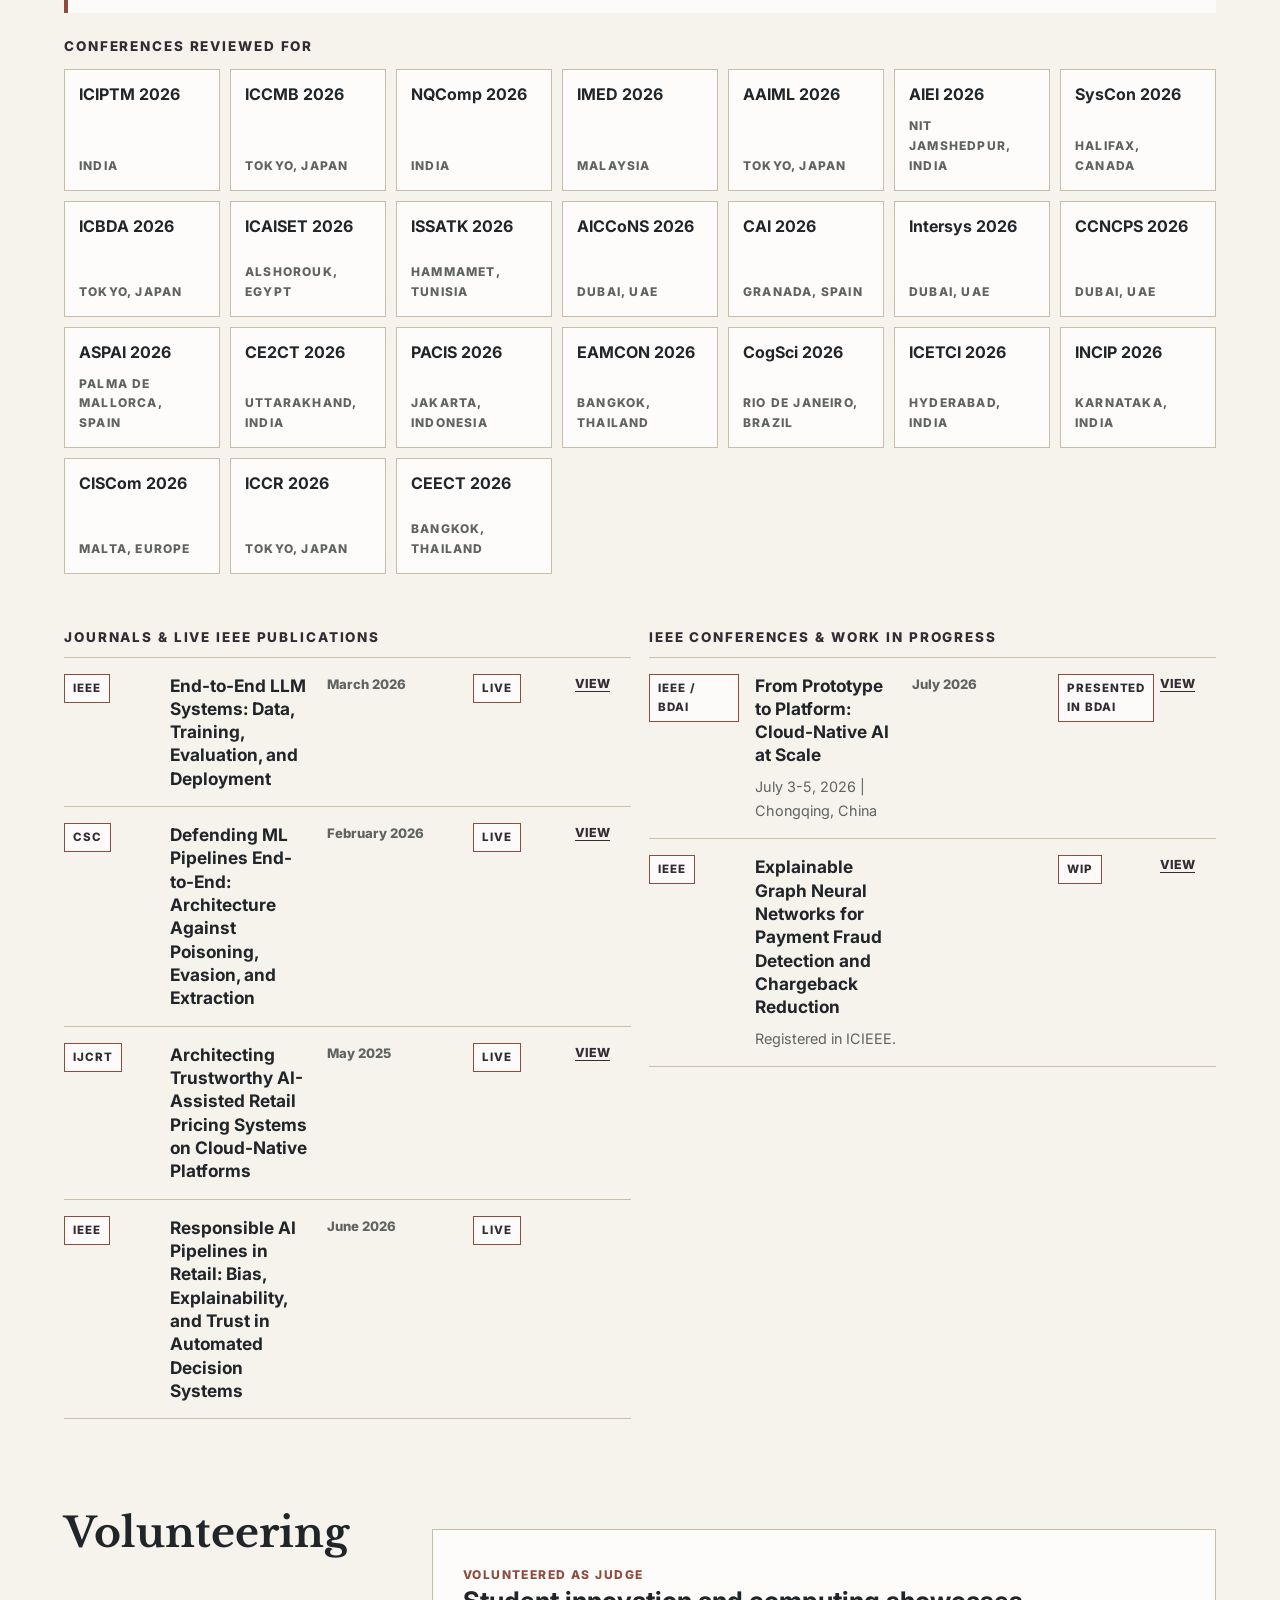
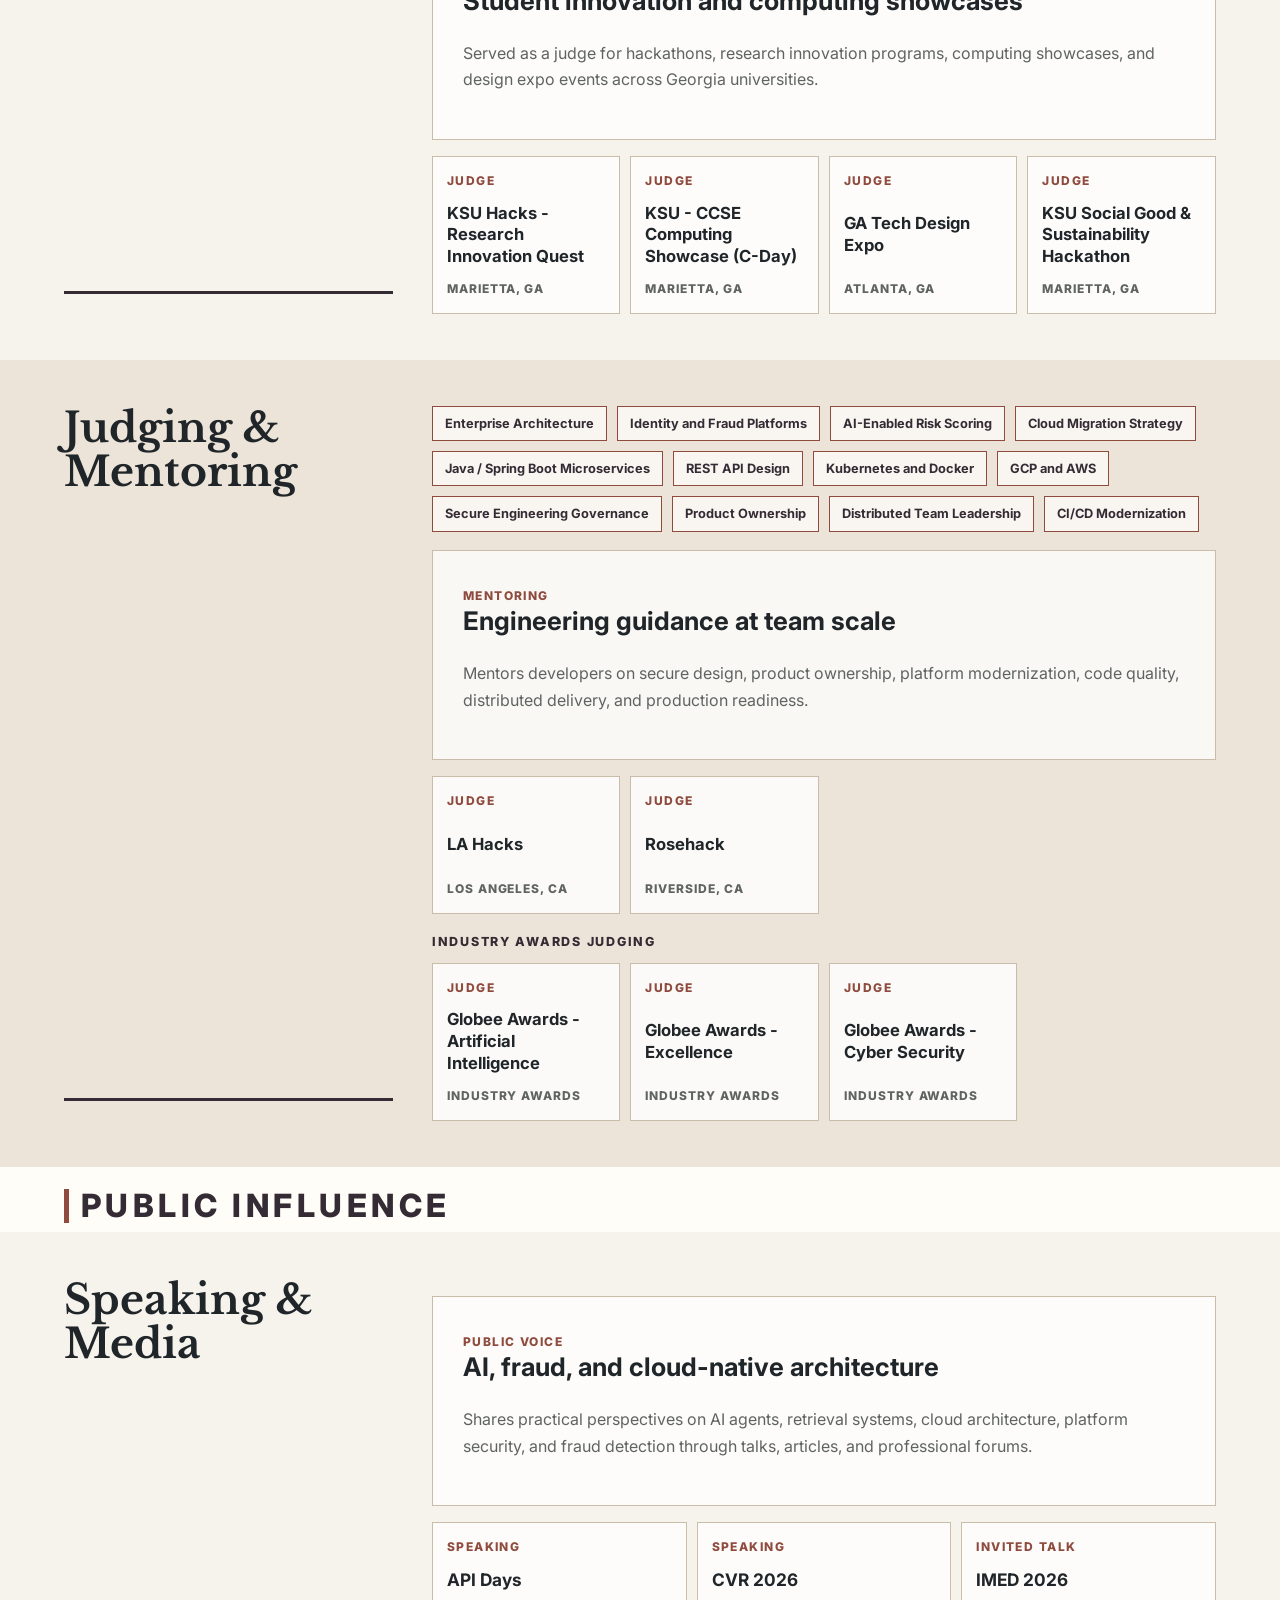
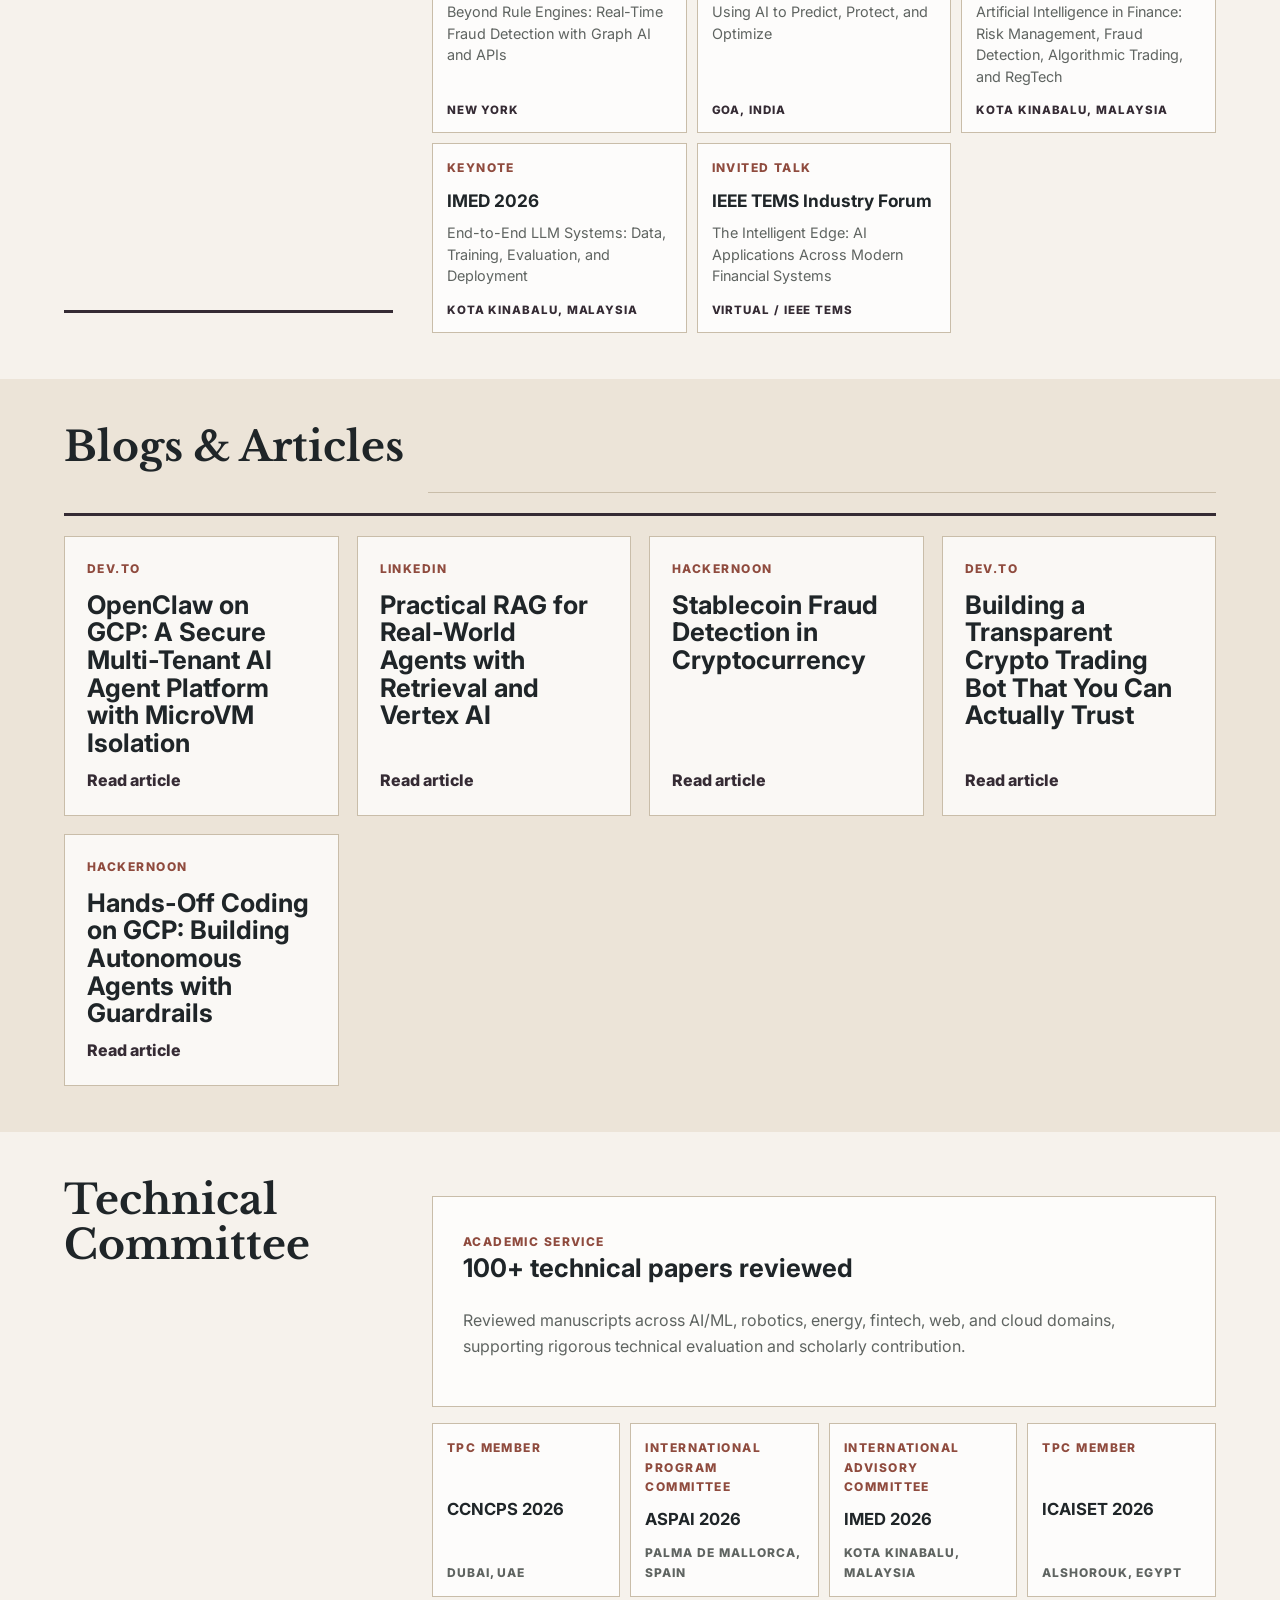
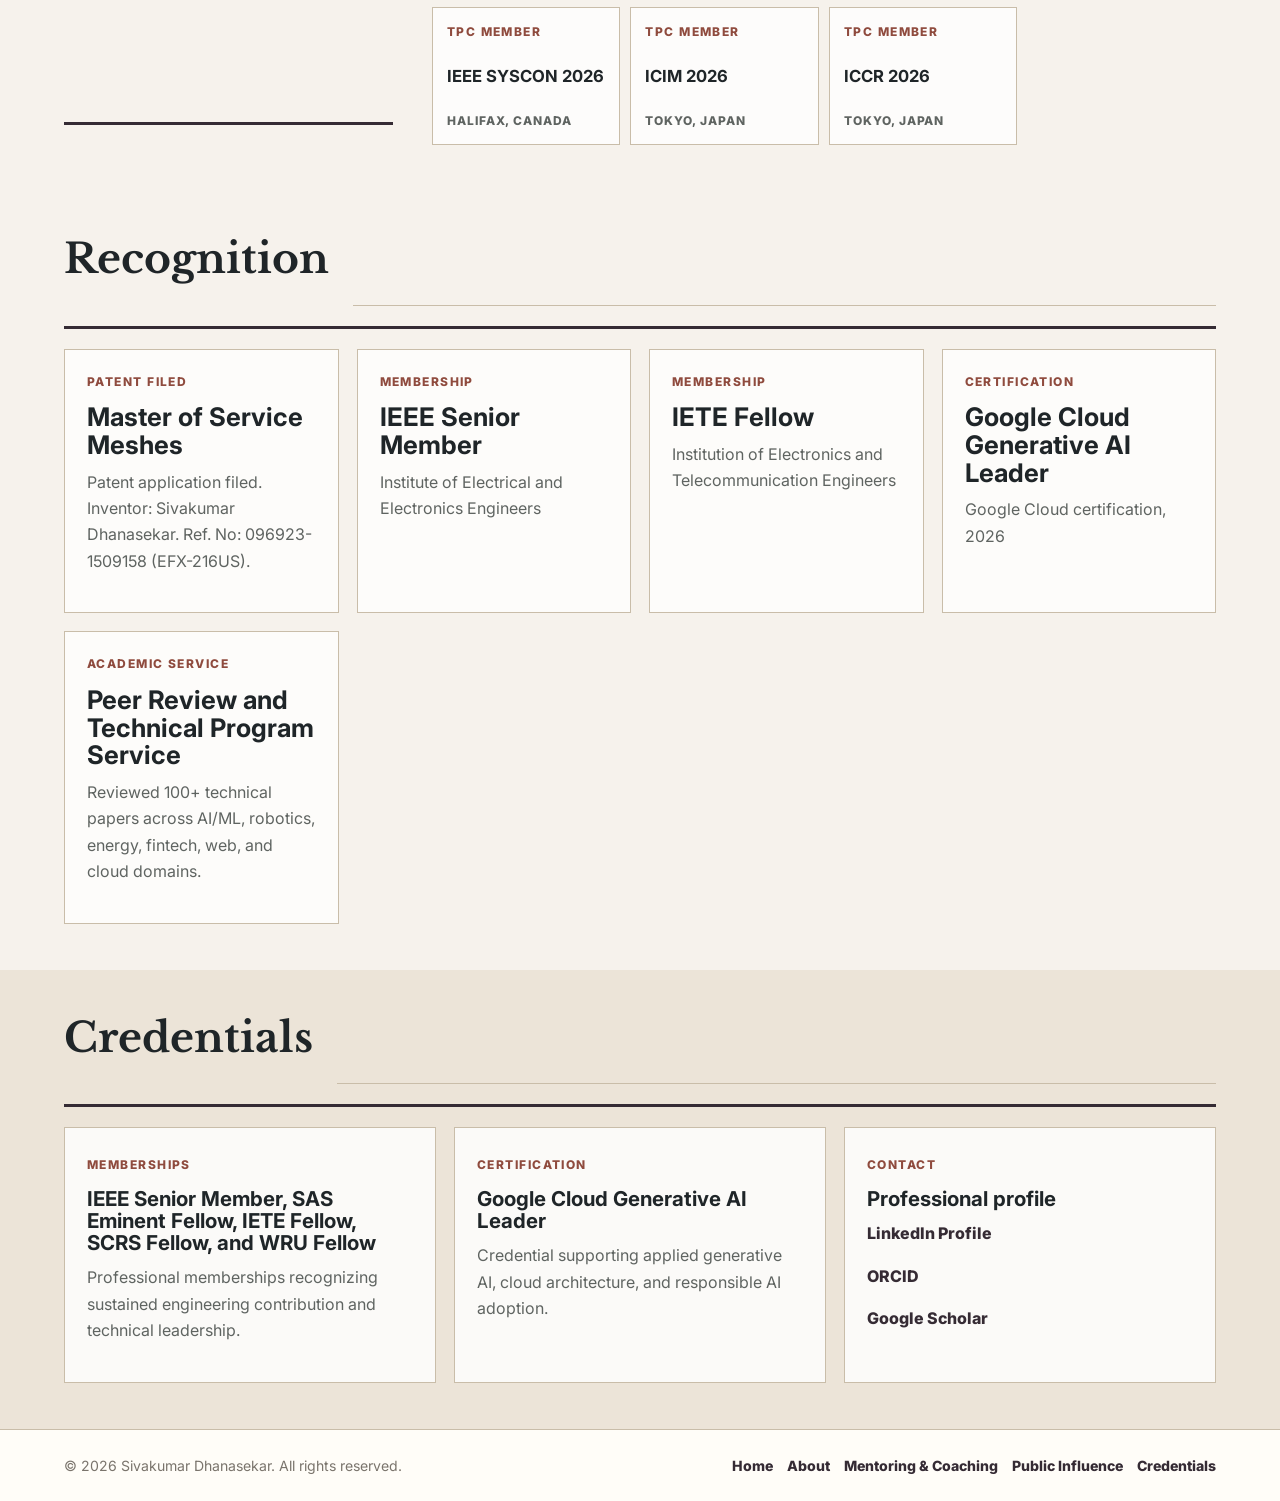
==== commit 79f0ce56: "Tighten homepage section spacing" ====
--- a/index.html
+++ b/index.html
@@ -8,7 +8,7 @@
   <link rel="preconnect" href="https://fonts.googleapis.com">
   <link rel="preconnect" href="https://fonts.gstatic.com" crossorigin>
   <link href="https://fonts.googleapis.com/css2?family=Inter:wght@400;500;600;700;800&family=Libre+Baskerville:wght@700&display=swap" rel="stylesheet">
-  <link rel="stylesheet" href="assets/css/styles.css?v=20260611-profile-tabs" />
+  <link rel="stylesheet" href="assets/css/styles.css?v=20260722-home-spacing" />
 </head>
 <body data-page="home">
   <header class="top-rail">
@@ -234,6 +234,6 @@
     </nav>
   </footer>
 
-  <script src="assets/js/main.js?v=20260611-profile-tabs" defer></script>
+  <script src="assets/js/main.js?v=20260722-home-spacing" defer></script>
 </body>
 </html>
--- a/assets/css/styles.css
+++ b/assets/css/styles.css
@@ -1251,6 +1251,44 @@
 }
 
 .judging-grid {
+  grid-template-columns: repeat(auto-fit, minmax(230px, 1fr));
+}
+
+.public-committee-section {
+  background: var(--panel);
+}
+
+.committee-membership-list {
+  display: grid;
+  grid-template-columns: repeat(auto-fit, minmax(240px, 1fr));
+  gap: 14px;
+  margin-bottom: 24px;
+}
+
+.committee-membership-item {
+  min-width: 0;
+  padding: 18px;
+  border: 1px solid var(--line);
+  background: rgba(255, 255, 255, 0.86);
+  box-shadow: 0 14px 34px rgba(57, 47, 36, 0.08);
+}
+
+.committee-membership-item h3 {
+  margin: 10px 0 8px;
+  font-family: Inter, system-ui, sans-serif;
+  font-size: clamp(1rem, 1.35vw, 1.18rem);
+  line-height: 1.3;
+}
+
+.committee-membership-item p {
+  margin: 0;
+  color: var(--muted);
+  font-size: 0.92rem;
+  font-weight: 700;
+  line-height: 1.55;
+}
+
+.public-committee-grid {
   grid-template-columns: repeat(auto-fit, minmax(230px, 1fr));
 }
 
@@ -1380,11 +1418,71 @@
   gap: 16px;
 }
 
+body[data-page="home"] .hero {
+  padding-top: clamp(22px, 3.6vw, 42px);
+  padding-bottom: clamp(20px, 3vw, 34px);
+}
+
+body[data-page="home"] .hero-metrics {
+  grid-template-columns: repeat(2, minmax(0, 1fr));
+  gap: 10px 14px;
+  text-align: left;
+}
+
+body[data-page="home"] .stat strong {
+  font-size: clamp(1.55rem, 2.8vw, 2.25rem);
+}
+
+body[data-page="home"] .stat span {
+  margin-top: 5px;
+  font-size: 0.68rem;
+}
+
+body[data-page="home"] .section {
+  padding-top: clamp(26px, 3.8vw, 46px);
+  padding-bottom: clamp(26px, 3.8vw, 46px);
+}
+
+body[data-page="home"] #about {
+  padding-top: clamp(22px, 3vw, 34px);
+}
+
+body[data-page="home"] .section-title {
+  margin-bottom: 20px;
+  padding-bottom: 10px;
+}
+
+body[data-page="home"] .group-section {
+  padding-top: 22px;
+  padding-bottom: 8px;
+}
+
+body[data-page="home"] .two-column {
+  gap: clamp(18px, 3vw, 40px);
+}
+
+body[data-page="home"] .feature-card {
+  padding: clamp(20px, 3vw, 30px);
+}
+
+body[data-page="home"] .profile-copy {
+  margin-bottom: 18px;
+}
+
+body[data-page="home"] .home-detail-grid {
+  gap: 12px;
+}
+
 .detail-card {
   min-height: 180px;
   padding: 20px;
   border: 1px solid var(--line);
   background: rgba(255, 255, 255, 0.82);
+}
+
+body[data-page="home"] .detail-card {
+  min-height: 138px;
+  padding: 16px;
 }
 
 .detail-card h3 {
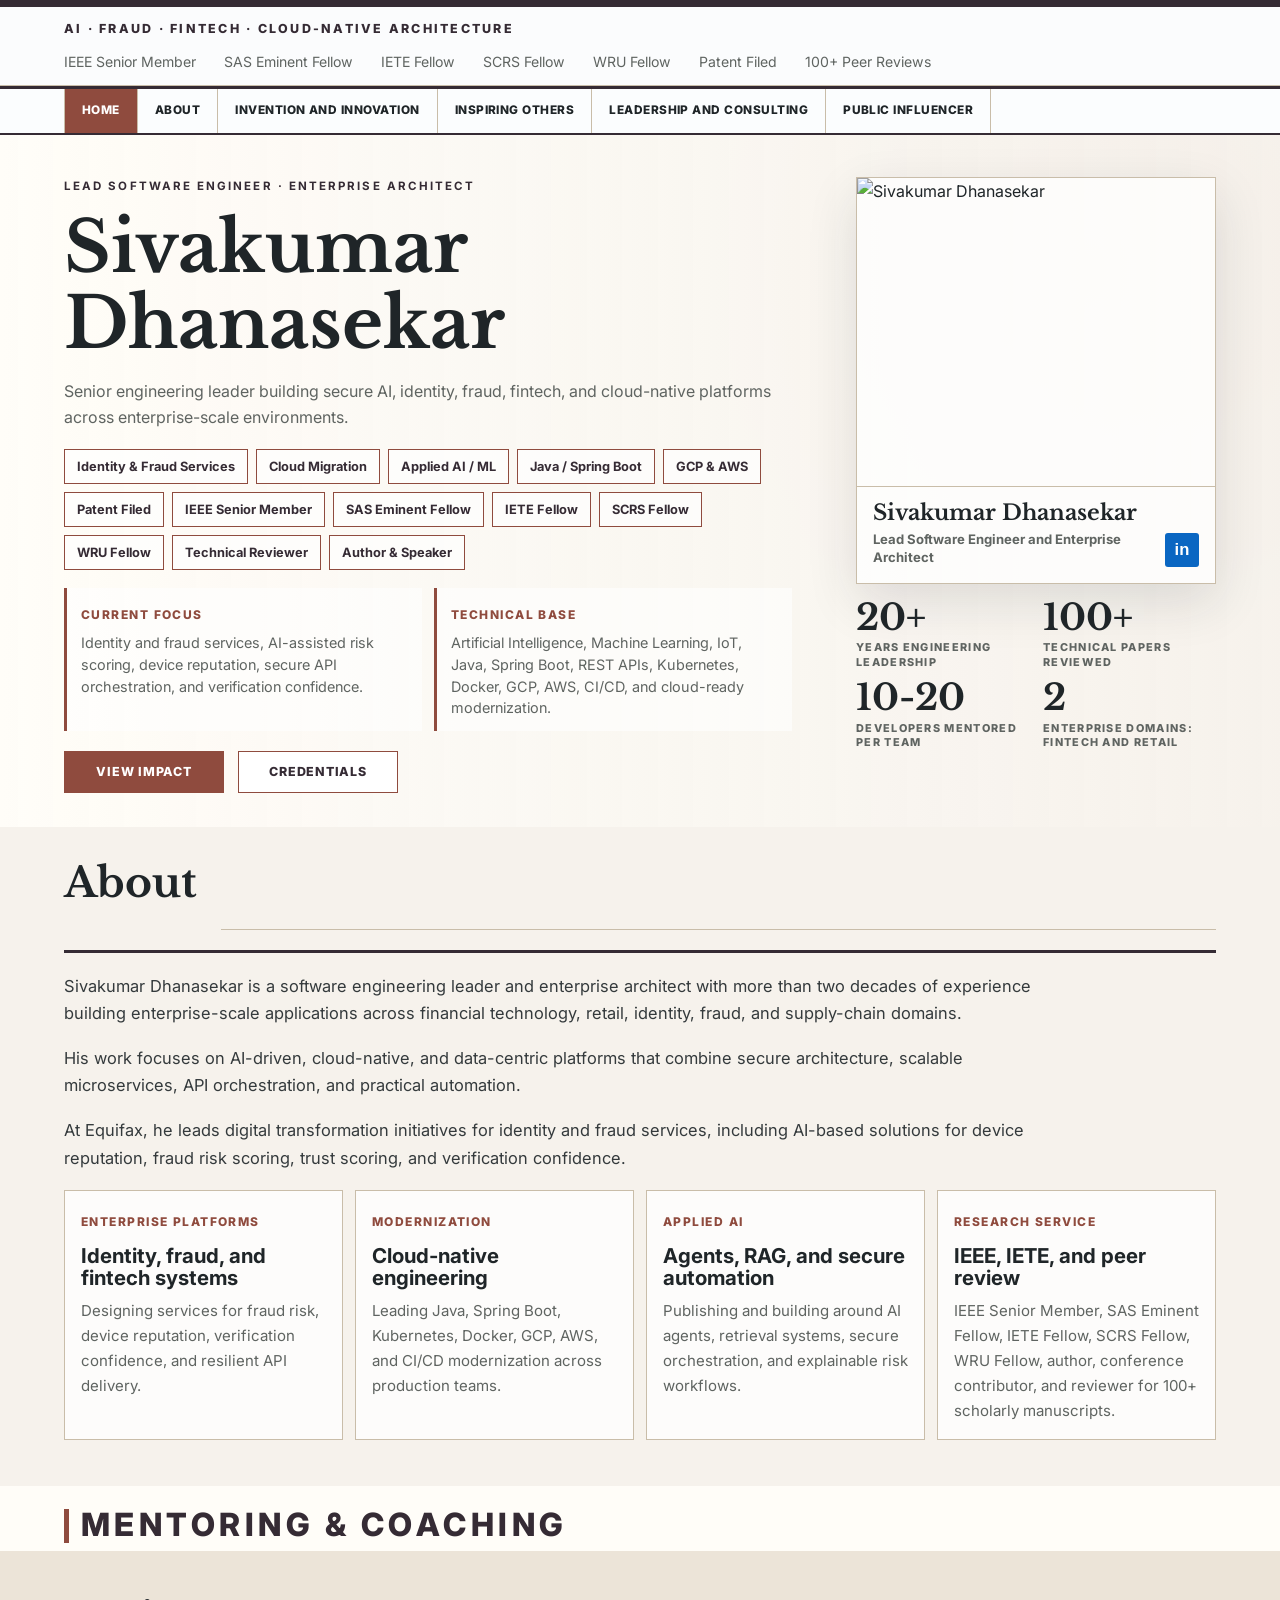
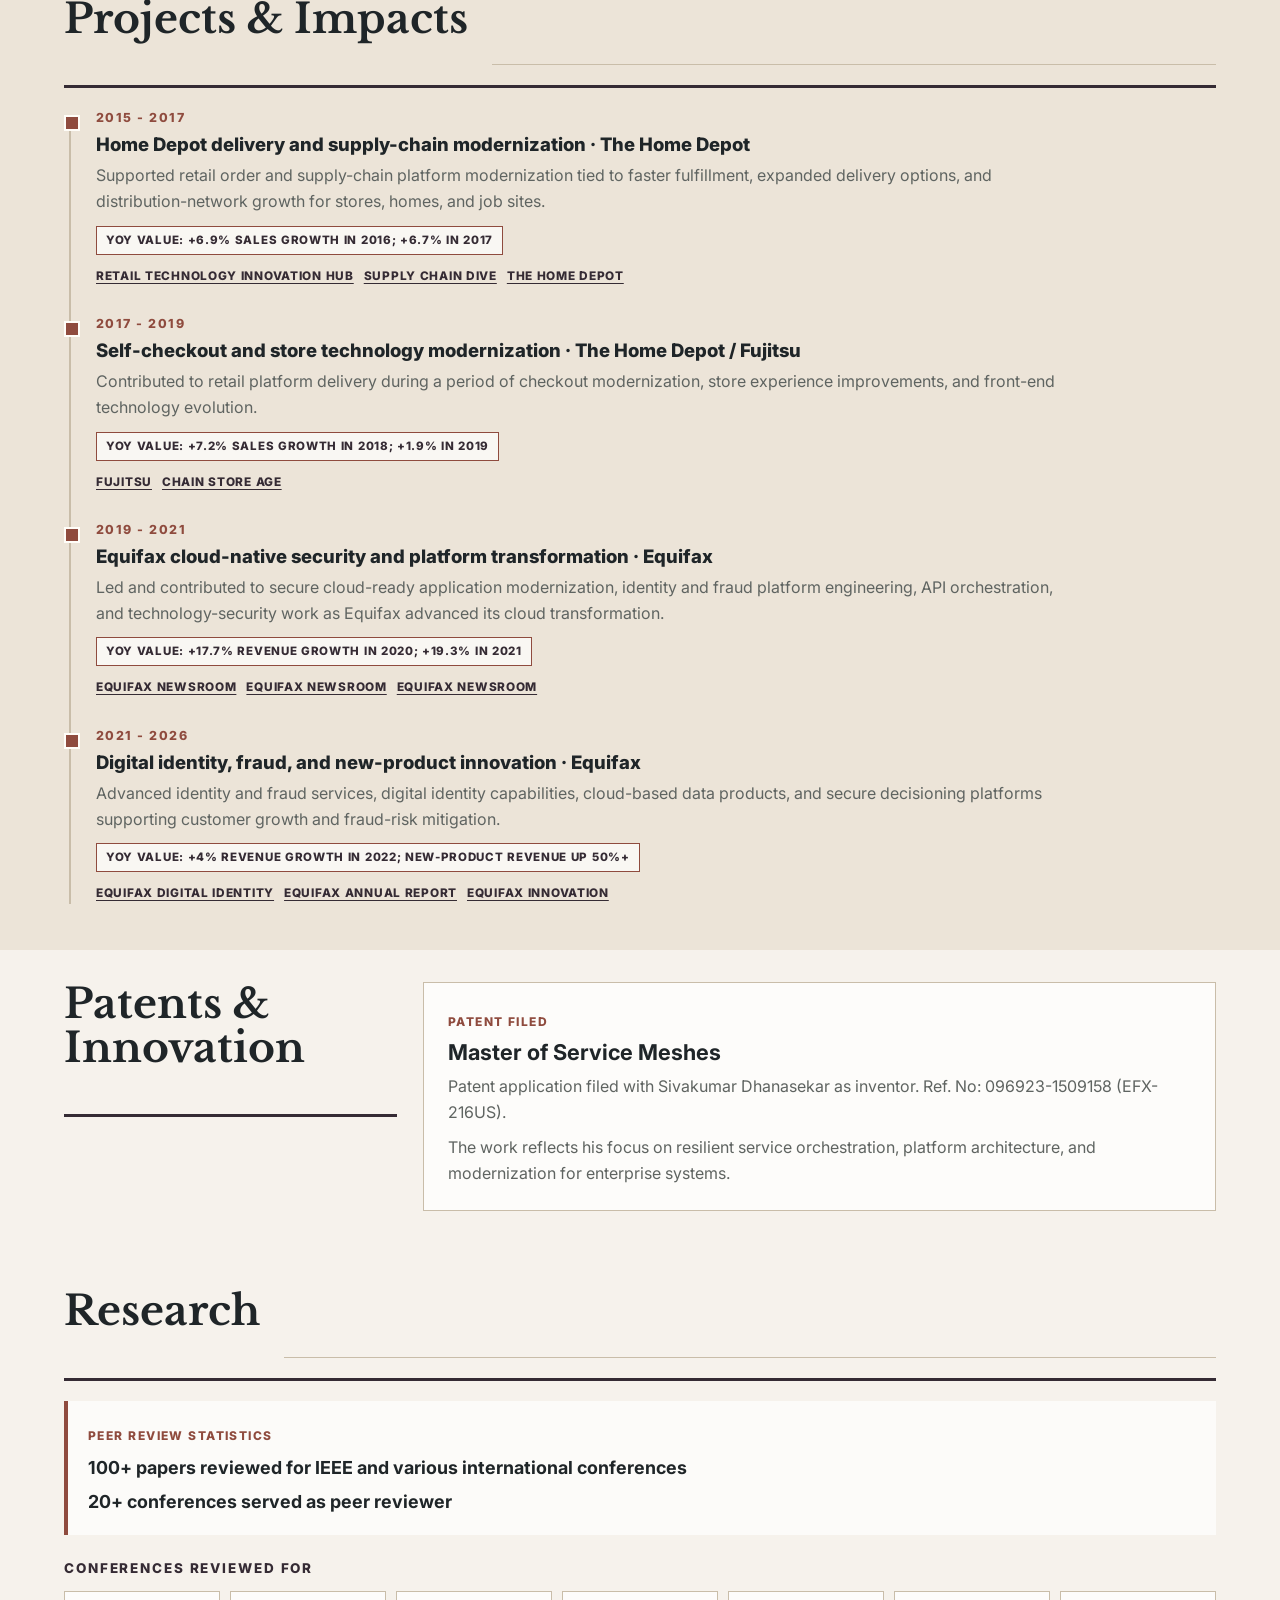
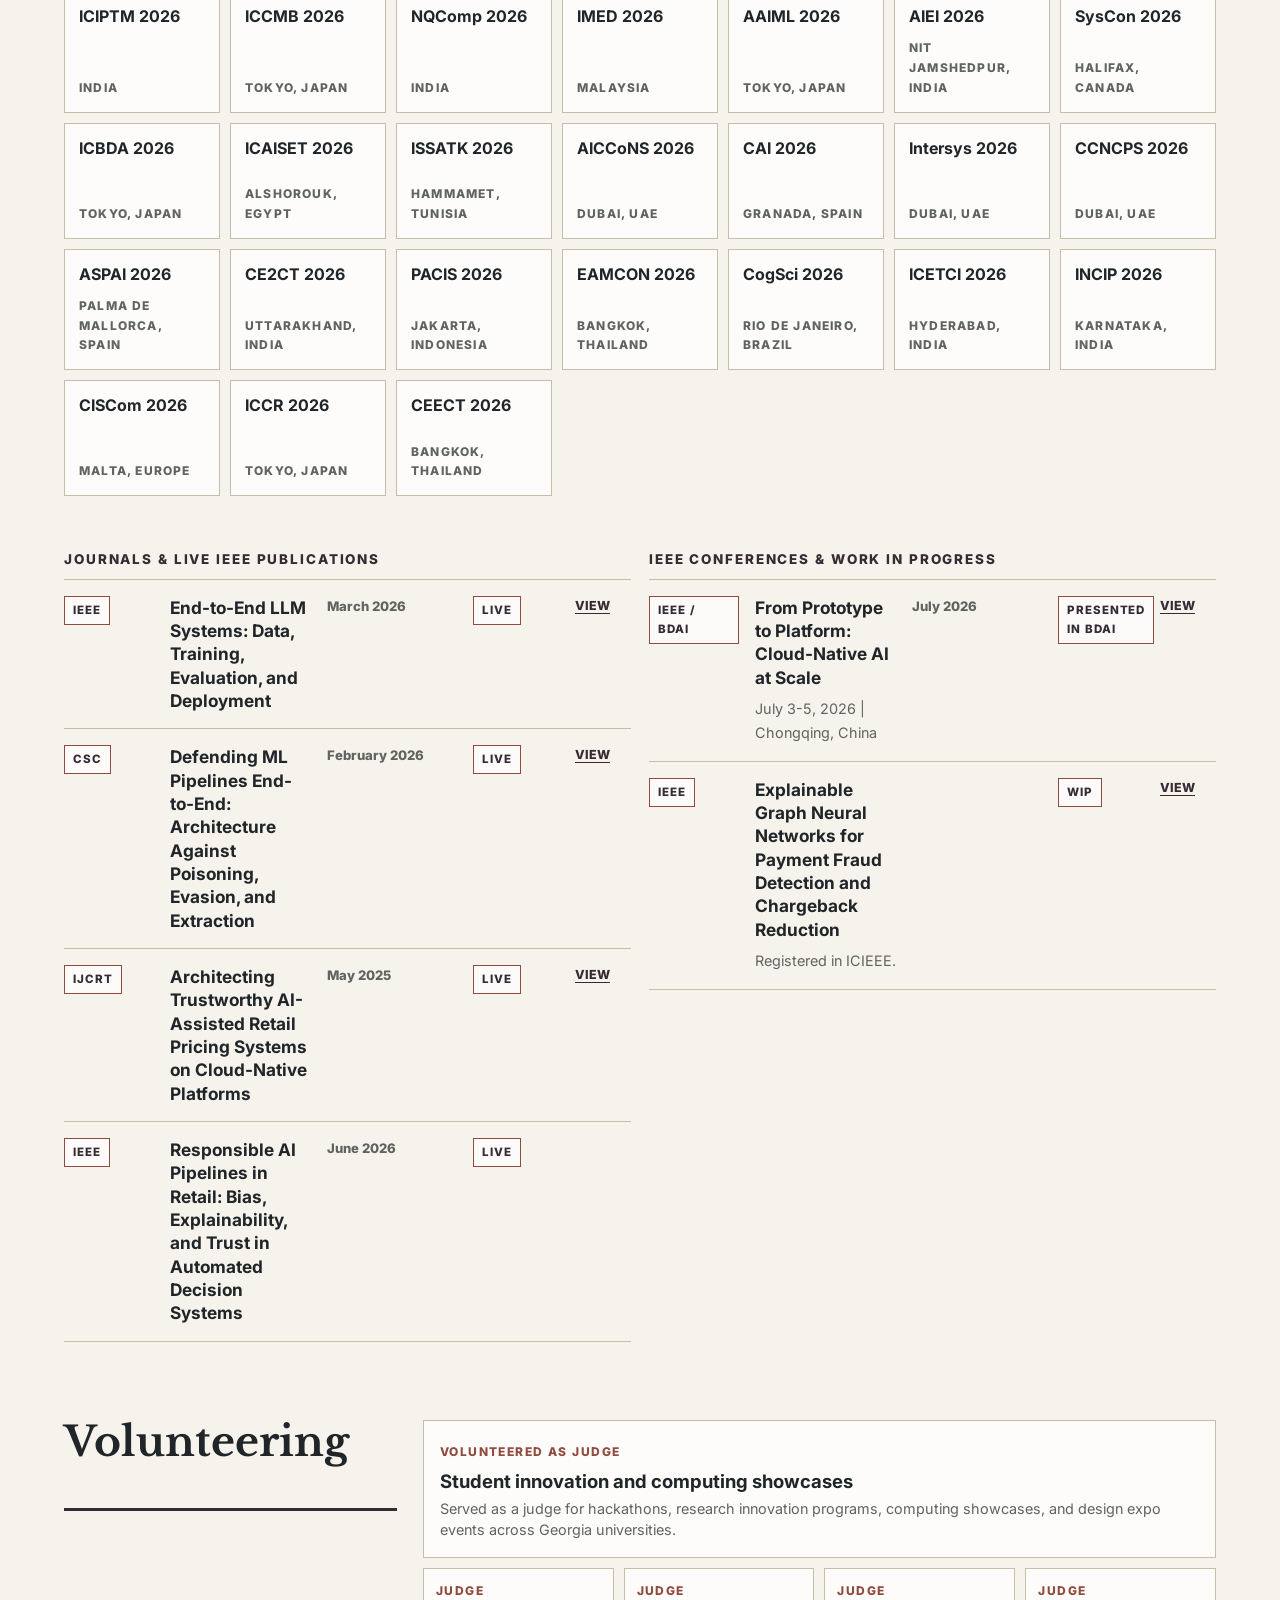
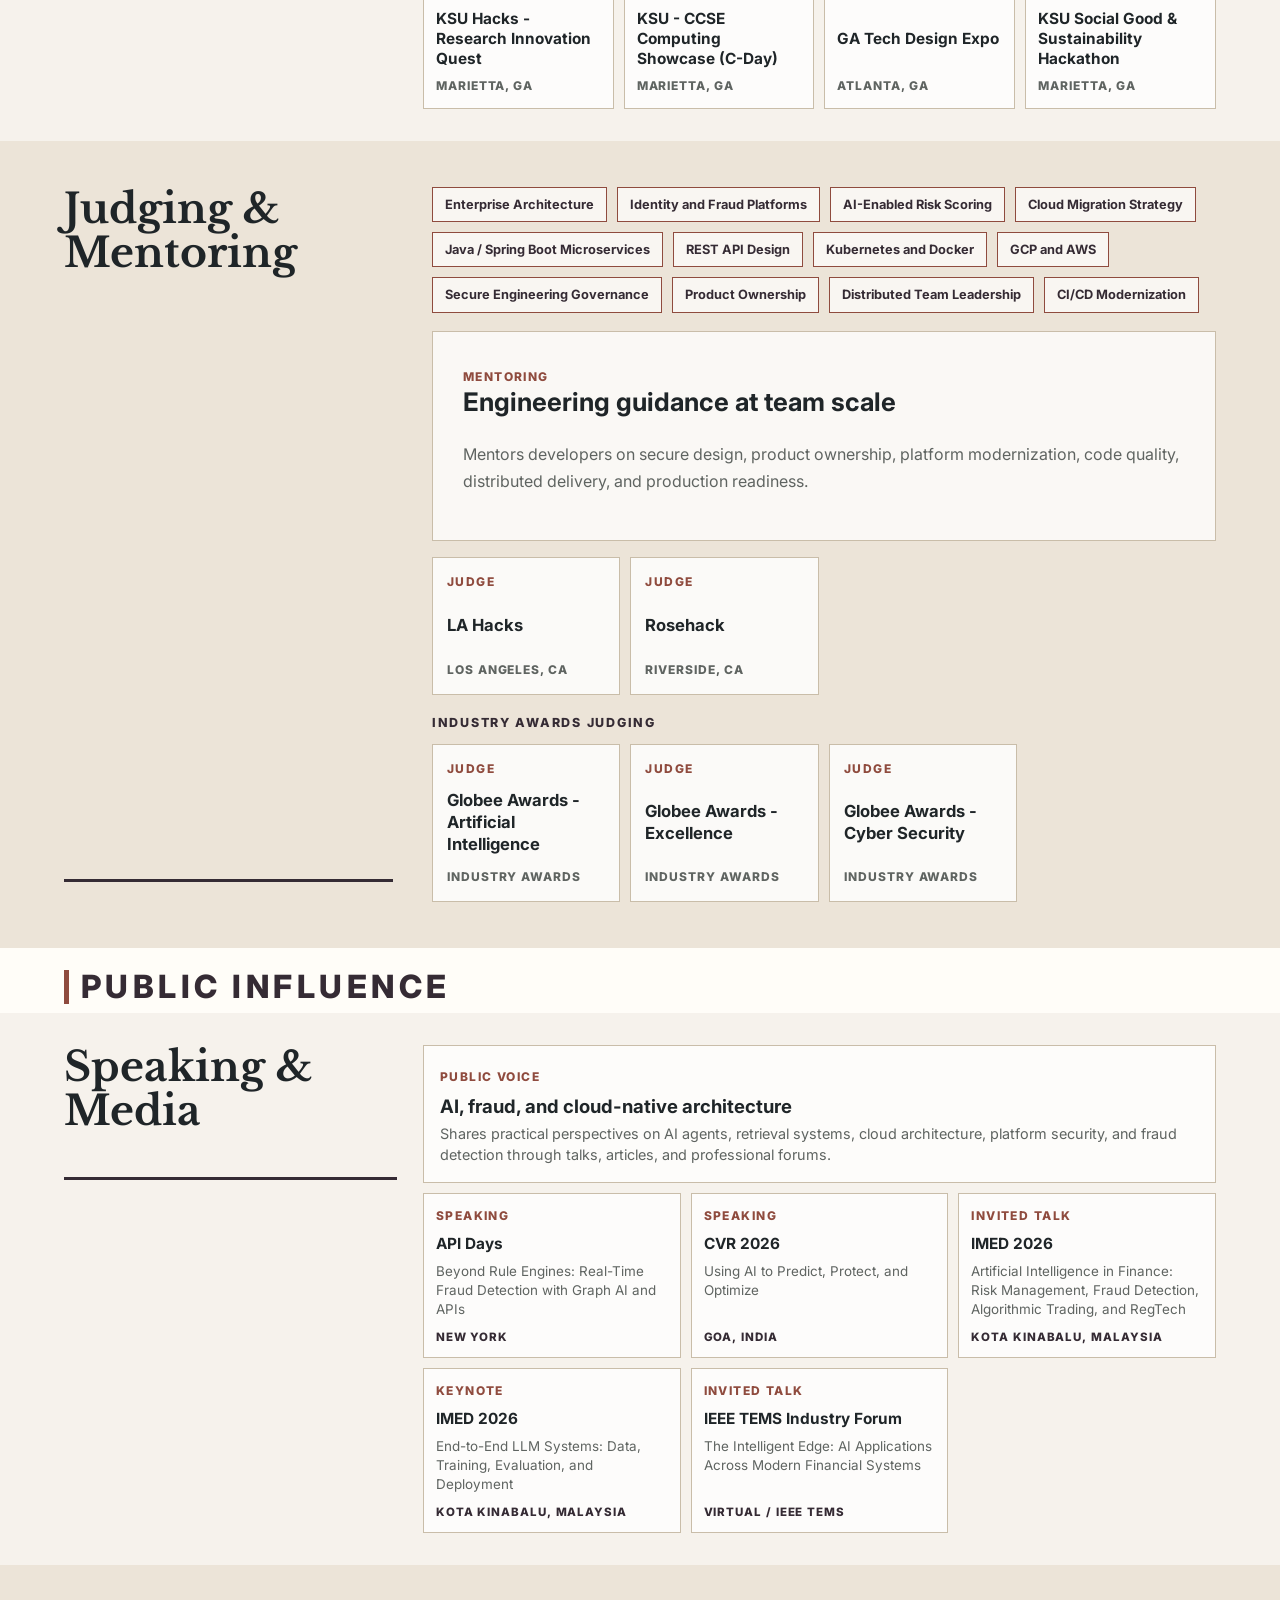
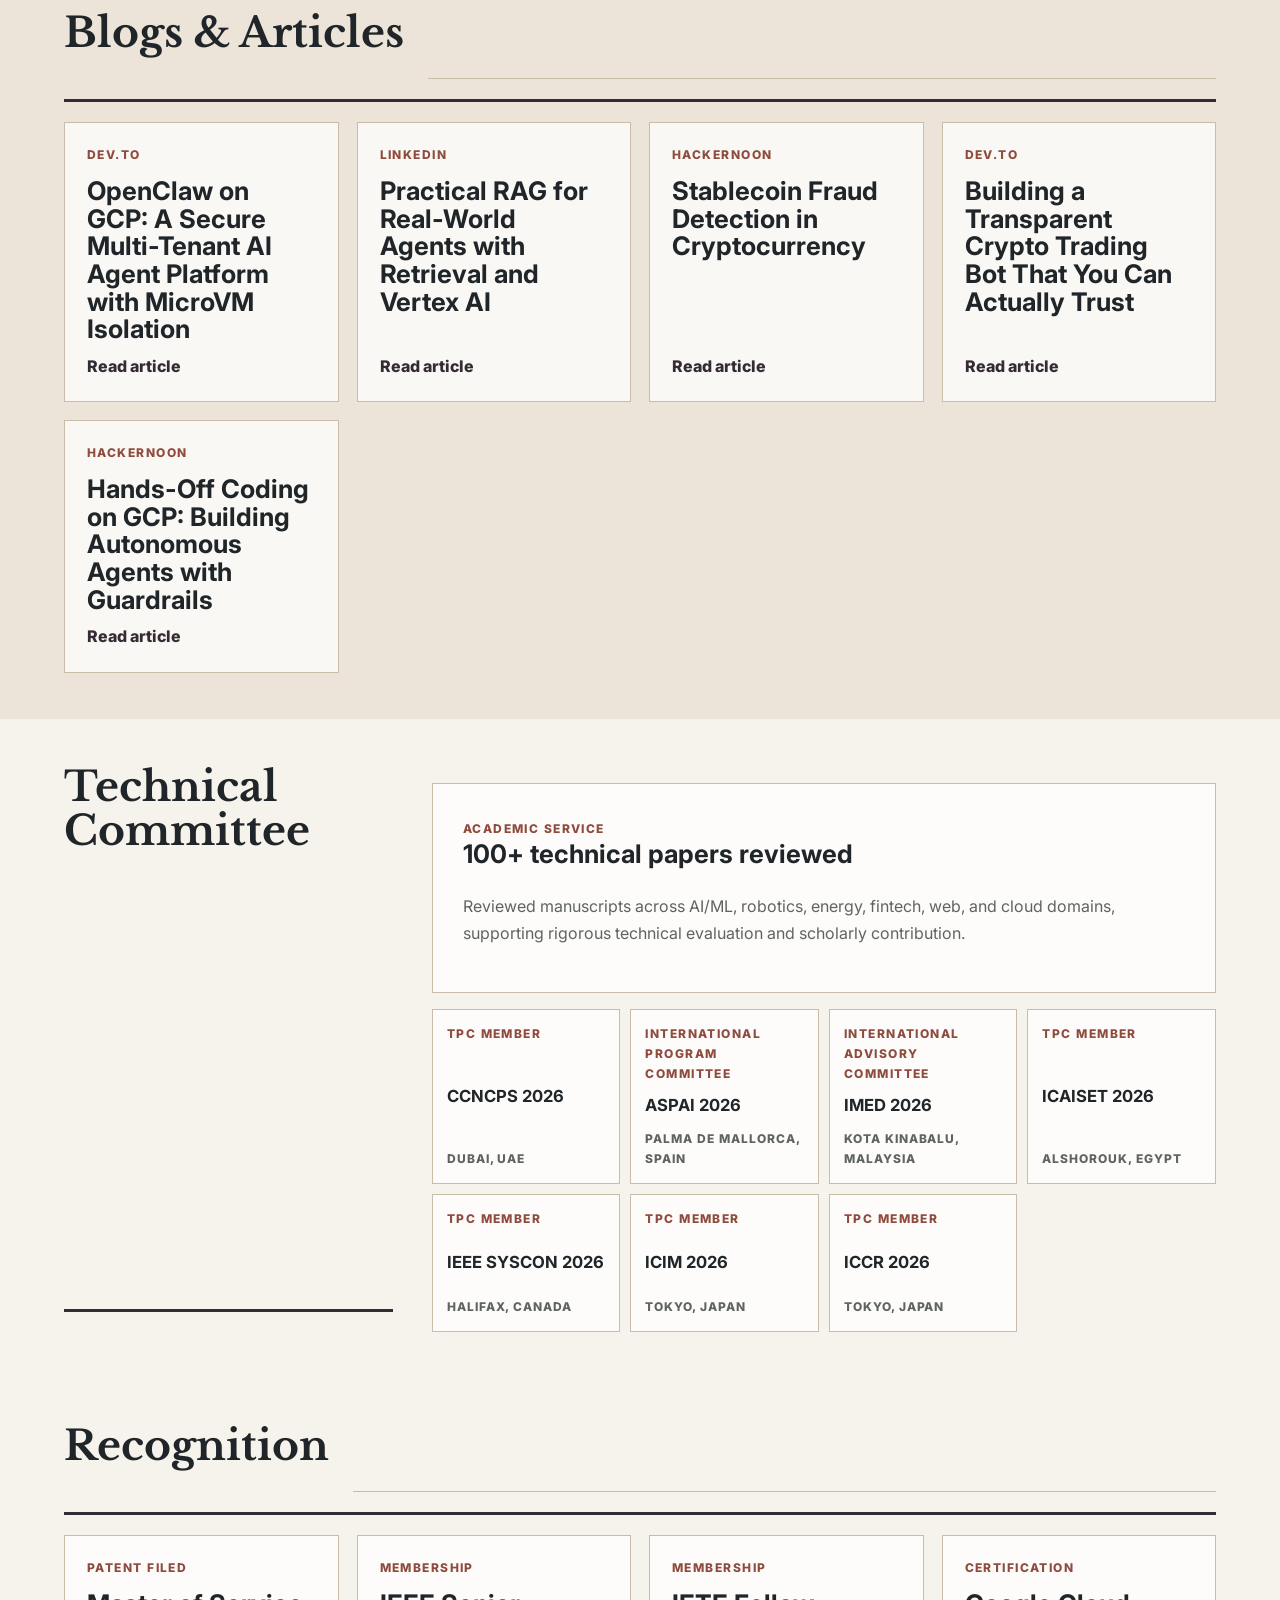
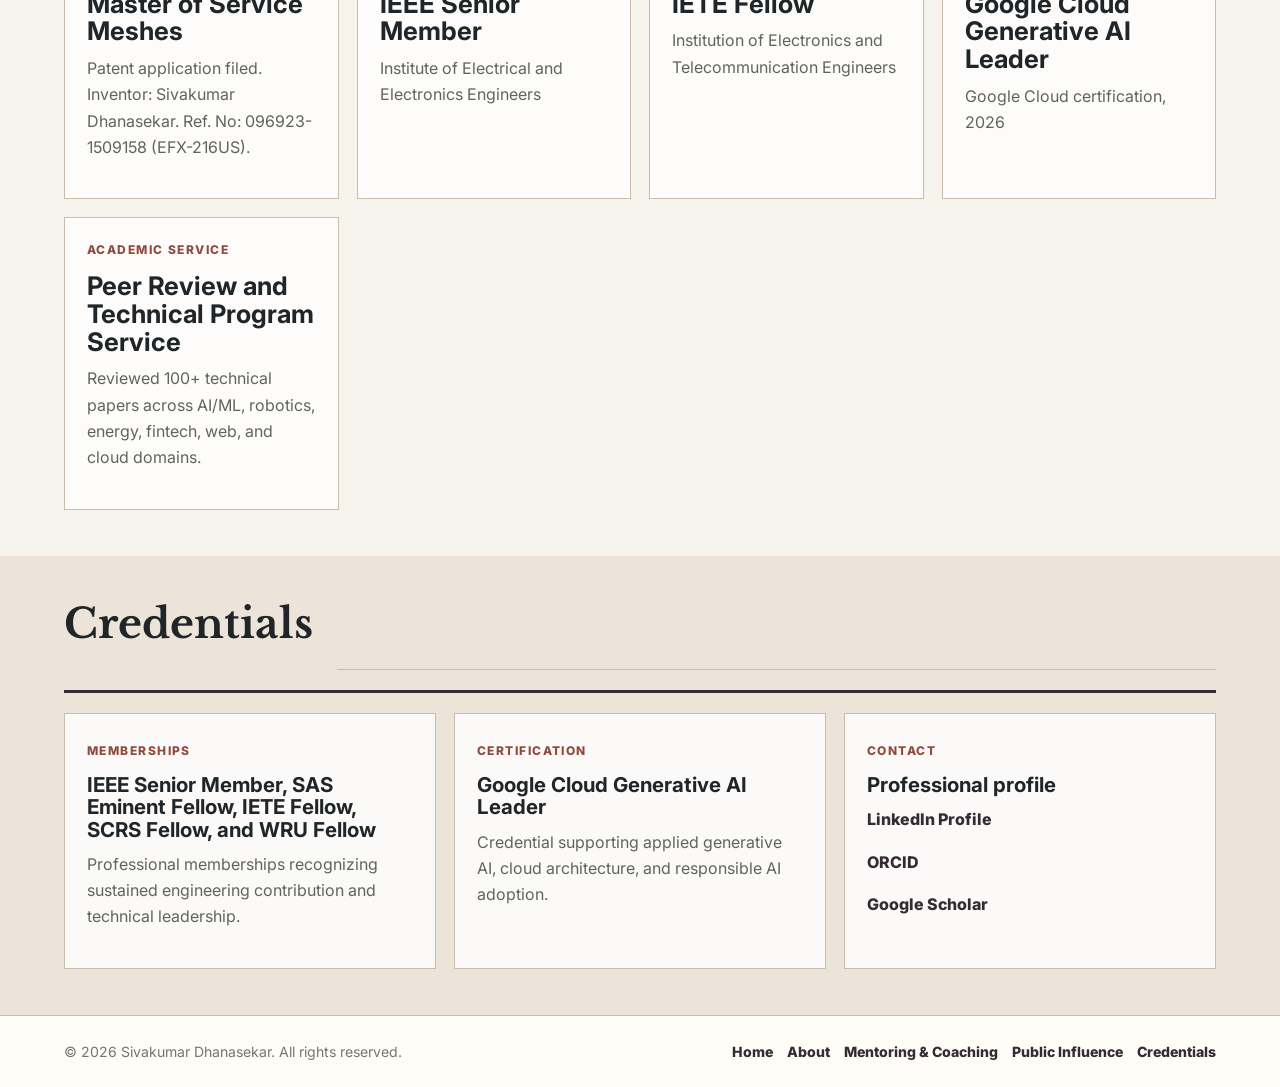
==== commit 3201dfa3: "Tighten homepage feature sections" ====
--- a/index.html
+++ b/index.html
@@ -8,7 +8,7 @@
   <link rel="preconnect" href="https://fonts.googleapis.com">
   <link rel="preconnect" href="https://fonts.gstatic.com" crossorigin>
   <link href="https://fonts.googleapis.com/css2?family=Inter:wght@400;500;600;700;800&family=Libre+Baskerville:wght@700&display=swap" rel="stylesheet">
-  <link rel="stylesheet" href="assets/css/styles.css?v=20260722-home-spacing" />
+  <link rel="stylesheet" href="assets/css/styles.css?v=20260722-home-tight-sections" />
 </head>
 <body data-page="home">
   <header class="top-rail">
@@ -234,6 +234,6 @@
     </nav>
   </footer>
 
-  <script src="assets/js/main.js?v=20260722-home-spacing" defer></script>
+  <script src="assets/js/main.js?v=20260722-home-tight-sections" defer></script>
 </body>
 </html>
--- a/assets/css/styles.css
+++ b/assets/css/styles.css
@@ -1461,8 +1461,39 @@
   gap: clamp(18px, 3vw, 40px);
 }
 
+body[data-page="home"] #patents,
+body[data-page="home"] #volunteering,
+body[data-page="home"] #speaking {
+  gap: clamp(14px, 2vw, 28px);
+  padding-top: clamp(18px, 2.8vw, 32px);
+  padding-bottom: clamp(18px, 2.8vw, 32px);
+}
+
+body[data-page="home"] #volunteering .section-title,
+body[data-page="home"] #speaking .section-title,
+body[data-page="home"] #patents .section-title {
+  align-self: start;
+}
+
 body[data-page="home"] .feature-card {
   padding: clamp(20px, 3vw, 30px);
+}
+
+body[data-page="home"] #patents .feature-card {
+  padding: clamp(18px, 2.4vw, 24px);
+}
+
+body[data-page="home"] #patents .feature-card h3 {
+  margin: 8px 0 8px;
+  font-size: clamp(1.18rem, 1.7vw, 1.55rem);
+}
+
+body[data-page="home"] #patents .feature-card p {
+  margin-bottom: 8px;
+}
+
+body[data-page="home"] #patents .feature-card p:last-child {
+  margin-bottom: 0;
 }
 
 body[data-page="home"] .profile-copy {
@@ -1483,6 +1514,59 @@
 body[data-page="home"] .detail-card {
   min-height: 138px;
   padding: 16px;
+}
+
+body[data-page="home"] #volunteering .compact-card,
+body[data-page="home"] #speaking .compact-card {
+  margin-top: 0;
+  padding: 16px;
+}
+
+body[data-page="home"] #volunteering .compact-card h3,
+body[data-page="home"] #speaking .compact-card h3 {
+  margin: 8px 0;
+  font-size: clamp(1.08rem, 1.45vw, 1.35rem);
+}
+
+body[data-page="home"] #volunteering .compact-card p,
+body[data-page="home"] #speaking .compact-card p {
+  margin-bottom: 0;
+  font-size: 0.9rem;
+  line-height: 1.45;
+}
+
+body[data-page="home"] #volunteering .volunteer-tiles,
+body[data-page="home"] #speaking .speaking-tiles {
+  margin-top: 10px;
+}
+
+body[data-page="home"] #volunteering .volunteer-tile {
+  min-height: 112px;
+  padding: 12px;
+}
+
+body[data-page="home"] #volunteering .volunteer-tile h3 {
+  margin: 8px 0;
+  font-size: clamp(0.96rem, 1.15vw, 1.08rem);
+}
+
+body[data-page="home"] #speaking .speaking-tile {
+  min-height: 148px;
+  padding: 12px;
+}
+
+body[data-page="home"] #speaking .speaking-tile h3 {
+  margin: 8px 0;
+  font-size: clamp(0.96rem, 1.18vw, 1.08rem);
+}
+
+body[data-page="home"] #speaking .speaking-tile p {
+  font-size: 0.84rem;
+  line-height: 1.42;
+}
+
+body[data-page="home"] #speaking .speaking-tile small {
+  padding-top: 10px;
 }
 
 .detail-card h3 {
